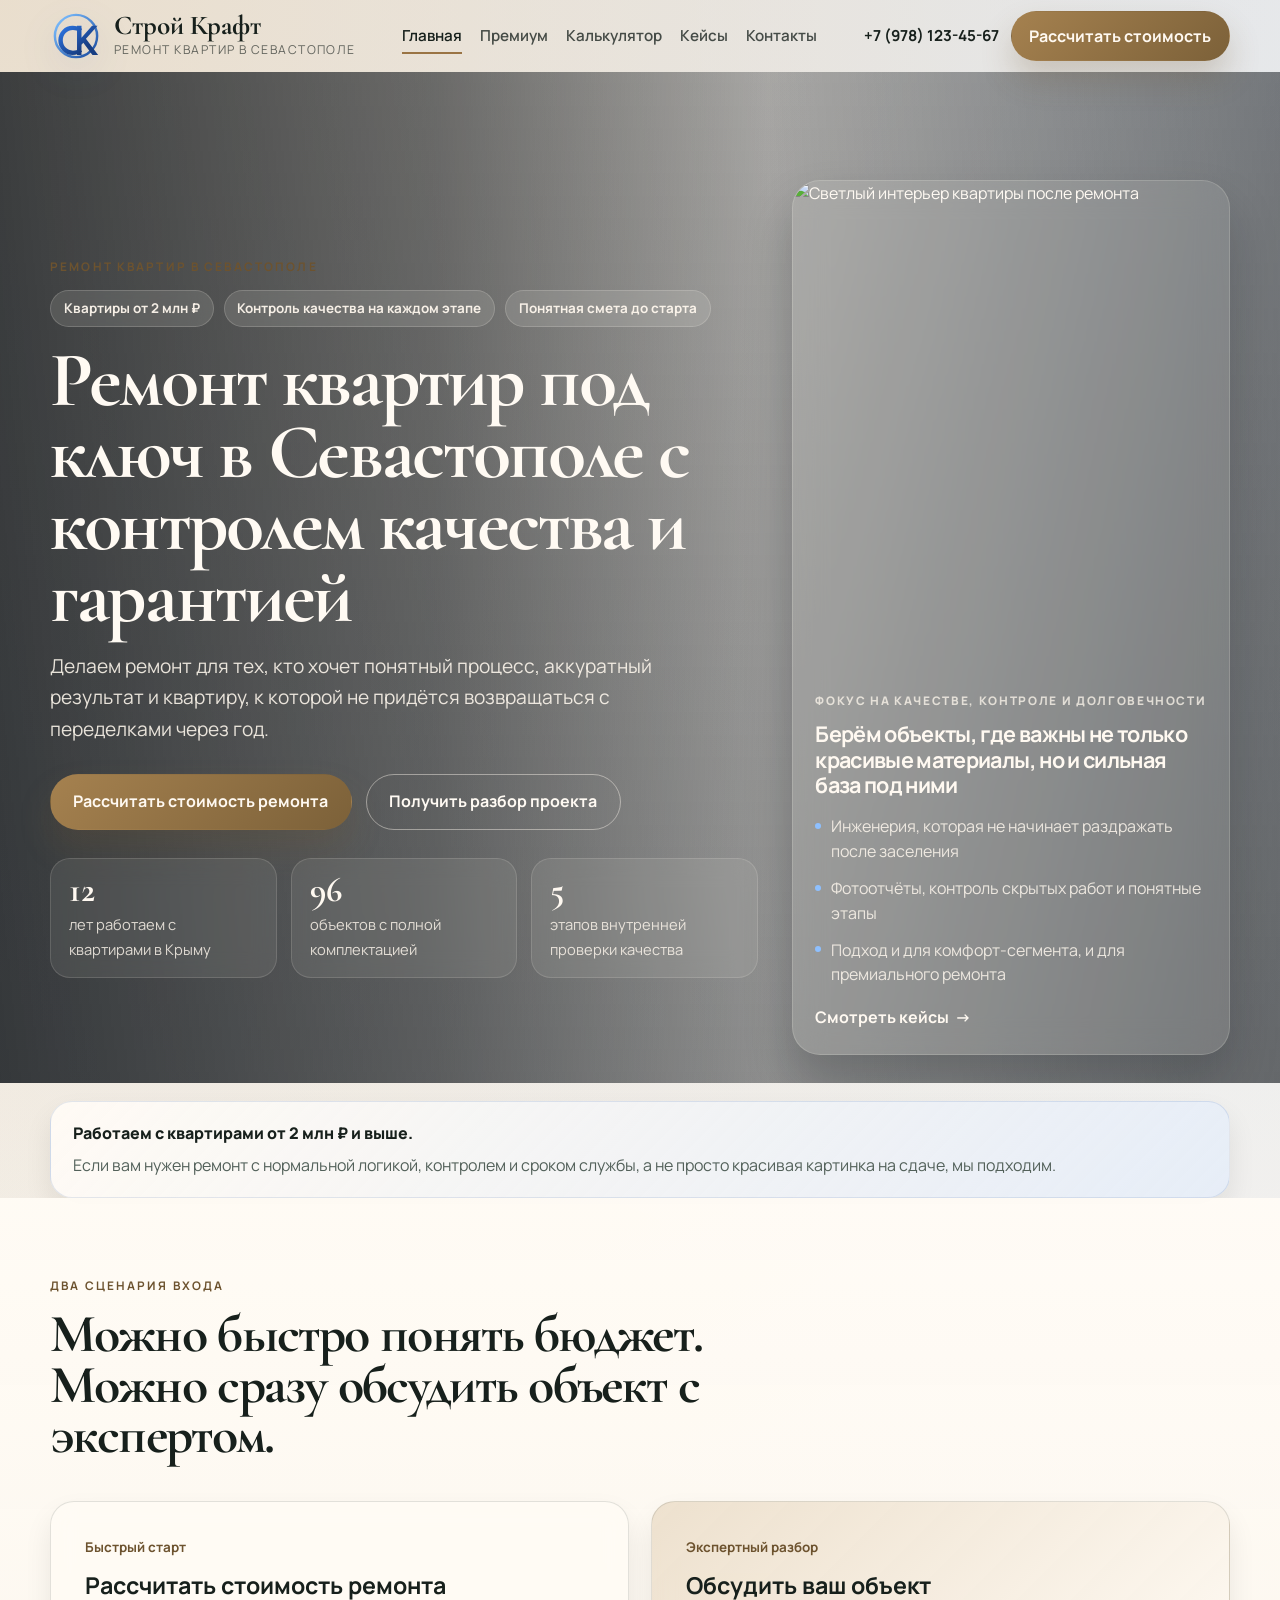
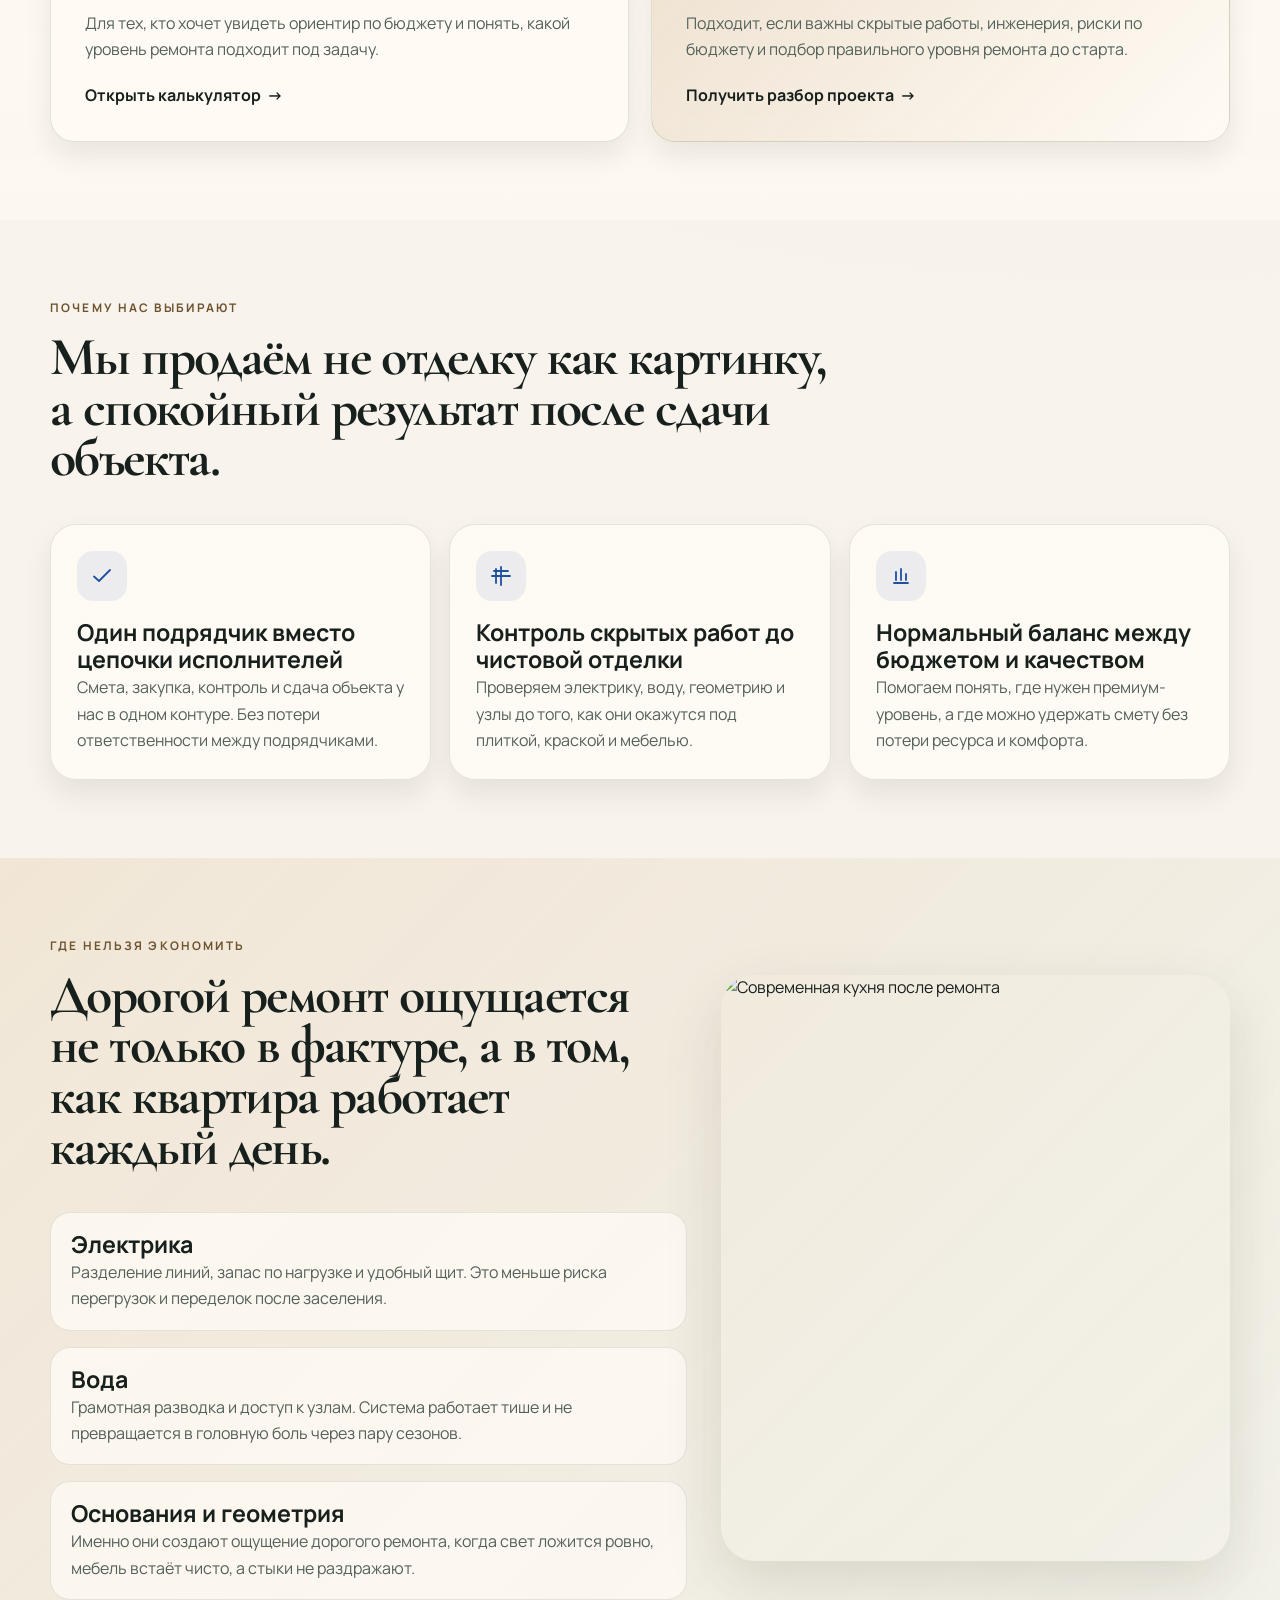
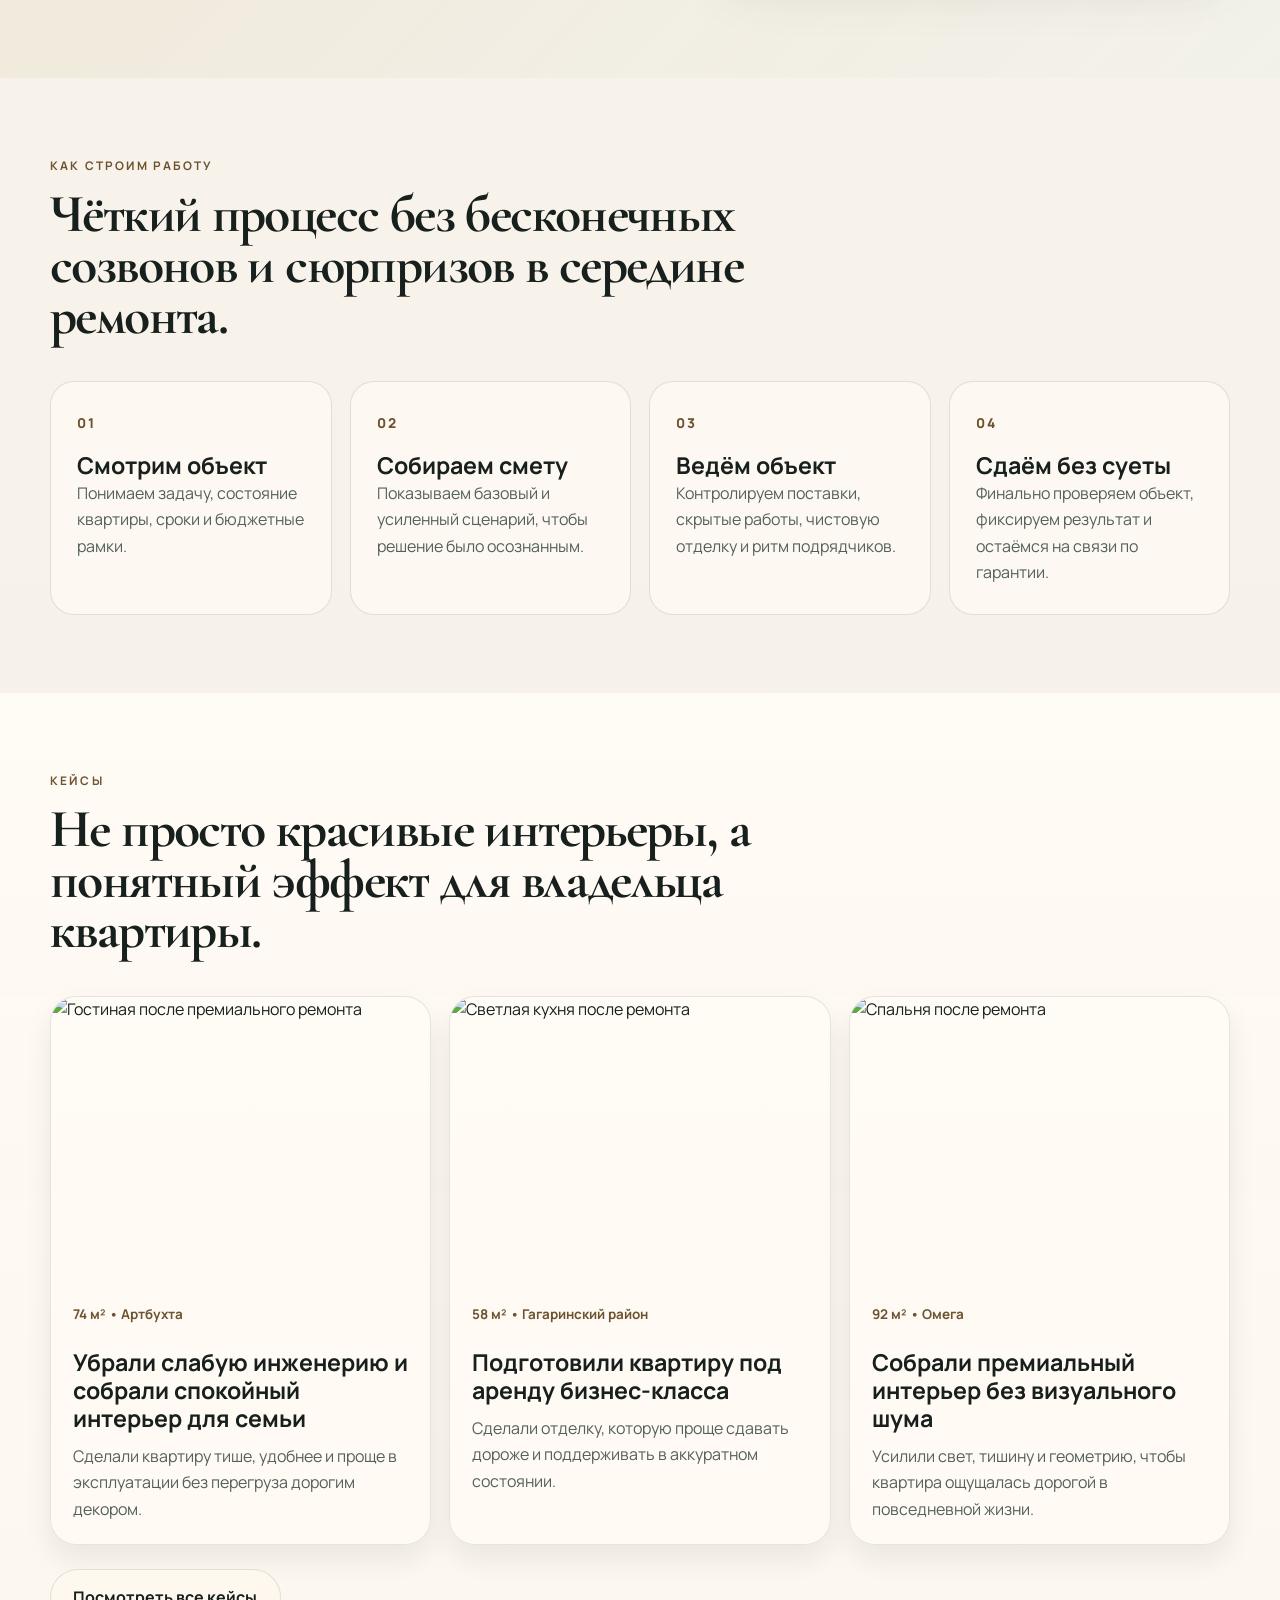
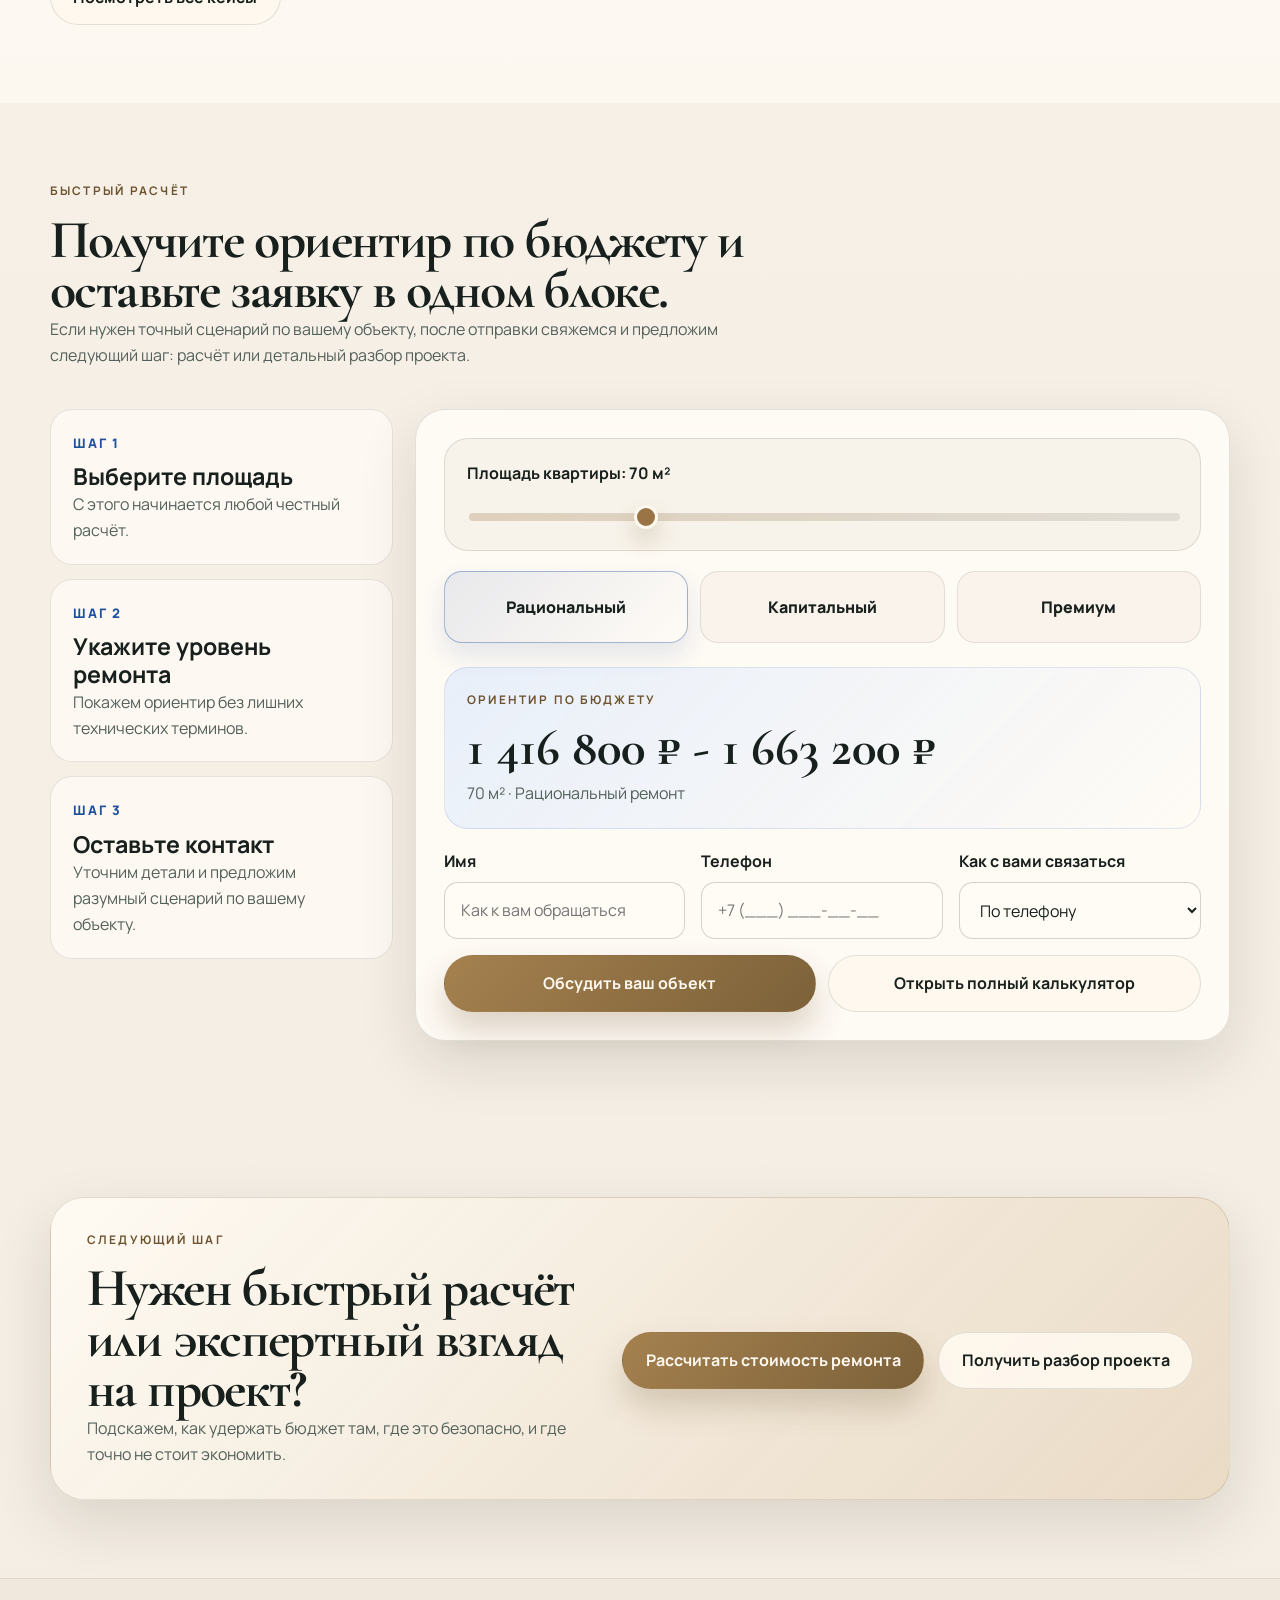
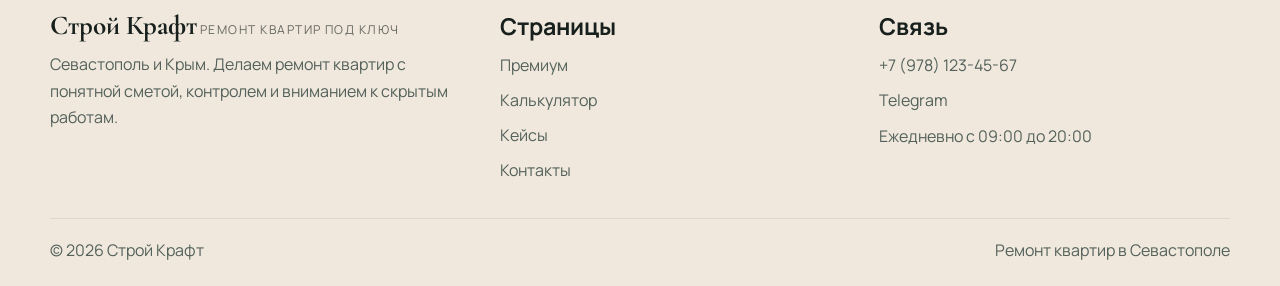
==== index.html @ e25d6b9b "fix merge conflicts and clean code" ====
<!DOCTYPE html>
<html lang="ru">
<head>
  <meta charset="UTF-8">
  <meta http-equiv="X-UA-Compatible" content="IE=edge">
  <meta name="viewport" content="width=device-width, initial-scale=1.0">
  <title>Ремонт квартир под ключ в Севастополе | Строй Крафт</title>
  <meta name="description" content="Ремонт квартир под ключ в Севастополе: понятная смета, контроль на каждом этапе и решения для комфортного и премиального уровня отделки.">
  <link rel="preconnect" href="https://fonts.googleapis.com">
  <link rel="preconnect" href="https://fonts.gstatic.com" crossorigin>
  <link href="https://fonts.googleapis.com/css2?family=Cormorant+Garamond:wght@500;600;700&family=Manrope:wght@400;500;600;700;800&display=swap" rel="stylesheet">
  <link rel="stylesheet" href="style.css">
  <script defer src="script.js"></script>
</head>
<body class="page-home">
  <header class="site-header" data-header>
    <div class="container site-header__inner">
      <a class="brand" href="index.html" aria-label="Строй Крафт">
        <img class="brand__logo" src="logo-ck.svg" alt="" width="52" height="52">
        <span class="brand__lockup">
          <span class="brand__mark">Строй Крафт</span>
          <span class="brand__sub">ремонт квартир в Севастополе</span>
        </span>
      </a>
      <button class="menu-toggle" type="button" aria-expanded="false" aria-controls="siteNav" data-menu-toggle>
        <span></span>
        <span></span>
      </button>
      <nav class="site-nav" id="siteNav" data-nav>
        <a href="index.html" aria-current="page">Главная</a>
        <a href="premium.html">Премиум</a>
        <a href="calculator.html">Калькулятор</a>
        <a href="cases.html">Кейсы</a>
        <a href="contact.html">Контакты</a>
      </nav>
      <div class="site-header__actions">
        <a class="header-phone" href="tel:+79781234567">+7 (978) 123-45-67</a>
        <a class="button button--small header-cta" href="calculator.html">Рассчитать стоимость</a>
      </div>
    </div>
  </header>

  <main>
    <section class="hero hero--home" style="--hero-image: url('https://images.unsplash.com/photo-1502005229762-cf1b2da7c5d6?auto=format&fit=crop&w=1800&q=80');">
      <div class="hero__media" data-parallax></div>
      <div class="hero__shade"></div>
      <div class="container hero__content hero__content--grid">
        <div class="hero-copy">
          <p class="hero__eyebrow" data-reveal>Ремонт квартир в Севастополе</p>
          <div class="hero-pills" data-reveal>
            <span>Квартиры от 2 млн ₽</span>
            <span>Контроль качества на каждом этапе</span>
            <span>Понятная смета до старта</span>
          </div>
          <h1 data-reveal>Ремонт квартир под ключ в Севастополе с контролем качества и гарантией</h1>
          <p class="hero__lead" data-reveal>
            Делаем ремонт для тех, кто хочет понятный процесс, аккуратный результат и квартиру,
            к которой не придётся возвращаться с переделками через год.
          </p>
          <div class="hero__actions" data-reveal>
            <a class="button" href="calculator.html">Рассчитать стоимость ремонта</a>
            <a class="button button--ghost-light" href="contact.html?lead=review">Получить разбор проекта</a>
          </div>
          <div class="hero-proof" data-reveal>
            <div>
              <strong data-count="12">12</strong>
              <span>лет работаем с квартирами в Крыму</span>
            </div>
            <div>
              <strong data-count="96">96</strong>
              <span>объектов с полной комплектацией</span>
            </div>
            <div>
              <strong data-count="5">5</strong>
              <span>этапов внутренней проверки качества</span>
            </div>
          </div>
        </div>

        <aside class="hero-panel" data-reveal>
          <img
            src="https://images.unsplash.com/photo-1505693416388-ac5ce068fe85?auto=format&fit=crop&w=1100&q=80"
            alt="Светлый интерьер квартиры после ремонта"
            loading="eager">
          <div class="hero-panel__content">
            <p class="hero-panel__eyebrow">Фокус на качестве, контроле и долговечности</p>
            <h2>Берём объекты, где важны не только красивые материалы, но и сильная база под ними</h2>
            <ul class="hero-panel__list">
              <li>Инженерия, которая не начинает раздражать после заселения</li>
              <li>Фотоотчёты, контроль скрытых работ и понятные этапы</li>
              <li>Подход и для комфорт-сегмента, и для премиального ремонта</li>
            </ul>
            <a class="text-link text-link--light" href="cases.html">Смотреть кейсы</a>
          </div>
        </aside>
      </div>
    </section>

    <section class="section section--tight">
      <div class="container compact-banner" data-reveal>
        <p class="compact-banner__title">Работаем с квартирами от 2 млн ₽ и выше.</p>
        <p>Если вам нужен ремонт с нормальной логикой, контролем и сроком службы, а не просто красивая картинка на сдаче, мы подходим.</p>
      </div>
    </section>

    <section class="section section--light">
      <div class="container">
        <div class="section-heading" data-reveal>
          <p class="kicker">Два сценария входа</p>
          <h2>Можно быстро понять бюджет. Можно сразу обсудить объект с экспертом.</h2>
        </div>
        <div class="entry-grid">
          <article class="entry-card" data-reveal>
            <p class="entry-card__tag">Быстрый старт</p>
            <h3>Рассчитать стоимость ремонта</h3>
            <p>Для тех, кто хочет увидеть ориентир по бюджету и понять, какой уровень ремонта подходит под задачу.</p>
            <a class="text-link" href="calculator.html">Открыть калькулятор</a>
          </article>
          <article class="entry-card entry-card--accent" data-reveal>
            <p class="entry-card__tag">Экспертный разбор</p>
            <h3>Обсудить ваш объект</h3>
            <p>Подходит, если важны скрытые работы, инженерия, риски по бюджету и подбор правильного уровня ремонта до старта.</p>
            <a class="text-link" href="contact.html?lead=review">Получить разбор проекта</a>
          </article>
        </div>
      </div>
    </section>

    <section class="section">
      <div class="container">
        <div class="section-heading" data-reveal>
          <p class="kicker">Почему нас выбирают</p>
          <h2>Мы продаём не отделку как картинку, а спокойный результат после сдачи объекта.</h2>
        </div>
        <div class="feature-grid">
          <article class="feature-card" data-reveal>
            <span class="feature-icon" aria-hidden="true">
              <svg viewBox="0 0 24 24" fill="none"><path d="M4 12.5 9 17l11-11" stroke="currentColor" stroke-width="1.8" stroke-linecap="round" stroke-linejoin="round"/></svg>
            </span>
            <h3>Один подрядчик вместо цепочки исполнителей</h3>
            <p>Смета, закупка, контроль и сдача объекта у нас в одном контуре. Без потери ответственности между подрядчиками.</p>
          </article>
          <article class="feature-card" data-reveal>
            <span class="feature-icon" aria-hidden="true">
              <svg viewBox="0 0 24 24" fill="none"><path d="M12 3v18M3 12h18M5 7h14M7 5v14" stroke="currentColor" stroke-width="1.8" stroke-linecap="round"/></svg>
            </span>
            <h3>Контроль скрытых работ до чистовой отделки</h3>
            <p>Проверяем электрику, воду, геометрию и узлы до того, как они окажутся под плиткой, краской и мебелью.</p>
          </article>
          <article class="feature-card" data-reveal>
            <span class="feature-icon" aria-hidden="true">
              <svg viewBox="0 0 24 24" fill="none"><path d="M5 19h14M7 16V8m5 8V5m5 11v-6" stroke="currentColor" stroke-width="1.8" stroke-linecap="round"/></svg>
            </span>
            <h3>Нормальный баланс между бюджетом и качеством</h3>
            <p>Помогаем понять, где нужен премиум-уровень, а где можно удержать смету без потери ресурса и комфорта.</p>
          </article>
        </div>
      </div>
    </section>

    <section class="section section--accent">
      <div class="container split split--narrow">
        <div class="split__content">
          <div class="section-heading" data-reveal>
            <p class="kicker">Где нельзя экономить</p>
            <h2>Дорогой ремонт ощущается не только в фактуре, а в том, как квартира работает каждый день.</h2>
          </div>
          <div class="benefit-stack">
            <article data-reveal>
              <h3>Электрика</h3>
              <p>Разделение линий, запас по нагрузке и удобный щит. Это меньше риска перегрузок и переделок после заселения.</p>
            </article>
            <article data-reveal>
              <h3>Вода</h3>
              <p>Грамотная разводка и доступ к узлам. Система работает тише и не превращается в головную боль через пару сезонов.</p>
            </article>
            <article data-reveal>
              <h3>Основания и геометрия</h3>
              <p>Именно они создают ощущение дорогого ремонта, когда свет ложится ровно, мебель встаёт чисто, а стыки не раздражают.</p>
            </article>
          </div>
        </div>
        <div class="split__media split__media--double" data-reveal>
          <img
            src="https://images.unsplash.com/photo-1484154218962-a197022b5858?auto=format&fit=crop&w=1200&q=80"
            alt="Современная кухня после ремонта"
            loading="lazy">
        </div>
      </div>
    </section>

    <section class="section">
      <div class="container">
        <div class="section-heading" data-reveal>
          <p class="kicker">Как строим работу</p>
          <h2>Чёткий процесс без бесконечных созвонов и сюрпризов в середине ремонта.</h2>
        </div>
        <div class="timeline timeline--four">
          <article class="timeline__item" data-reveal>
            <span>01</span>
            <h3>Смотрим объект</h3>
            <p>Понимаем задачу, состояние квартиры, сроки и бюджетные рамки.</p>
          </article>
          <article class="timeline__item" data-reveal>
            <span>02</span>
            <h3>Собираем смету</h3>
            <p>Показываем базовый и усиленный сценарий, чтобы решение было осознанным.</p>
          </article>
          <article class="timeline__item" data-reveal>
            <span>03</span>
            <h3>Ведём объект</h3>
            <p>Контролируем поставки, скрытые работы, чистовую отделку и ритм подрядчиков.</p>
          </article>
          <article class="timeline__item" data-reveal>
            <span>04</span>
            <h3>Сдаём без суеты</h3>
            <p>Финально проверяем объект, фиксируем результат и остаёмся на связи по гарантии.</p>
          </article>
        </div>
      </div>
    </section>

    <section class="section section--light">
      <div class="container">
        <div class="section-heading" data-reveal>
          <p class="kicker">Кейсы</p>
          <h2>Не просто красивые интерьеры, а понятный эффект для владельца квартиры.</h2>
        </div>
        <div class="case-preview-grid">
          <article class="case-preview-card" data-reveal>
            <img src="https://images.unsplash.com/photo-1494526585095-c41746248156?auto=format&fit=crop&w=1000&q=80" alt="Гостиная после премиального ремонта" loading="lazy">
            <div class="case-preview-card__body">
              <p class="entry-card__tag">74 м² • Артбухта</p>
              <h3>Убрали слабую инженерию и собрали спокойный интерьер для семьи</h3>
              <p>Сделали квартиру тише, удобнее и проще в эксплуатации без перегруза дорогим декором.</p>
            </div>
          </article>
          <article class="case-preview-card" data-reveal>
            <img src="https://images.unsplash.com/photo-1484154218962-a197022b5858?auto=format&fit=crop&w=1000&q=80" alt="Светлая кухня после ремонта" loading="lazy">
            <div class="case-preview-card__body">
              <p class="entry-card__tag">58 м² • Гагаринский район</p>
              <h3>Подготовили квартиру под аренду бизнес-класса</h3>
              <p>Сделали отделку, которую проще сдавать дороже и поддерживать в аккуратном состоянии.</p>
            </div>
          </article>
          <article class="case-preview-card" data-reveal>
            <img src="https://images.unsplash.com/photo-1494526585095-c41746248156?auto=format&fit=crop&w=1000&q=80" alt="Спальня после ремонта" loading="lazy">
            <div class="case-preview-card__body">
              <p class="entry-card__tag">92 м² • Омега</p>
              <h3>Собрали премиальный интерьер без визуального шума</h3>
              <p>Усилили свет, тишину и геометрию, чтобы квартира ощущалась дорогой в повседневной жизни.</p>
            </div>
          </article>
        </div>
        <div class="section-actions" data-reveal>
          <a class="button button--secondary" href="cases.html">Посмотреть все кейсы</a>
        </div>
      </div>
    </section>

    <section class="section">
      <div class="container home-estimator-wrap">
        <div class="section-heading" data-reveal>
          <p class="kicker">Быстрый расчёт</p>
          <h2>Получите ориентир по бюджету и оставьте заявку в одном блоке.</h2>
          <p>Если нужен точный сценарий по вашему объекту, после отправки свяжемся и предложим следующий шаг: расчёт или детальный разбор проекта.</p>
        </div>
        <div class="home-estimator">
          <div class="home-estimator__steps">
            <article class="home-step" data-reveal>
              <span>Шаг 1</span>
              <h3>Выберите площадь</h3>
              <p>С этого начинается любой честный расчёт.</p>
            </article>
            <article class="home-step" data-reveal>
              <span>Шаг 2</span>
              <h3>Укажите уровень ремонта</h3>
              <p>Покажем ориентир без лишних технических терминов.</p>
            </article>
            <article class="home-step" data-reveal>
              <span>Шаг 3</span>
              <h3>Оставьте контакт</h3>
              <p>Уточним детали и предложим разумный сценарий по вашему объекту.</p>
            </article>
          </div>

          <div class="home-estimator__card" data-reveal>
            <div class="home-estimator__controls">
              <div class="range-card range-card--compact">
                <label for="quickArea">Площадь квартиры: <strong><span data-quick-area-value>70</span> м²</strong></label>
                <input id="quickArea" type="range" min="35" max="180" step="5" value="70" data-quick-area>
              </div>
              <div class="segment-grid">
                <label class="segment-card">
                  <input type="radio" name="quickType" value="Рациональный ремонт" data-price="22000" checked>
                  <span>Рациональный</span>
                </label>
                <label class="segment-card">
                  <input type="radio" name="quickType" value="Капитальный ремонт" data-price="32000">
                  <span>Капитальный</span>
                </label>
                <label class="segment-card">
                  <input type="radio" name="quickType" value="Премиум ремонт" data-price="46000">
                  <span>Премиум</span>
                </label>
              </div>
            </div>

            <div class="home-estimator__result">
              <p class="kicker">Ориентир по бюджету</p>
              <strong data-quick-total>1 540 000 - 1 848 000 ₽</strong>
              <p data-quick-summary>70 м² · Рациональный ремонт</p>
            </div>

            <form class="lead-form lead-form--inline" id="quickLeadForm">
              <label>
                <span>Имя</span>
                <input type="text" name="name" placeholder="Как к вам обращаться" required>
              </label>
              <label>
                <span>Телефон</span>
                <input type="tel" name="phone" placeholder="+7 (___) ___-__-__" required data-phone-input>
              </label>
              <label>
                <span>Как с вами связаться</span>
                <select name="contactMethod">
                  <option value="Телефон">По телефону</option>
                  <option value="Telegram">Telegram</option>
                  <option value="WhatsApp">WhatsApp</option>
                </select>
              </label>
              <div class="lead-form__actions">
                <button class="button" type="submit">Обсудить ваш объект</button>
                <a class="button button--secondary" href="calculator.html">Открыть полный калькулятор</a>
              </div>
            </form>
          </div>
        </div>
      </div>
    </section>

    <section class="section final-cta">
      <div class="container final-cta__box" data-reveal>
        <div>
          <p class="kicker">Следующий шаг</p>
          <h2>Нужен быстрый расчёт или экспертный взгляд на проект?</h2>
          <p>Подскажем, как удержать бюджет там, где это безопасно, и где точно не стоит экономить.</p>
        </div>
        <div class="final-cta__actions">
          <a class="button" href="calculator.html">Рассчитать стоимость ремонта</a>
          <a class="button button--secondary" href="contact.html?lead=review">Получить разбор проекта</a>
        </div>
      </div>
    </section>
  </main>

  <footer class="site-footer">
    <div class="container site-footer__grid">
      <div>
        <a class="brand brand--footer" href="index.html">
          <span class="brand__mark">Строй Крафт</span>
          <span class="brand__sub">ремонт квартир под ключ</span>
        </a>
        <p>Севастополь и Крым. Делаем ремонт квартир с понятной сметой, контролем и вниманием к скрытым работам.</p>
      </div>
      <div>
        <h3>Страницы</h3>
        <a href="premium.html">Премиум</a>
        <a href="calculator.html">Калькулятор</a>
        <a href="cases.html">Кейсы</a>
        <a href="contact.html">Контакты</a>
      </div>
      <div>
        <h3>Связь</h3>
        <a href="tel:+79781234567">+7 (978) 123-45-67</a>
        <a href="https://t.me/stroykraft_sev" target="_blank" rel="noopener">Telegram</a>
        <p>Ежедневно с 09:00 до 20:00</p>
      </div>
    </div>
    <div class="container site-footer__bottom">
      <p>© <span data-year></span> Строй Крафт</p>
      <p>Ремонт квартир в Севастополе</p>
    </div>
  </footer>

  <script type="application/ld+json">
    {
      "@context": "https://schema.org",
      "@type": "HomeAndConstructionBusiness",
      "name": "Строй Крафт",
      "image": "https://images.unsplash.com/photo-1502005229762-cf1b2da7c5d6?auto=format&fit=crop&w=1200&q=80",
      "telephone": "+7 (978) 123-45-67",
      "areaServed": "Севастополь, Крым",
      "description": "Ремонт квартир под ключ в Севастополе с понятной сметой, контролем качества и гарантией."
    }
  </script>
</body>
</html>
---- style.css ----
:root {
  --bg: #f5efe7;
  --bg-alt: #fbf8f3;
  --surface: rgba(255, 252, 246, 0.72);
  --surface-strong: #fffaf2;
  --surface-dark: #1f2723;
  --text: #17201c;
  --muted: #53615a;
  --line: rgba(23, 32, 28, 0.12);
  --line-strong: rgba(23, 32, 28, 0.2);
  --accent: #9a7444;
  --accent-deep: #6d532f;
  --accent-soft: #e7d7c0;
  --sage: #dce4da;
  --success: #2f6a52;
  --shadow: 0 22px 60px rgba(32, 25, 12, 0.12);
  --shadow-soft: 0 14px 28px rgba(25, 20, 11, 0.08);
  --radius-xl: 34px;
  --radius-lg: 24px;
  --radius-md: 18px;
  --radius-sm: 12px;
  --container: 1200px;
  --header-height: 88px;
  --ease: 320ms cubic-bezier(0.2, 0.7, 0, 1);
}

*,
*::before,
*::after {
  box-sizing: border-box;
}

html {
  scroll-behavior: smooth;
}

body {
  margin: 0;
  font-family: "Manrope", sans-serif;
  background:
    radial-gradient(circle at top left, rgba(231, 215, 192, 0.85), transparent 28%),
    radial-gradient(circle at top right, rgba(220, 228, 218, 0.7), transparent 34%),
    var(--bg);
  color: var(--text);
  line-height: 1.55;
  min-width: 320px;
}

img {
  display: block;
  max-width: 100%;
}

a {
  color: inherit;
  text-decoration: none;
}

button,
input,
select,
textarea {
  font: inherit;
}

button {
  cursor: pointer;
}

input,
select,
textarea {
  width: 100%;
  border: 1px solid rgba(23, 32, 28, 0.18);
  border-radius: 14px;
  background: rgba(255, 251, 245, 0.92);
  color: var(--text);
  padding: 0.95rem 1rem;
  transition: border-color var(--ease), box-shadow var(--ease), background var(--ease);
}

input:focus,
select:focus,
textarea:focus {
  outline: none;
  border-color: rgba(154, 116, 68, 0.6);
  box-shadow: 0 0 0 4px rgba(154, 116, 68, 0.12);
  background: #fffdf9;
}

summary {
  cursor: pointer;
  list-style: none;
}

summary::-webkit-details-marker {
  display: none;
}

.container {
  width: min(calc(100% - 40px), var(--container));
  margin: 0 auto;
}

.section {
  padding: 96px 0;
  position: relative;
}

.section--light {
  background: linear-gradient(180deg, rgba(255, 251, 245, 0.96), rgba(252, 247, 240, 0.94));
}

.section--accent {
  background:
    linear-gradient(135deg, rgba(231, 215, 192, 0.54), rgba(220, 228, 218, 0.3)),
    rgba(255, 251, 245, 0.55);
}

.section-heading {
  max-width: 780px;
  margin-bottom: 40px;
}

.kicker,
.hero__eyebrow {
  margin: 0 0 14px;
  color: var(--accent-deep);
  text-transform: uppercase;
  letter-spacing: 0.18em;
  font-size: 0.74rem;
  font-weight: 700;
}

h1,
h2,
h3 {
  margin: 0;
}

h1,
h2 {
  font-family: "Cormorant Garamond", serif;
  font-weight: 700;
  letter-spacing: -0.03em;
  line-height: 0.96;
}

h1 {
  font-size: clamp(3rem, 7.5vw, 5.9rem);
}

h2 {
  font-size: clamp(2.3rem, 5vw, 4rem);
}

h3 {
  font-size: clamp(1.2rem, 2vw, 1.45rem);
  line-height: 1.2;
}

p {
  margin: 0;
  color: var(--muted);
}

.button,
.text-link,
.header-phone,
.site-nav a,
.site-footer a,
.contact-card__link {
  transition:
    color var(--ease),
    background-color var(--ease),
    border-color var(--ease),
    opacity var(--ease),
    transform var(--ease);
}

.button {
  display: inline-flex;
  align-items: center;
  justify-content: center;
  gap: 0.55rem;
  padding: 0.92rem 1.4rem;
  min-height: 54px;
  border-radius: 999px;
  background: linear-gradient(135deg, #a5814f, #7c6139);
  color: #fff9f1;
  border: 1px solid transparent;
  box-shadow: 0 18px 32px rgba(109, 83, 47, 0.24);
  font-weight: 700;
}

.button:hover,
.button:focus-visible {
  transform: translateY(-2px);
  background: linear-gradient(135deg, #b08c57, #83653c);
}

.button--secondary {
  background: rgba(255, 249, 239, 0.9);
  color: var(--text);
  border-color: rgba(23, 32, 28, 0.12);
  box-shadow: none;
}

.button--secondary:hover,
.button--secondary:focus-visible {
  background: #fffdf9;
  border-color: rgba(23, 32, 28, 0.22);
}

.button--ghost,
.button--ghost-light {
  background: transparent;
  border-color: rgba(255, 249, 239, 0.44);
  color: inherit;
  box-shadow: none;
}

.button--ghost:hover,
.button--ghost-light:hover,
.button--ghost:focus-visible,
.button--ghost-light:focus-visible {
  background: rgba(255, 251, 245, 0.16);
}

.button--ghost {
  border-color: rgba(23, 32, 28, 0.16);
}

.button--small {
  min-height: 44px;
  padding: 0.72rem 1.1rem;
}

.button--wide {
  width: 100%;
}

.text-link {
  display: inline-flex;
  align-items: center;
  gap: 0.35rem;
  color: var(--text);
  font-weight: 700;
}

.text-link::after {
  content: "→";
}

.text-link:hover,
.text-link:focus-visible {
  color: var(--accent-deep);
}

.site-header {
  position: sticky;
  top: 0;
  z-index: 30;
  padding: 18px 0;
  transition: padding var(--ease), background-color var(--ease), backdrop-filter var(--ease), border-color var(--ease), box-shadow var(--ease);
}

.site-header::before {
  content: "";
  position: absolute;
  inset: 0;
  background: rgba(247, 241, 232, 0.64);
  backdrop-filter: blur(18px);
  border-bottom: 1px solid transparent;
  opacity: 0;
  transition: opacity var(--ease), border-color var(--ease);
}

.site-header--scrolled::before {
  opacity: 1;
  border-color: rgba(23, 32, 28, 0.08);
}

.site-header__inner {
  position: relative;
  z-index: 1;
  display: flex;
  align-items: center;
  justify-content: space-between;
  gap: 24px;
}

.brand {
  display: inline-grid;
  gap: 2px;
}

.brand__mark {
  font-family: "Cormorant Garamond", serif;
  font-size: 2rem;
  font-weight: 700;
  line-height: 0.95;
  color: var(--text);
}

.brand__sub {
  font-size: 0.76rem;
  text-transform: uppercase;
  letter-spacing: 0.14em;
  color: rgba(23, 32, 28, 0.64);
}

.site-nav {
  display: flex;
  align-items: center;
  gap: 24px;
}

.site-nav a {
  position: relative;
  padding: 0.2rem 0;
  color: rgba(23, 32, 28, 0.78);
  font-weight: 600;
}

.site-nav a::after {
  content: "";
  position: absolute;
  left: 0;
  bottom: -0.2rem;
  width: 100%;
  height: 2px;
  background: var(--accent);
  transform: scaleX(0);
  transform-origin: left;
  transition: transform var(--ease);
}

.site-nav a:hover,
.site-nav a:focus-visible,
.site-nav a[aria-current="page"] {
  color: var(--text);
}

.site-nav a:hover::after,
.site-nav a:focus-visible::after,
.site-nav a[aria-current="page"]::after {
  transform: scaleX(1);
}

.site-header__actions {
  display: flex;
  align-items: center;
  gap: 16px;
}

.header-phone {
  font-weight: 700;
  color: var(--text);
}

.header-phone:hover,
.header-phone:focus-visible {
  color: var(--accent-deep);
}

.menu-toggle {
  display: none;
  width: 48px;
  height: 48px;
  border-radius: 14px;
  border: 1px solid rgba(23, 32, 28, 0.1);
  background: rgba(255, 251, 245, 0.82);
  padding: 0;
}

.menu-toggle span {
  position: absolute;
  left: 12px;
  right: 12px;
  height: 2px;
  background: var(--text);
  transition: transform var(--ease), opacity var(--ease);
}

.menu-toggle span:first-child {
  transform: translateY(-5px);
}

.menu-toggle span:last-child {
  transform: translateY(5px);
}

.menu-toggle.is-open span:first-child {
  transform: rotate(45deg);
}

.menu-toggle.is-open span:last-child {
  transform: rotate(-45deg);
}

.hero,
.page-hero {
  position: relative;
  overflow: clip;
  min-height: calc(100svh - 18px);
  display: flex;
  align-items: end;
  padding: calc(var(--header-height) + 70px) 0 42px;
}

.page-hero--compact {
  min-height: 72svh;
}

.hero__media,
.page-hero__media {
  position: absolute;
  inset: 0;
  background-image: var(--hero-image);
  background-size: cover;
  background-position: center;
  transform: scale(1.08);
  will-change: transform;
}

.hero__shade,
.page-hero__shade {
  position: absolute;
  inset: 0;
  background:
    linear-gradient(95deg, rgba(19, 23, 22, 0.74) 0%, rgba(19, 23, 22, 0.54) 36%, rgba(19, 23, 22, 0.22) 62%, rgba(19, 23, 22, 0.38) 100%),
    linear-gradient(180deg, rgba(19, 23, 22, 0.06) 0%, rgba(19, 23, 22, 0.32) 100%);
}

.hero__content,
.page-hero__content {
  position: relative;
  z-index: 1;
  max-width: 760px;
  color: #fffaf3;
}

.hero__content h1,
.page-hero__content h1,
.hero__content h2,
.page-hero__content h2,
.hero__content h3,
.page-hero__content h3 {
  color: #fffaf3;
}

.hero__lead {
  margin-top: 22px;
  max-width: 620px;
  font-size: clamp(1.02rem, 1.5vw, 1.22rem);
  color: rgba(255, 248, 238, 0.88);
}

.hero__actions {
  display: flex;
  flex-wrap: wrap;
  gap: 14px;
  margin-top: 34px;
}

.hero__highlights {
  display: flex;
  flex-wrap: wrap;
  gap: 12px 22px;
  margin: 28px 0 0;
  padding: 0;
  list-style: none;
  color: rgba(255, 248, 238, 0.82);
}

.hero__highlights li {
  position: relative;
  padding-left: 18px;
}

.hero__highlights li::before {
  content: "";
  position: absolute;
  left: 0;
  top: 0.55em;
  width: 7px;
  height: 7px;
  border-radius: 50%;
  background: var(--accent-soft);
}

.hero-strip {
  position: absolute;
  left: 0;
  right: 0;
  bottom: 0;
  z-index: 1;
  background: linear-gradient(180deg, rgba(16, 20, 18, 0.18), rgba(16, 20, 18, 0.44));
  backdrop-filter: blur(12px);
  border-top: 1px solid rgba(255, 248, 238, 0.16);
}

.hero-strip__grid {
  display: grid;
  grid-template-columns: repeat(3, minmax(0, 1fr));
  gap: 24px;
  padding: 22px 0;
  color: rgba(255, 248, 238, 0.85);
}

.hero-strip strong {
  display: block;
  font-size: clamp(2rem, 3vw, 2.8rem);
  font-family: "Cormorant Garamond", serif;
  line-height: 0.85;
  color: #fffaf3;
  margin-bottom: 8px;
}

.entry-grid,
.pillar-grid,
.emotion-grid,
.value-columns {
  display: grid;
  gap: 22px;
}

.entry-grid {
  grid-template-columns: repeat(2, minmax(0, 1fr));
}

.entry-card,
.contact-card,
.result-card,
.option-card,
.calculator-summary,
.contact-panel,
.contact-card,
.entry-card {
  border: 1px solid var(--line);
  border-radius: var(--radius-lg);
  background: rgba(255, 251, 245, 0.78);
  box-shadow: var(--shadow-soft);
  backdrop-filter: blur(12px);
}

.entry-card {
  padding: 34px;
}

.entry-card--accent {
  background:
    linear-gradient(135deg, rgba(231, 215, 192, 0.72), rgba(255, 251, 245, 0.78));
}

.entry-card__tag {
  margin-bottom: 14px;
  font-size: 0.84rem;
  font-weight: 700;
  color: var(--accent-deep);
}

.entry-card h3 {
  margin-bottom: 10px;
}

.entry-card p:not(.entry-card__tag) {
  margin-bottom: 20px;
}

.split {
  display: grid;
  grid-template-columns: minmax(0, 1.05fr) minmax(360px, 0.95fr);
  gap: 54px;
  align-items: center;
}

.split--reverse {
  grid-template-columns: minmax(360px, 0.92fr) minmax(0, 1.08fr);
}

.split--reverse .split__media {
  order: -1;
}

.split__media {
  position: relative;
}

.split__media img {
  width: 100%;
  aspect-ratio: 4 / 5;
  object-fit: cover;
  border-radius: var(--radius-xl);
  box-shadow: var(--shadow);
}

.trust-list,
.bullet-stack,
.faq-list,
.problem-solution {
  display: grid;
  gap: 22px;
}

.trust-list article,
.value-columns article,
.pillar-grid article,
.emotion-grid article {
  padding-bottom: 22px;
  border-bottom: 1px solid var(--line);
}

.trust-list article:last-child,
.value-columns article:last-child,
.pillar-grid article:last-child,
.emotion-grid article:last-child {
  border-bottom: none;
}

.value-columns {
  grid-template-columns: repeat(3, minmax(0, 1fr));
}

.timeline {
  display: grid;
  grid-template-columns: repeat(5, minmax(0, 1fr));
  gap: 18px;
}

.timeline--three {
  grid-template-columns: repeat(3, minmax(0, 1fr));
}

.timeline__item {
  padding: 28px 26px;
  border-radius: 24px;
  background: rgba(255, 251, 245, 0.75);
  border: 1px solid var(--line);
}

.timeline__item span {
  display: inline-block;
  margin-bottom: 18px;
  font-size: 0.85rem;
  letter-spacing: 0.18em;
  text-transform: uppercase;
  color: var(--accent-deep);
  font-weight: 800;
}

.cta-inline,
.final-cta__actions {
  display: flex;
  flex-wrap: wrap;
  gap: 14px;
  margin-top: 24px;
}

.faq-layout {
  display: grid;
  gap: 20px;
}

.faq-list details {
  padding: 24px 28px;
  border-radius: 20px;
  background: rgba(255, 251, 245, 0.76);
  border: 1px solid var(--line);
}

.faq-list summary {
  position: relative;
  padding-right: 28px;
  font-weight: 700;
  color: var(--text);
}

.faq-list summary::after {
  content: "+";
  position: absolute;
  right: 0;
  top: 0;
  font-size: 1.2rem;
  color: var(--accent-deep);
}

.faq-list details[open] summary::after {
  content: "–";
}

.faq-list p {
  margin-top: 14px;
}

.final-cta__box {
  display: grid;
  grid-template-columns: minmax(0, 1.15fr) auto;
  align-items: center;
  gap: 32px;
  padding: 38px 42px;
  border-radius: var(--radius-xl);
  background:
    linear-gradient(135deg, rgba(255, 251, 244, 0.92), rgba(231, 215, 192, 0.86));
  border: 1px solid rgba(109, 83, 47, 0.16);
  box-shadow: var(--shadow);
}

.final-cta__box h2 {
  max-width: 680px;
}

.site-footer {
  padding: 34px 0 22px;
  background: #f0e8dd;
  border-top: 1px solid rgba(23, 32, 28, 0.08);
}

.site-footer__grid {
  display: grid;
  grid-template-columns: minmax(0, 1.2fr) repeat(2, minmax(180px, 1fr));
  gap: 28px;
}

.site-footer__grid h3 {
  margin-bottom: 12px;
}

.site-footer__grid a,
.site-footer__grid p {
  display: block;
  margin-bottom: 10px;
  color: var(--muted);
}

.site-footer__grid a:hover,
.site-footer__grid a:focus-visible {
  color: var(--accent-deep);
}

.brand--footer {
  display: inline-grid;
  align-items: start;
  gap: 2px;
  margin-bottom: 14px;
}

.site-footer__bottom {
  display: flex;
  justify-content: space-between;
  gap: 16px;
  margin-top: 26px;
  padding-top: 18px;
  border-top: 1px solid rgba(23, 32, 28, 0.08);
}

.page-hero__content {
  padding-bottom: 40px;
}

.pillar-grid,
.emotion-grid {
  grid-template-columns: repeat(2, minmax(0, 1fr));
}

.compare-table {
  border-radius: var(--radius-lg);
  overflow: hidden;
  border: 1px solid var(--line);
  background: rgba(255, 251, 245, 0.82);
  box-shadow: var(--shadow-soft);
}

.compare-table__head,
.compare-table__row {
  display: grid;
  grid-template-columns: minmax(120px, 0.55fr) 1fr 1fr;
  gap: 18px;
  padding: 22px 24px;
}

.compare-table__head {
  background: rgba(154, 116, 68, 0.1);
  color: var(--text);
  font-weight: 800;
}

.compare-table__row {
  border-top: 1px solid var(--line);
}

.compare-table__row span {
  color: var(--accent-deep);
  font-weight: 800;
}

.calculator-layout {
  display: grid;
  grid-template-columns: minmax(0, 1.05fr) minmax(320px, 0.42fr);
  gap: 28px;
  align-items: start;
}

.calculator,
.contact-panel {
  padding: 34px;
  background: rgba(255, 251, 245, 0.88);
  border-radius: var(--radius-xl);
  border: 1px solid var(--line);
  box-shadow: var(--shadow);
}

.calculator__top {
  display: flex;
  align-items: end;
  justify-content: space-between;
  gap: 24px;
  margin-bottom: 30px;
}

.wizard-progress {
  width: min(280px, 100%);
}

.wizard-progress span {
  display: block;
  margin-bottom: 10px;
  font-size: 0.86rem;
  color: var(--muted);
  text-align: right;
}

.wizard-progress__bar {
  height: 6px;
  border-radius: 999px;
  background: rgba(23, 32, 28, 0.1);
  overflow: hidden;
}

.wizard-progress__bar span {
  display: block;
  height: 100%;
  margin: 0;
  background: linear-gradient(135deg, #a5814f, #6d532f);
  border-radius: inherit;
  width: 16.66%;
  transition: width var(--ease);
}

.wizard-step {
  display: none;
}

.wizard-step.is-active {
  display: block;
}

.wizard-step__header {
  max-width: 720px;
}

.wizard-step__header p:not(.kicker) {
  margin-top: 12px;
}

.range-card {
  margin-top: 28px;
  padding: 28px;
  border-radius: 24px;
  background: rgba(247, 241, 232, 0.84);
  border: 1px solid var(--line);
}

.range-card label {
  display: block;
  margin-bottom: 18px;
  color: var(--text);
  font-weight: 700;
}

input[type="range"] {
  appearance: none;
  width: 100%;
  height: 8px;
  padding: 0;
  background: linear-gradient(90deg, rgba(154, 116, 68, 0.28), rgba(23, 32, 28, 0.1));
  border-radius: 999px;
  border: none;
  box-shadow: none;
}

input[type="range"]::-webkit-slider-thumb {
  appearance: none;
  width: 24px;
  height: 24px;
  border-radius: 50%;
  border: 3px solid #fdf8f0;
  background: var(--accent);
  box-shadow: 0 12px 22px rgba(109, 83, 47, 0.24);
}

input[type="range"]::-moz-range-thumb {
  width: 24px;
  height: 24px;
  border: 3px solid #fdf8f0;
  border-radius: 50%;
  background: var(--accent);
  box-shadow: 0 12px 22px rgba(109, 83, 47, 0.24);
}

.range-card__labels {
  display: flex;
  justify-content: space-between;
  margin-top: 14px;
  font-size: 0.9rem;
}

.option-grid {
  display: grid;
  grid-template-columns: repeat(3, minmax(0, 1fr));
  gap: 18px;
  margin-top: 26px;
}

.option-grid--compact {
  grid-template-columns: repeat(2, minmax(0, 1fr));
}

.option-card {
  position: relative;
  display: grid;
  gap: 8px;
  padding: 24px;
}

.option-card input {
  position: absolute;
  inset: 0;
  opacity: 0;
  pointer-events: none;
}

.option-card--selectable {
  cursor: pointer;
}

.option-card__title {
  color: var(--text);
  font-weight: 800;
}

.option-card__price {
  color: var(--accent-deep);
  font-weight: 700;
}

.option-card__desc {
  color: var(--muted);
}

.option-card--selectable::before {
  content: "";
  position: absolute;
  inset: 0;
  border-radius: inherit;
  border: 1px solid transparent;
  transition: border-color var(--ease), background var(--ease), transform var(--ease), box-shadow var(--ease);
}

.option-card--selectable:hover::before,
.option-card--selectable:focus-within::before {
  border-color: rgba(154, 116, 68, 0.34);
  transform: translateY(-1px);
}

.option-card--selectable:has(input:checked)::before {
  border-color: rgba(154, 116, 68, 0.56);
  background: linear-gradient(180deg, rgba(255, 251, 245, 0.84), rgba(231, 215, 192, 0.48));
  box-shadow: 0 16px 26px rgba(109, 83, 47, 0.12);
}

.wizard-step--result .result-card {
  display: grid;
  grid-template-columns: minmax(0, 0.75fr) minmax(0, 1fr);
  gap: 22px;
  margin-top: 28px;
  padding: 30px;
}

.result-card__amount span {
  display: block;
  margin-bottom: 10px;
  color: var(--accent-deep);
  font-size: 0.84rem;
  font-weight: 800;
  text-transform: uppercase;
  letter-spacing: 0.14em;
}

.result-card__amount strong,
.calculator-summary__price {
  display: block;
  font-family: "Cormorant Garamond", serif;
  font-size: clamp(2.3rem, 4vw, 3.4rem);
  line-height: 0.95;
  color: var(--text);
  letter-spacing: -0.03em;
}

.result-card__summary,
.calculator-summary__meta {
  display: grid;
  gap: 12px;
}

.summary-chip {
  padding: 12px 14px;
  border-radius: 16px;
  background: rgba(247, 241, 232, 0.92);
  border: 1px solid var(--line);
  color: var(--text);
}

.summary-chip span {
  display: block;
  font-size: 0.8rem;
  text-transform: uppercase;
  letter-spacing: 0.13em;
  color: var(--accent-deep);
  margin-bottom: 4px;
  font-weight: 800;
}

.contact-inline {
  display: grid;
  grid-template-columns: repeat(2, minmax(0, 1fr));
  gap: 18px;
  margin-top: 24px;
}

.contact-inline label,
.lead-form label {
  display: grid;
  gap: 8px;
}

.contact-inline span,
.lead-form span {
  color: var(--text);
  font-weight: 700;
}

.wizard-controls {
  display: flex;
  gap: 14px;
  margin-top: 28px;
}

.calculator-summary {
  position: sticky;
  top: calc(var(--header-height) + 22px);
  padding: 28px;
}

.calculator-summary__meta {
  margin-top: 18px;
}

.calculator-summary__note {
  margin: 20px 0 22px;
  padding-top: 20px;
  border-top: 1px solid var(--line);
}

.case-section {
  padding-top: 72px;
  padding-bottom: 72px;
}

.case-story {
  display: grid;
  grid-template-columns: minmax(0, 1fr) minmax(0, 0.95fr);
  gap: 42px;
  align-items: center;
}

.case-story--reverse {
  grid-template-columns: minmax(0, 0.95fr) minmax(0, 1fr);
}

.case-story--reverse .case-story__media {
  order: 2;
}

.case-compare {
  position: relative;
  aspect-ratio: 4 / 3.4;
  overflow: hidden;
  border-radius: var(--radius-xl);
  box-shadow: var(--shadow);
}

.case-compare > img,
.case-compare__before img {
  width: 100%;
  height: 100%;
  object-fit: cover;
}

.case-compare__before {
  position: absolute;
  top: 0;
  left: 0;
  bottom: 0;
  overflow: hidden;
  border-right: 2px solid rgba(255, 248, 238, 0.65);
}

.case-compare__before img {
  filter: grayscale(0.25) saturate(0.84);
}

.case-compare__handle {
  position: absolute;
  top: 0;
  bottom: 0;
  left: 48%;
  width: 2px;
  background: rgba(255, 248, 238, 0.85);
  box-shadow: 0 0 0 8px rgba(255, 248, 238, 0.18);
  transform: translateX(-1px);
  pointer-events: none;
}

.case-compare__label {
  position: absolute;
  top: 16px;
  z-index: 2;
  padding: 0.4rem 0.7rem;
  border-radius: 999px;
  background: rgba(19, 23, 22, 0.56);
  color: #fffaf3;
  font-size: 0.76rem;
  font-weight: 800;
  letter-spacing: 0.12em;
  text-transform: uppercase;
}

.case-compare__label--before {
  left: 16px;
}

.case-compare__label--after {
  right: 16px;
}

.case-compare__range {
  position: absolute;
  inset: 0;
  opacity: 0;
  cursor: ew-resize;
}

.case-story__content {
  display: grid;
  gap: 18px;
}

.problem-solution article {
  padding: 18px 0;
  border-top: 1px solid var(--line);
}

.problem-solution article:first-child {
  border-top: none;
  padding-top: 0;
}

.contact-layout {
  display: grid;
  grid-template-columns: minmax(0, 1fr) minmax(280px, 0.52fr);
  gap: 28px;
  align-items: start;
}

.contact-panel h2 {
  margin-bottom: 22px;
}

.lead-form {
  display: grid;
  gap: 18px;
}

.contact-sidebar {
  display: grid;
  gap: 18px;
}

.contact-card {
  padding: 24px;
}

.contact-card__link {
  display: inline-block;
  margin: 10px 0;
  font-size: 1.2rem;
  font-weight: 800;
  color: var(--text);
}

.contact-card__link:hover,
.contact-card__link:focus-visible {
  color: var(--accent-deep);
}

.success-toast {
  position: fixed;
  left: 50%;
  bottom: 28px;
  z-index: 60;
  transform: translate(-50%, 30px);
  min-width: min(92vw, 420px);
  padding: 18px 20px;
  border-radius: 18px;
  background: rgba(31, 39, 35, 0.94);
  color: #fffaf3;
  box-shadow: 0 18px 40px rgba(17, 21, 19, 0.32);
  opacity: 0;
  pointer-events: none;
  transition: transform var(--ease), opacity var(--ease);
}

.success-toast.is-visible {
  opacity: 1;
  transform: translate(-50%, 0);
}

[data-reveal] {
  opacity: 0;
  transform: translateY(26px);
  transition: opacity 700ms cubic-bezier(0.2, 0.7, 0, 1), transform 700ms cubic-bezier(0.2, 0.7, 0, 1);
}

[data-reveal].is-visible {
  opacity: 1;
  transform: translateY(0);
}

@media (prefers-reduced-motion: reduce) {
  html {
    scroll-behavior: auto;
  }

  *,
  *::before,
  *::after {
    animation: none !important;
    transition: none !important;
  }

  [data-reveal] {
    opacity: 1;
    transform: none;
  }
}

@media (max-width: 1120px) {
  .site-nav {
    gap: 18px;
  }

  .split,
  .split--reverse,
  .case-story,
  .case-story--reverse,
  .contact-layout,
  .calculator-layout,
  .site-footer__grid,
  .final-cta__box {
    grid-template-columns: 1fr;
  }

  .split--reverse .split__media,
  .case-story--reverse .case-story__media {
    order: initial;
  }

  .calculator-summary {
    position: static;
  }

  .hero-strip__grid,
  .timeline {
    grid-template-columns: repeat(3, minmax(0, 1fr));
  }
}

@media (max-width: 900px) {
  :root {
    --header-height: 78px;
  }

  .site-header {
    padding: 12px 0;
  }

  .menu-toggle {
    position: relative;
    display: inline-flex;
    align-items: center;
    justify-content: center;
  }

  .site-nav,
  .site-header__actions .button--small {
    display: none;
  }

  .site-header__actions {
    margin-left: auto;
  }

  .site-nav.is-open {
    position: absolute;
    top: calc(100% + 12px);
    left: 20px;
    right: 20px;
    display: grid;
    gap: 14px;
    padding: 22px;
    background: rgba(255, 251, 245, 0.96);
    border: 1px solid rgba(23, 32, 28, 0.1);
    border-radius: 24px;
    box-shadow: var(--shadow);
    backdrop-filter: blur(16px);
  }

  .site-nav.is-open a {
    padding: 0.2rem 0;
  }

  .entry-grid,
  .value-columns,
  .pillar-grid,
  .emotion-grid,
  .option-grid,
  .option-grid--compact,
  .contact-inline,
  .hero-strip__grid,
  .timeline,
  .timeline--three,
  .wizard-step--result .result-card {
    grid-template-columns: 1fr;
  }

  .calculator__top {
    flex-direction: column;
    align-items: flex-start;
  }

  .wizard-progress {
    width: 100%;
  }
}

@media (max-width: 720px) {
  .container {
    width: min(calc(100% - 28px), var(--container));
  }

  .hero,
  .page-hero {
    min-height: auto;
    padding-top: calc(var(--header-height) + 56px);
    padding-bottom: 34px;
  }

  .hero-strip {
    position: relative;
    margin-top: 34px;
  }

  .hero__actions,
  .final-cta__actions,
  .wizard-controls {
    flex-direction: column;
  }

  .button,
  .button--secondary,
  .button--ghost,
  .button--ghost-light {
    width: 100%;
  }

  .site-footer__bottom {
    flex-direction: column;
  }

  .calculator,
  .contact-panel,
  .calculator-summary,
  .entry-card,
  .contact-card {
    padding: 24px;
  }

  .section {
    padding: 74px 0;
  }

  .final-cta__box {
    padding: 28px;
  }

  .header-phone {
    display: none;
  }
}

/* Premium refresh */
:root {
  --container: 1180px;
  --header-height: 74px;
  --accent-blue: #1f4f9f;
  --accent-blue-soft: #deebff;
}

body {
  background:
    radial-gradient(circle at top left, rgba(231, 215, 192, 0.7), transparent 24%),
    radial-gradient(circle at 88% 0%, rgba(201, 223, 255, 0.4), transparent 28%),
    linear-gradient(180deg, #f7f2ea 0%, #f8f3ec 42%, #f4ede3 100%);
}

.container {
  width: min(calc(100% - 32px), var(--container));
}

.section {
  padding: 78px 0;
}

.section--tight {
  padding: 18px 0 0;
}

h1 {
  font-size: clamp(3rem, 6.1vw, 5.2rem);
  line-height: 0.92;
}

h2 {
  font-size: clamp(2.25rem, 4.2vw, 3.7rem);
  line-height: 0.94;
}

p {
  line-height: 1.65;
}

.site-header {
  padding: 10px 0;
}

.site-header::before {
  background: rgba(250, 246, 239, 0.74);
}

.site-header__inner {
  gap: 18px;
}

.brand {
  display: inline-flex;
  align-items: center;
  gap: 12px;
  min-width: 0;
}

.brand__logo {
  flex: 0 0 52px;
  width: 52px;
  height: 52px;
  object-fit: contain;
  filter: drop-shadow(0 10px 18px rgba(31, 79, 159, 0.14));
}

.brand__lockup {
  display: grid;
  gap: 2px;
  min-width: 0;
}

.brand__mark {
  font-size: 1.7rem;
}

.brand__sub {
  letter-spacing: 0.12em;
}

.site-nav {
  gap: 18px;
}

.site-nav a {
  font-size: 0.95rem;
}

.site-header__actions {
  gap: 12px;
}

.header-phone {
  font-size: 0.95rem;
}

.header-cta {
  min-width: 206px;
}

.hero,
.page-hero {
  min-height: clamp(620px, 86svh, 780px);
  align-items: center;
  padding: calc(var(--header-height) + 34px) 0 28px;
}

.page-hero--compact {
  min-height: clamp(430px, 62svh, 560px);
}

.hero__shade,
.page-hero__shade {
  background:
    linear-gradient(90deg, rgba(17, 22, 27, 0.78) 0%, rgba(17, 22, 27, 0.54) 34%, rgba(17, 22, 27, 0.22) 60%, rgba(17, 22, 27, 0.48) 100%),
    linear-gradient(180deg, rgba(17, 22, 27, 0.1) 0%, rgba(17, 22, 27, 0.28) 100%);
}

.hero__content {
  max-width: none;
}

.hero__content--grid {
  display: grid;
  grid-template-columns: minmax(0, 1.1fr) minmax(360px, 0.68fr);
  align-items: center;
  gap: 34px;
}

.hero-copy {
  max-width: 720px;
}

.page-hero__content {
  max-width: 740px;
  padding-bottom: 0;
}

.hero-pills {
  display: flex;
  flex-wrap: wrap;
  gap: 10px;
  margin-bottom: 18px;
}

.hero-pills span {
  display: inline-flex;
  align-items: center;
  min-height: 34px;
  padding: 0.45rem 0.8rem;
  border-radius: 999px;
  border: 1px solid rgba(255, 249, 239, 0.18);
  background: rgba(255, 250, 243, 0.12);
  backdrop-filter: blur(12px);
  color: rgba(255, 248, 238, 0.94);
  font-size: 0.84rem;
  font-weight: 700;
}

.hero__lead {
  margin-top: 18px;
  max-width: 620px;
}

.hero__actions {
  margin-top: 28px;
}

.hero-proof {
  display: grid;
  grid-template-columns: repeat(3, minmax(0, 1fr));
  gap: 14px;
  margin-top: 28px;
}

.hero-proof div {
  padding: 16px 18px;
  border-radius: 20px;
  border: 1px solid rgba(255, 249, 239, 0.14);
  background: rgba(255, 250, 243, 0.08);
  backdrop-filter: blur(12px);
}

.hero-proof strong {
  display: block;
  margin-bottom: 6px;
  font-family: "Cormorant Garamond", serif;
  font-size: 2.2rem;
  line-height: 0.88;
  color: #fff9f1;
}

.hero-proof span {
  color: rgba(255, 248, 238, 0.82);
  font-size: 0.92rem;
}

.hero-panel {
  overflow: hidden;
  border-radius: 28px;
  border: 1px solid rgba(255, 250, 243, 0.16);
  background: rgba(255, 250, 243, 0.1);
  backdrop-filter: blur(16px);
  box-shadow: 0 28px 48px rgba(13, 17, 24, 0.22);
}

.hero-panel img {
  width: 100%;
  aspect-ratio: 1 / 1.12;
  object-fit: cover;
}

.hero-panel__content {
  padding: 22px 22px 24px;
}

.hero-panel__eyebrow {
  margin-bottom: 10px;
  color: rgba(255, 248, 238, 0.75);
  text-transform: uppercase;
  letter-spacing: 0.14em;
  font-size: 0.74rem;
  font-weight: 800;
}

.hero-panel__content h2 {
  font-family: "Manrope", sans-serif;
  font-size: 1.35rem;
  line-height: 1.2;
  color: #fff9f1;
}

.hero-panel__list {
  display: grid;
  gap: 12px;
  margin: 16px 0 18px;
  padding: 0;
  list-style: none;
}

.hero-panel__list li {
  position: relative;
  padding-left: 16px;
  color: rgba(255, 248, 238, 0.84);
}

.hero-panel__list li::before {
  content: "";
  position: absolute;
  left: 0;
  top: 0.55rem;
  width: 6px;
  height: 6px;
  border-radius: 50%;
  background: #8ec0ff;
}

.text-link--light {
  color: #fff9f1;
}

.text-link--light:hover,
.text-link--light:focus-visible {
  color: #cfe0ff;
}

.compact-banner {
  display: grid;
  gap: 6px;
  padding: 18px 22px;
  border-radius: 22px;
  border: 1px solid rgba(31, 79, 159, 0.12);
  background: linear-gradient(135deg, rgba(255, 251, 245, 0.96), rgba(226, 236, 251, 0.7));
  box-shadow: var(--shadow-soft);
}

.compact-banner--soft {
  background: linear-gradient(135deg, rgba(255, 251, 245, 0.92), rgba(231, 215, 192, 0.55));
}

.compact-banner__title {
  color: var(--text);
  font-weight: 800;
}

.feature-grid {
  display: grid;
  grid-template-columns: repeat(3, minmax(0, 1fr));
  gap: 18px;
}

.feature-card {
  padding: 26px;
  border-radius: 26px;
  border: 1px solid rgba(23, 32, 28, 0.1);
  background: rgba(255, 251, 245, 0.86);
  box-shadow: var(--shadow-soft);
}

.feature-icon {
  display: inline-flex;
  align-items: center;
  justify-content: center;
  width: 50px;
  height: 50px;
  margin-bottom: 18px;
  border-radius: 16px;
  background: rgba(31, 79, 159, 0.08);
  color: var(--accent-blue);
}

.feature-icon svg {
  width: 24px;
  height: 24px;
}

.split--narrow {
  grid-template-columns: minmax(0, 1fr) minmax(340px, 0.8fr);
  gap: 34px;
}

.split__media--double img {
  aspect-ratio: 4 / 4.6;
}

.benefit-stack {
  display: grid;
  gap: 16px;
}

.benefit-stack article {
  padding: 18px 20px;
  border-radius: 20px;
  background: rgba(255, 251, 245, 0.72);
  border: 1px solid rgba(23, 32, 28, 0.1);
}

.timeline--four {
  grid-template-columns: repeat(4, minmax(0, 1fr));
}

.case-preview-grid {
  display: grid;
  grid-template-columns: repeat(3, minmax(0, 1fr));
  gap: 18px;
}

.case-preview-card {
  overflow: hidden;
  border-radius: 26px;
  border: 1px solid rgba(23, 32, 28, 0.1);
  background: rgba(255, 251, 245, 0.84);
  box-shadow: var(--shadow-soft);
}

.case-preview-card img {
  width: 100%;
  aspect-ratio: 4 / 3;
  object-fit: cover;
}

.case-preview-card__body {
  display: grid;
  gap: 10px;
  padding: 22px;
}

.section-actions {
  margin-top: 24px;
}

.home-estimator-wrap .section-heading {
  max-width: 720px;
}

.home-estimator {
  display: grid;
  grid-template-columns: minmax(240px, 0.42fr) minmax(0, 1fr);
  gap: 22px;
  align-items: start;
}

.home-estimator__steps {
  display: grid;
  gap: 14px;
}

.home-step {
  padding: 20px 22px;
  border-radius: 22px;
  border: 1px solid rgba(23, 32, 28, 0.1);
  background: rgba(255, 251, 245, 0.8);
}

.home-step span {
  display: inline-block;
  margin-bottom: 10px;
  color: var(--accent-blue);
  font-size: 0.82rem;
  font-weight: 800;
  text-transform: uppercase;
  letter-spacing: 0.14em;
}

.home-estimator__card {
  padding: 28px;
  border-radius: 30px;
  border: 1px solid rgba(23, 32, 28, 0.12);
  background: rgba(255, 251, 245, 0.9);
  box-shadow: var(--shadow);
}

.home-estimator__controls {
  display: grid;
  gap: 20px;
}

.range-card--compact {
  margin-top: 0;
  padding: 22px;
}

.segment-grid {
  display: grid;
  grid-template-columns: repeat(3, minmax(0, 1fr));
  gap: 12px;
}

.segment-card {
  position: relative;
  display: grid;
  place-items: center;
  min-height: 72px;
  padding: 12px;
  border-radius: 18px;
  border: 1px solid rgba(23, 32, 28, 0.1);
  background: rgba(247, 241, 232, 0.76);
  cursor: pointer;
  transition: transform var(--ease), border-color var(--ease), background var(--ease), box-shadow var(--ease);
}

.segment-card input {
  position: absolute;
  inset: 0;
  opacity: 0;
  pointer-events: none;
}

.segment-card span {
  color: var(--text);
  font-weight: 800;
  text-align: center;
}

.segment-card:hover,
.segment-card:focus-within {
  transform: translateY(-1px);
  border-color: rgba(31, 79, 159, 0.26);
}

.segment-card:has(input:checked) {
  background: linear-gradient(135deg, rgba(31, 79, 159, 0.1), rgba(255, 251, 245, 0.92));
  border-color: rgba(31, 79, 159, 0.38);
  box-shadow: 0 12px 24px rgba(31, 79, 159, 0.12);
}

.home-estimator__result {
  margin: 24px 0 20px;
  padding: 22px;
  border-radius: 24px;
  background: linear-gradient(135deg, rgba(226, 236, 251, 0.78), rgba(255, 251, 245, 0.94));
  border: 1px solid rgba(31, 79, 159, 0.12);
}

.home-estimator__result strong {
  display: block;
  margin-bottom: 8px;
  font-family: "Cormorant Garamond", serif;
  font-size: clamp(2.2rem, 4vw, 3.2rem);
  line-height: 0.94;
  color: var(--text);
}

.lead-form--inline {
  display: grid;
  grid-template-columns: repeat(3, minmax(0, 1fr));
  gap: 16px;
}

.lead-form__actions {
  grid-column: 1 / -1;
  display: flex;
  flex-wrap: wrap;
  gap: 12px;
}

.lead-form__actions .button {
  flex: 1 1 220px;
}

.final-cta__box {
  gap: 22px;
  padding: 32px 36px;
}

.contact-inline {
  grid-template-columns: repeat(3, minmax(0, 1fr));
}

.calculator,
.contact-panel,
.calculator-summary,
.home-estimator__card {
  backdrop-filter: blur(14px);
}

.menu-toggle {
  background: rgba(255, 251, 245, 0.9);
}

@media (max-width: 1120px) {
  .hero__content--grid,
  .home-estimator,
  .feature-grid,
  .case-preview-grid,
  .split--narrow,
  .timeline--four {
    grid-template-columns: 1fr;
  }

  .hero-panel {
    max-width: 560px;
  }

  .lead-form--inline {
    grid-template-columns: repeat(2, minmax(0, 1fr));
  }
}

@media (max-width: 900px) {
  :root {
    --header-height: 68px;
  }

  .site-header {
    padding: 8px 0;
  }

  .brand__logo {
    width: 44px;
    height: 44px;
    flex-basis: 44px;
  }

  .brand__mark {
    font-size: 1.45rem;
  }

  .hero,
  .page-hero {
    min-height: auto;
    padding: calc(var(--header-height) + 24px) 0 26px;
    align-items: end;
  }

  .hero-proof,
  .segment-grid,
  .lead-form--inline,
  .contact-inline {
    grid-template-columns: 1fr;
  }

  .hero-panel img {
    aspect-ratio: 4 / 3;
  }

  .header-cta {
    min-width: auto;
  }

  .site-nav.is-open {
    left: 12px;
    right: 12px;
    top: calc(100% + 8px);
    padding: 18px;
  }
}

@media (max-width: 720px) {
  .section {
    padding: 58px 0;
  }

  .section--tight {
    padding: 12px 0 0;
  }

  .hero__actions,
  .lead-form__actions,
  .final-cta__actions {
    width: 100%;
  }

  .hero-pills {
    margin-bottom: 14px;
  }

  .hero-proof div,
  .compact-banner,
  .feature-card,
  .home-estimator__card,
  .case-preview-card__body {
    padding-left: 18px;
    padding-right: 18px;
  }

  .home-estimator__card,
  .final-cta__box {
    padding: 22px;
  }

  .brand__sub {
    display: none;
  }

  .page-hero__content,
  .hero-copy {
    max-width: 100%;
  }
}

@media (max-height: 780px) and (min-width: 901px) {
  .hero,
  .page-hero {
    padding: calc(var(--header-height) + 20px) 0 20px;
  }

  .hero__lead {
    margin-top: 14px;
    font-size: 1rem;
  }

  .hero__actions {
    margin-top: 20px;
  }

  .hero-proof {
    margin-top: 20px;
  }

  .hero-proof div {
    padding: 14px 16px;
  }
}
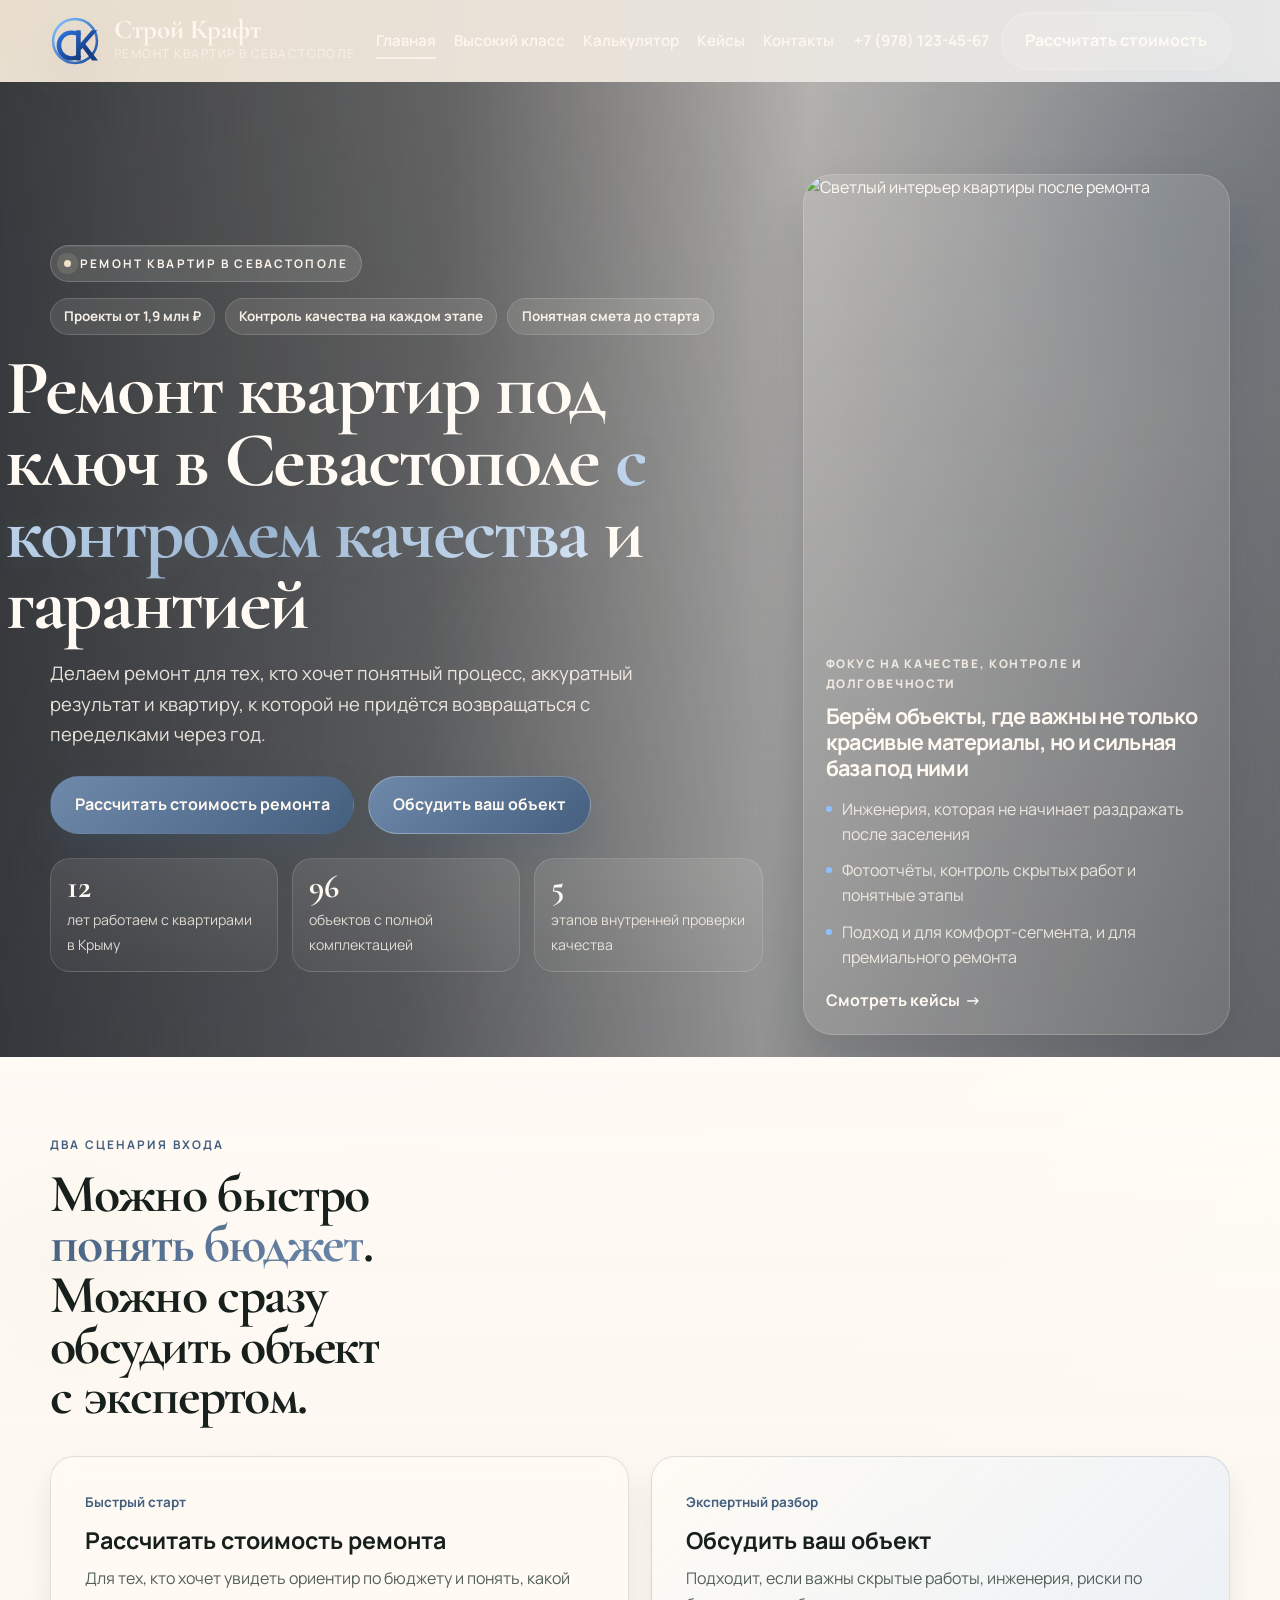
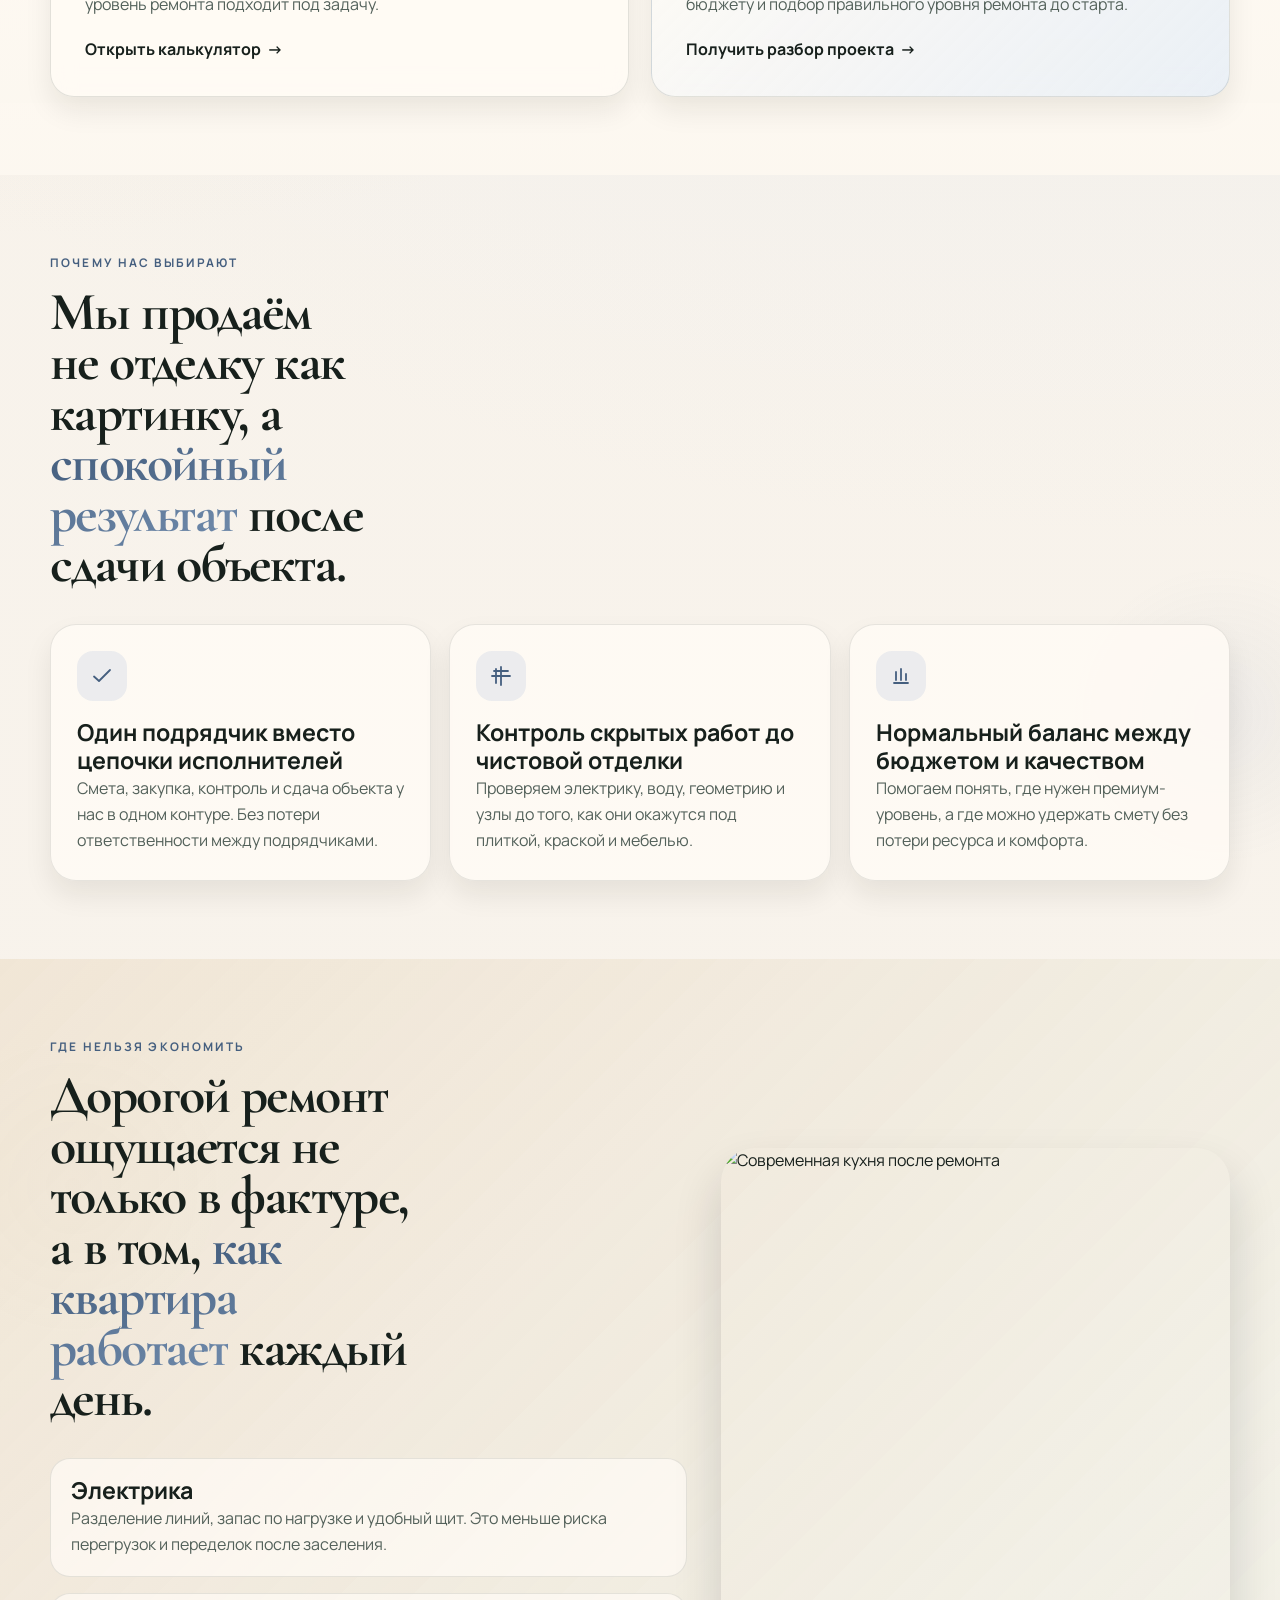
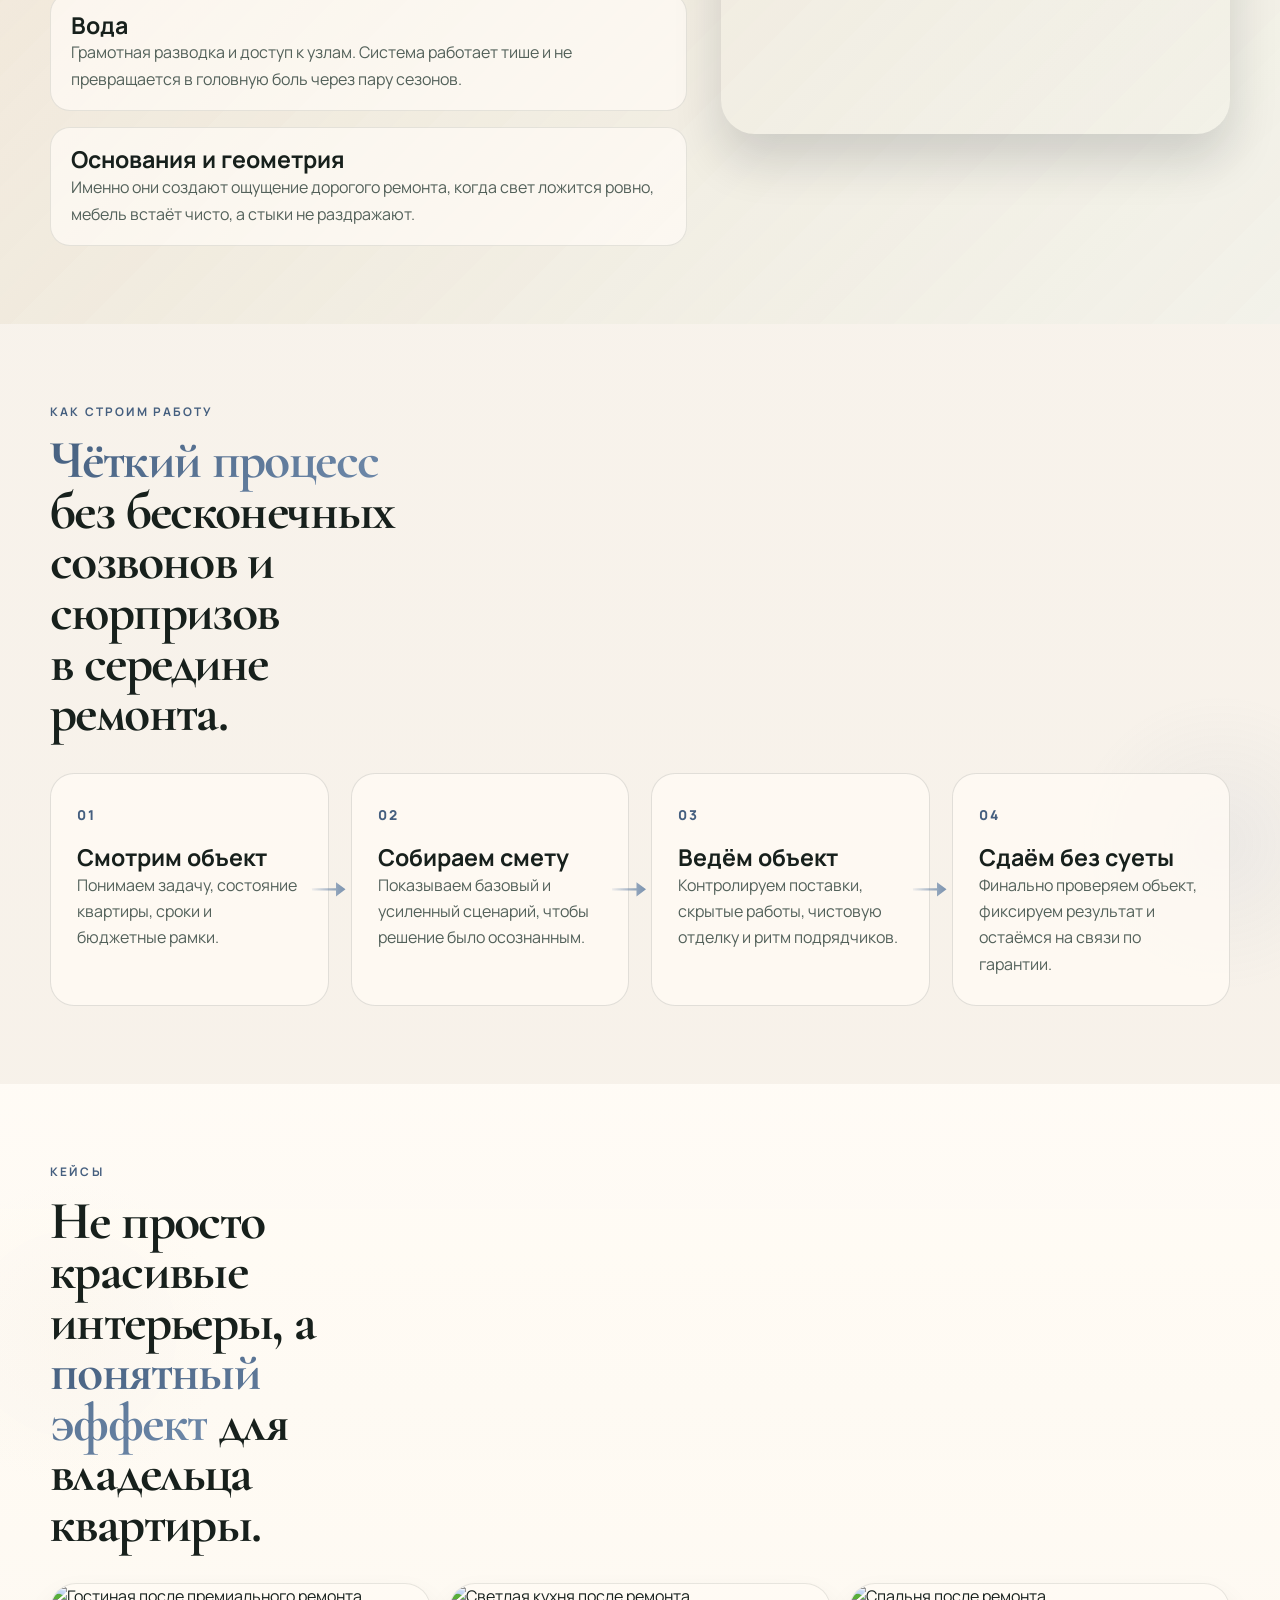
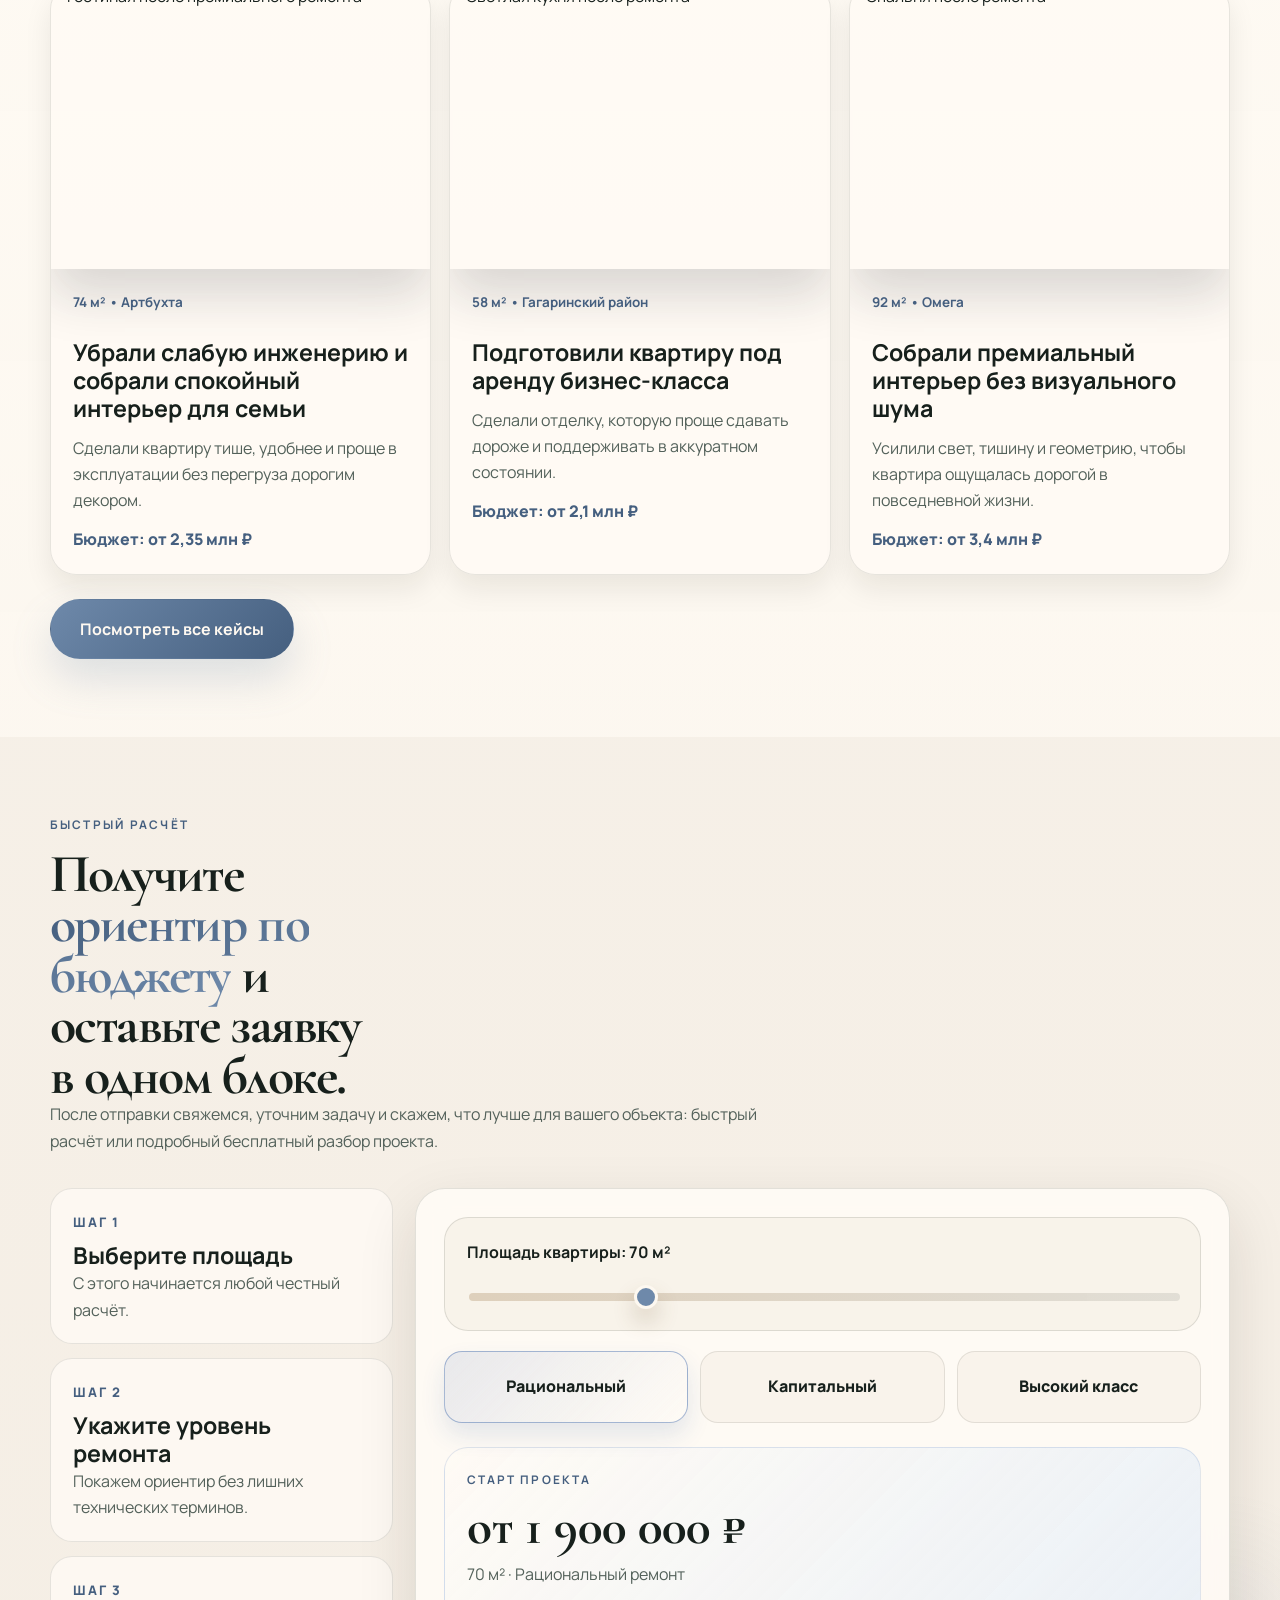
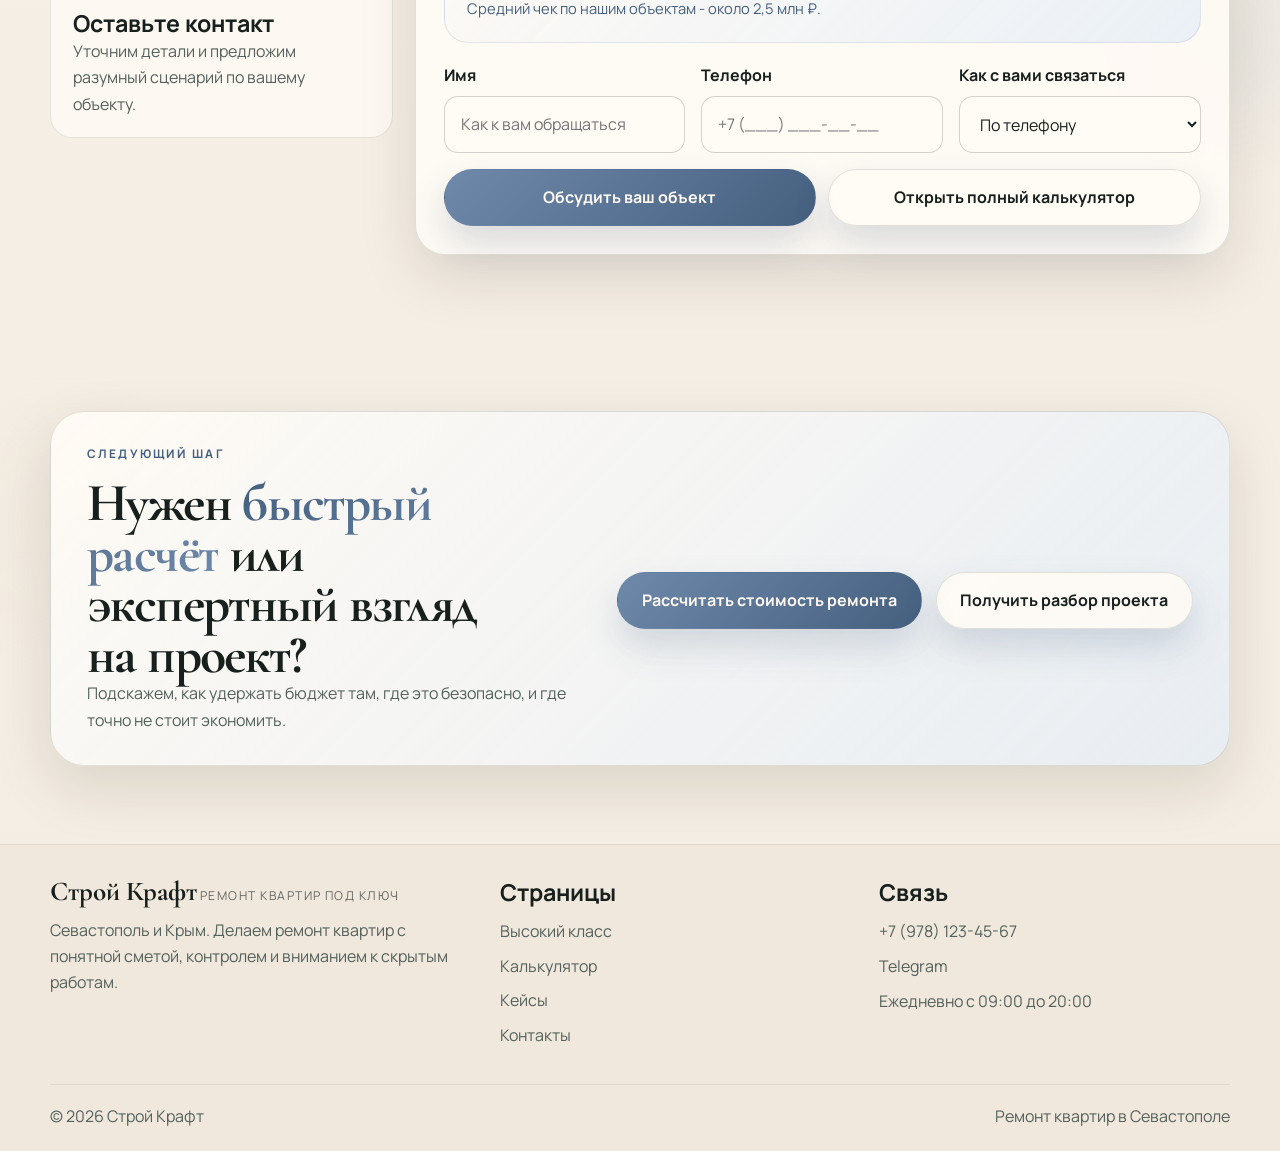
==== commit 20dc1c4e: "ddd" ====
--- a/index.html
+++ b/index.html
@@ -28,7 +28,7 @@
       </button>
       <nav class="site-nav" id="siteNav" data-nav>
         <a href="index.html" aria-current="page">Главная</a>
-        <a href="premium.html">Премиум</a>
+        <a href="premium.html">Высокий класс</a>
         <a href="calculator.html">Калькулятор</a>
         <a href="cases.html">Кейсы</a>
         <a href="contact.html">Контакты</a>
@@ -48,18 +48,18 @@
         <div class="hero-copy">
           <p class="hero__eyebrow" data-reveal>Ремонт квартир в Севастополе</p>
           <div class="hero-pills" data-reveal>
-            <span>Квартиры от 2 млн ₽</span>
+            <span>Проекты от 1,9 млн ₽</span>
             <span>Контроль качества на каждом этапе</span>
             <span>Понятная смета до старта</span>
           </div>
-          <h1 data-reveal>Ремонт квартир под ключ в Севастополе с контролем качества и гарантией</h1>
+          <h1 data-reveal>Ремонт квартир под ключ в Севастополе <span class="text-highlight">с контролем качества</span> и гарантией</h1>
           <p class="hero__lead" data-reveal>
             Делаем ремонт для тех, кто хочет понятный процесс, аккуратный результат и квартиру,
             к которой не придётся возвращаться с переделками через год.
           </p>
           <div class="hero__actions" data-reveal>
             <a class="button" href="calculator.html">Рассчитать стоимость ремонта</a>
-            <a class="button button--ghost-light" href="contact.html?lead=review">Получить разбор проекта</a>
+            <a class="button button--ghost-light" href="contact.html?lead=review">Обсудить ваш объект</a>
           </div>
           <div class="hero-proof" data-reveal>
             <div>
@@ -96,18 +96,11 @@
       </div>
     </section>
 
-    <section class="section section--tight">
-      <div class="container compact-banner" data-reveal>
-        <p class="compact-banner__title">Работаем с квартирами от 2 млн ₽ и выше.</p>
-        <p>Если вам нужен ремонт с нормальной логикой, контролем и сроком службы, а не просто красивая картинка на сдаче, мы подходим.</p>
-      </div>
-    </section>
-
     <section class="section section--light">
       <div class="container">
         <div class="section-heading" data-reveal>
           <p class="kicker">Два сценария входа</p>
-          <h2>Можно быстро понять бюджет. Можно сразу обсудить объект с экспертом.</h2>
+          <h2>Можно быстро <span class="text-highlight">понять бюджет</span>. Можно сразу обсудить объект с экспертом.</h2>
         </div>
         <div class="entry-grid">
           <article class="entry-card" data-reveal>
@@ -130,7 +123,7 @@
       <div class="container">
         <div class="section-heading" data-reveal>
           <p class="kicker">Почему нас выбирают</p>
-          <h2>Мы продаём не отделку как картинку, а спокойный результат после сдачи объекта.</h2>
+          <h2>Мы продаём не отделку как картинку, а <span class="text-highlight">спокойный результат</span> после сдачи объекта.</h2>
         </div>
         <div class="feature-grid">
           <article class="feature-card" data-reveal>
@@ -161,10 +154,10 @@
     <section class="section section--accent">
       <div class="container split split--narrow">
         <div class="split__content">
-          <div class="section-heading" data-reveal>
-            <p class="kicker">Где нельзя экономить</p>
-            <h2>Дорогой ремонт ощущается не только в фактуре, а в том, как квартира работает каждый день.</h2>
-          </div>
+        <div class="section-heading" data-reveal>
+          <p class="kicker">Где нельзя экономить</p>
+          <h2>Дорогой ремонт ощущается не только в фактуре, а в том, <span class="text-highlight">как квартира работает</span> каждый день.</h2>
+        </div>
           <div class="benefit-stack">
             <article data-reveal>
               <h3>Электрика</h3>
@@ -191,9 +184,9 @@
 
     <section class="section">
       <div class="container">
-        <div class="section-heading" data-reveal>
-          <p class="kicker">Как строим работу</p>
-          <h2>Чёткий процесс без бесконечных созвонов и сюрпризов в середине ремонта.</h2>
+          <div class="section-heading" data-reveal>
+            <p class="kicker">Как строим работу</p>
+          <h2><span class="text-highlight">Чёткий процесс</span> без бесконечных созвонов и сюрпризов в середине ремонта.</h2>
         </div>
         <div class="timeline timeline--four">
           <article class="timeline__item" data-reveal>
@@ -224,7 +217,7 @@
       <div class="container">
         <div class="section-heading" data-reveal>
           <p class="kicker">Кейсы</p>
-          <h2>Не просто красивые интерьеры, а понятный эффект для владельца квартиры.</h2>
+          <h2>Не просто красивые интерьеры, а <span class="text-highlight">понятный эффект</span> для владельца квартиры.</h2>
         </div>
         <div class="case-preview-grid">
           <article class="case-preview-card" data-reveal>
@@ -233,6 +226,7 @@
               <p class="entry-card__tag">74 м² • Артбухта</p>
               <h3>Убрали слабую инженерию и собрали спокойный интерьер для семьи</h3>
               <p>Сделали квартиру тише, удобнее и проще в эксплуатации без перегруза дорогим декором.</p>
+              <p class="case-preview-card__price">Бюджет: от 2,35 млн ₽</p>
             </div>
           </article>
           <article class="case-preview-card" data-reveal>
@@ -241,6 +235,7 @@
               <p class="entry-card__tag">58 м² • Гагаринский район</p>
               <h3>Подготовили квартиру под аренду бизнес-класса</h3>
               <p>Сделали отделку, которую проще сдавать дороже и поддерживать в аккуратном состоянии.</p>
+              <p class="case-preview-card__price">Бюджет: от 2,1 млн ₽</p>
             </div>
           </article>
           <article class="case-preview-card" data-reveal>
@@ -249,11 +244,12 @@
               <p class="entry-card__tag">92 м² • Омега</p>
               <h3>Собрали премиальный интерьер без визуального шума</h3>
               <p>Усилили свет, тишину и геометрию, чтобы квартира ощущалась дорогой в повседневной жизни.</p>
+              <p class="case-preview-card__price">Бюджет: от 3,4 млн ₽</p>
             </div>
           </article>
         </div>
         <div class="section-actions" data-reveal>
-          <a class="button button--secondary" href="cases.html">Посмотреть все кейсы</a>
+          <a class="button button--showcase" href="cases.html">Посмотреть все кейсы</a>
         </div>
       </div>
     </section>
@@ -262,8 +258,8 @@
       <div class="container home-estimator-wrap">
         <div class="section-heading" data-reveal>
           <p class="kicker">Быстрый расчёт</p>
-          <h2>Получите ориентир по бюджету и оставьте заявку в одном блоке.</h2>
-          <p>Если нужен точный сценарий по вашему объекту, после отправки свяжемся и предложим следующий шаг: расчёт или детальный разбор проекта.</p>
+          <h2>Получите <span class="text-highlight">ориентир по бюджету</span> и оставьте заявку в одном блоке.</h2>
+          <p>После отправки свяжемся, уточним задачу и скажем, что лучше для вашего объекта: быстрый расчёт или подробный бесплатный разбор проекта.</p>
         </div>
         <div class="home-estimator">
           <div class="home-estimator__steps">
@@ -300,16 +296,17 @@
                   <span>Капитальный</span>
                 </label>
                 <label class="segment-card">
-                  <input type="radio" name="quickType" value="Премиум ремонт" data-price="46000">
-                  <span>Премиум</span>
+                  <input type="radio" name="quickType" value="Ремонт высокого класса" data-price="46000">
+                  <span>Высокий класс</span>
                 </label>
               </div>
             </div>
 
             <div class="home-estimator__result">
-              <p class="kicker">Ориентир по бюджету</p>
-              <strong data-quick-total>1 540 000 - 1 848 000 ₽</strong>
+              <p class="kicker">Старт проекта</p>
+              <strong data-quick-total>от 1 900 000 ₽</strong>
               <p data-quick-summary>70 м² · Рациональный ремонт</p>
+              <p class="home-estimator__average">Средний чек по нашим объектам - около 2,5 млн ₽.</p>
             </div>
 
             <form class="lead-form lead-form--inline" id="quickLeadForm">
@@ -327,6 +324,7 @@
                   <option value="Телефон">По телефону</option>
                   <option value="Telegram">Telegram</option>
                   <option value="WhatsApp">WhatsApp</option>
+                  <option value="Max">Max</option>
                 </select>
               </label>
               <div class="lead-form__actions">
@@ -343,7 +341,7 @@
       <div class="container final-cta__box" data-reveal>
         <div>
           <p class="kicker">Следующий шаг</p>
-          <h2>Нужен быстрый расчёт или экспертный взгляд на проект?</h2>
+          <h2>Нужен <span class="text-highlight">быстрый расчёт</span> или экспертный взгляд на проект?</h2>
           <p>Подскажем, как удержать бюджет там, где это безопасно, и где точно не стоит экономить.</p>
         </div>
         <div class="final-cta__actions">
@@ -365,7 +363,7 @@
       </div>
       <div>
         <h3>Страницы</h3>
-        <a href="premium.html">Премиум</a>
+        <a href="premium.html">Высокий класс</a>
         <a href="calculator.html">Калькулятор</a>
         <a href="cases.html">Кейсы</a>
         <a href="contact.html">Контакты</a>
--- a/style.css
+++ b/style.css
@@ -2076,3 +2076,873 @@
     padding: 14px 16px;
   }
 }
+
+/* Final premium polish */
+:root {
+  --container: 1180px;
+  --header-height: 74px;
+  --accent: #6e89aa;
+  --accent-deep: #455f7f;
+  --accent-soft: #e4edf7;
+  --accent-bright: #9db7d3;
+  --accent-glow: rgba(110, 137, 170, 0.22);
+  --surface-premium: rgba(255, 251, 245, 0.84);
+}
+
+html,
+body {
+  overflow-x: clip;
+}
+
+body::before,
+body::after {
+  content: "";
+  position: fixed;
+  z-index: -1;
+  inset: auto;
+  width: clamp(220px, 30vw, 420px);
+  height: clamp(220px, 30vw, 420px);
+  border-radius: 50%;
+  pointer-events: none;
+  filter: blur(18px);
+}
+
+body::before {
+  top: 4%;
+  right: -6%;
+  background: radial-gradient(circle, rgba(157, 183, 211, 0.22), transparent 68%);
+}
+
+body::after {
+  left: -8%;
+  bottom: 8%;
+  background: radial-gradient(circle, rgba(232, 220, 200, 0.24), transparent 70%);
+}
+
+.section::before {
+  content: "";
+  position: absolute;
+  inset: auto -7% 12% auto;
+  width: clamp(160px, 24vw, 300px);
+  height: clamp(160px, 24vw, 300px);
+  background: radial-gradient(circle, rgba(110, 137, 170, 0.08), transparent 70%);
+  pointer-events: none;
+}
+
+.section:nth-of-type(even)::before {
+  inset: 8% auto auto -6%;
+  background: radial-gradient(circle, rgba(232, 220, 200, 0.14), transparent 72%);
+}
+
+.section > .container,
+.hero > .container,
+.page-hero > .container {
+  position: relative;
+  z-index: 1;
+}
+
+.container {
+  width: min(calc(100% - 40px), var(--container));
+}
+
+.site-header {
+  padding: 12px 0;
+}
+
+.site-header .container {
+  width: min(calc(100% - 96px), 1380px);
+}
+
+.site-header::before {
+  background: rgba(250, 247, 241, 0.78);
+  backdrop-filter: blur(18px) saturate(150%);
+  border-bottom: 1px solid rgba(69, 95, 127, 0.08);
+  box-shadow: 0 10px 34px rgba(20, 27, 37, 0.08);
+}
+
+.site-header__inner {
+  min-height: 52px;
+}
+
+.site-header:not(.site-header--scrolled):not(.site-header--menu-open) .brand__mark,
+.site-header:not(.site-header--scrolled):not(.site-header--menu-open) .site-nav a,
+.site-header:not(.site-header--scrolled):not(.site-header--menu-open) .header-phone,
+.site-header:not(.site-header--scrolled):not(.site-header--menu-open) .menu-toggle {
+  color: rgba(255, 248, 240, 0.96);
+}
+
+.site-header:not(.site-header--scrolled):not(.site-header--menu-open) .menu-toggle {
+  background: rgba(255, 251, 245, 0.08);
+  border-color: rgba(255, 248, 240, 0.22);
+}
+
+.site-header:not(.site-header--scrolled):not(.site-header--menu-open) .brand__sub {
+  color: rgba(255, 248, 240, 0.72);
+}
+
+.site-header:not(.site-header--scrolled):not(.site-header--menu-open) .site-nav a::after {
+  background: rgba(255, 248, 240, 0.78);
+}
+
+.site-header:not(.site-header--scrolled):not(.site-header--menu-open) .header-cta {
+  background: rgba(255, 250, 244, 0.12);
+  border-color: rgba(255, 248, 240, 0.26);
+  color: #fffaf4;
+  box-shadow: none;
+}
+
+.site-header:not(.site-header--scrolled):not(.site-header--menu-open) .header-cta:hover,
+.site-header:not(.site-header--scrolled):not(.site-header--menu-open) .header-cta:focus-visible {
+  background: rgba(255, 250, 244, 0.18);
+}
+
+.site-header.site-header--scrolled .brand__mark,
+.site-header.site-header--menu-open .brand__mark {
+  color: var(--text);
+}
+
+.site-header.site-header--scrolled .brand__sub,
+.site-header.site-header--menu-open .brand__sub,
+.site-header.site-header--scrolled .site-nav a,
+.site-header.site-header--menu-open .site-nav a,
+.site-header.site-header--scrolled .header-phone,
+.site-header.site-header--menu-open .header-phone {
+  color: rgba(23, 32, 28, 0.78);
+}
+
+.site-header.site-header--scrolled .site-nav a:hover,
+.site-header.site-header--scrolled .site-nav a:focus-visible,
+.site-header.site-header--scrolled .site-nav a[aria-current="page"],
+.site-header.site-header--menu-open .site-nav a:hover,
+.site-header.site-header--menu-open .site-nav a:focus-visible,
+.site-header.site-header--menu-open .site-nav a[aria-current="page"] {
+  color: var(--text);
+}
+
+.brand__logo {
+  width: 54px;
+  height: 54px;
+  flex-basis: 54px;
+  object-fit: contain;
+  filter: drop-shadow(0 14px 28px rgba(38, 62, 91, 0.16));
+}
+
+.menu-toggle {
+  color: var(--text);
+  background: rgba(255, 251, 245, 0.9);
+  border-color: rgba(69, 95, 127, 0.14);
+}
+
+.menu-toggle span {
+  background: currentColor;
+}
+
+.button {
+  min-height: 56px;
+  padding: 0.96rem 1.48rem;
+  background: linear-gradient(135deg, var(--accent), var(--accent-deep));
+  box-shadow: 0 18px 36px rgba(69, 95, 127, 0.2);
+}
+
+.button:hover,
+.button:focus-visible {
+  background: linear-gradient(135deg, #7996b8, #4f6a8d);
+  box-shadow: 0 20px 38px rgba(69, 95, 127, 0.24);
+}
+
+.button--secondary {
+  background: rgba(255, 251, 245, 0.88);
+}
+
+.button--ghost-light {
+  border-color: rgba(255, 248, 240, 0.28);
+}
+
+.button--showcase {
+  min-height: 60px;
+  padding: 1rem 1.8rem;
+  font-size: 1rem;
+  box-shadow: 0 20px 40px var(--accent-glow);
+}
+
+.header-cta {
+  min-width: 214px;
+}
+
+.hero,
+.page-hero {
+  min-height: clamp(560px, calc(100svh - 10px), 760px);
+  padding: calc(var(--header-height) + 18px) 0 22px;
+  align-items: center;
+}
+
+.page-home .hero {
+  min-height: clamp(620px, calc(100svh - 6px), 820px);
+}
+
+.page-hero--compact {
+  min-height: clamp(450px, calc(100svh - 96px), 610px);
+}
+
+.hero__shade,
+.page-hero__shade {
+  background:
+    linear-gradient(93deg, rgba(16, 21, 28, 0.8) 0%, rgba(16, 21, 28, 0.58) 34%, rgba(16, 21, 28, 0.18) 61%, rgba(16, 21, 28, 0.5) 100%),
+    linear-gradient(180deg, rgba(16, 21, 28, 0.08) 0%, rgba(16, 21, 28, 0.28) 100%);
+}
+
+.hero__content--grid {
+  grid-template-columns: minmax(0, 1.1fr) minmax(350px, 0.66fr);
+  gap: clamp(22px, 3.2vw, 40px);
+  align-items: center;
+}
+
+.hero-copy,
+.page-hero__content {
+  padding-top: 8px;
+}
+
+.page-hero__content {
+  max-width: 760px;
+}
+
+.hero__eyebrow {
+  display: inline-flex;
+  align-items: center;
+  gap: 0.55rem;
+  margin-bottom: 16px;
+  padding: 0.48rem 0.84rem;
+  border-radius: 999px;
+  border: 1px solid rgba(255, 248, 240, 0.18);
+  background: rgba(255, 251, 245, 0.12);
+  color: rgba(255, 248, 240, 0.98);
+  box-shadow: inset 0 1px 0 rgba(255, 255, 255, 0.08);
+}
+
+.hero__eyebrow::before {
+  content: "";
+  width: 7px;
+  height: 7px;
+  border-radius: 50%;
+  background: #f0e2c7;
+  box-shadow: 0 0 0 7px rgba(240, 226, 199, 0.12);
+}
+
+.hero-pills {
+  gap: 10px;
+  margin-bottom: 18px;
+}
+
+.hero-pills span {
+  min-height: 34px;
+  padding: 0.45rem 0.82rem;
+  border-color: rgba(255, 248, 240, 0.16);
+  background: rgba(255, 251, 245, 0.1);
+}
+
+.hero__lead {
+  margin-top: 18px;
+  max-width: 610px;
+  font-size: clamp(1rem, 1.45vw, 1.16rem);
+  color: rgba(255, 248, 240, 0.88);
+}
+
+.hero__actions {
+  margin-top: 26px;
+}
+
+.hero__actions .button {
+  min-width: 220px;
+}
+
+.hero-proof {
+  margin-top: 24px;
+}
+
+.hero-proof div {
+  padding: 14px 16px;
+  background: linear-gradient(180deg, rgba(255, 251, 245, 0.1), rgba(255, 251, 245, 0.04));
+}
+
+.hero-proof strong {
+  font-size: 2.05rem;
+}
+
+.hero-proof span {
+  font-size: 0.88rem;
+}
+
+.hero-panel {
+  transform: translateY(-20px);
+  border-radius: 30px;
+  background: linear-gradient(180deg, rgba(255, 251, 245, 0.12), rgba(255, 251, 245, 0.08));
+}
+
+.hero-panel img {
+  aspect-ratio: 1 / 1.08;
+  object-position: center 38%;
+}
+
+.hero-panel__content {
+  padding: 20px 22px 22px;
+}
+
+.hero-panel__eyebrow {
+  color: rgba(255, 248, 240, 0.84);
+}
+
+.text-highlight {
+  background: linear-gradient(135deg, #c8dcf2 0%, var(--accent-bright) 48%, #d8e7f7 100%);
+  -webkit-background-clip: text;
+  background-clip: text;
+  color: transparent;
+  text-shadow: 0 0 28px rgba(157, 183, 211, 0.16);
+}
+
+.section-heading .text-highlight,
+.final-cta .text-highlight,
+.page-contact .page-hero__content .text-highlight,
+.page-cases .page-hero__content .text-highlight,
+.page-premium .page-hero__content .text-highlight {
+  background: linear-gradient(135deg, var(--accent-deep), var(--accent));
+  -webkit-background-clip: text;
+  background-clip: text;
+  text-shadow: none;
+}
+
+.section-heading {
+  margin-bottom: 34px;
+}
+
+.section-heading h2 {
+  max-width: 14ch;
+  text-wrap: balance;
+}
+
+.feature-card,
+.entry-card,
+.timeline__item,
+.case-preview-card,
+.benefit-stack article,
+.home-step,
+.contact-card,
+.contact-panel,
+.calculator,
+.calculator-summary,
+.result-card,
+.summary-chip,
+.compact-banner,
+.option-card,
+.case-lead-panel {
+  transition:
+    transform var(--ease),
+    box-shadow var(--ease),
+    border-color var(--ease),
+    background var(--ease);
+}
+
+.feature-card:hover,
+.entry-card:hover,
+.case-preview-card:hover,
+.home-step:hover,
+.benefit-stack article:hover,
+.contact-card:hover,
+.summary-chip:hover,
+.option-card--selectable:hover,
+.case-lead-panel:hover {
+  transform: translateY(-3px);
+  border-color: rgba(69, 95, 127, 0.18);
+  box-shadow: 0 18px 36px rgba(28, 39, 53, 0.1);
+}
+
+.feature-icon,
+.entry-card__tag,
+.home-step span,
+.summary-chip span,
+.option-card__price,
+.case-story__fact span,
+.problem-solution__label,
+.pillar-item__index,
+.calculator-summary .kicker,
+.home-estimator__average,
+.case-preview-card__price {
+  color: var(--accent-deep);
+}
+
+.entry-card--accent,
+.home-estimator__result,
+.final-cta__box,
+.compact-banner,
+.compact-banner--soft {
+  background:
+    linear-gradient(135deg, rgba(255, 251, 245, 0.94), rgba(228, 237, 247, 0.76));
+}
+
+.split__media img,
+.case-preview-card img,
+.case-compare,
+.hero-panel,
+.case-story__media {
+  box-shadow: 0 26px 48px rgba(20, 27, 37, 0.16);
+}
+
+.split__media img,
+.case-preview-card img,
+.case-compare > img,
+.case-compare__before img {
+  transition: transform 700ms cubic-bezier(0.2, 0.7, 0, 1), filter 700ms cubic-bezier(0.2, 0.7, 0, 1);
+}
+
+.case-preview-card:hover img,
+.split__media:hover img,
+.hero-panel:hover img,
+.case-story__media:hover .case-compare > img,
+.case-story__media:hover .case-compare__before img {
+  transform: scale(1.03);
+}
+
+.timeline--four {
+  gap: 22px;
+}
+
+.timeline--four .timeline__item {
+  position: relative;
+  overflow: visible;
+}
+
+.timeline--four .timeline__item:not(:last-child)::after {
+  content: "";
+  position: absolute;
+  top: 50%;
+  right: -18px;
+  width: 34px;
+  height: 18px;
+  transform: translateY(-50%);
+  background: linear-gradient(90deg, rgba(110, 137, 170, 0.08), rgba(110, 137, 170, 0.58), rgba(110, 137, 170, 0.92));
+  clip-path: polygon(0 44%, 72% 44%, 72% 10%, 100% 50%, 72% 90%, 72% 56%, 0 56%);
+  filter: drop-shadow(0 10px 16px rgba(110, 137, 170, 0.18));
+}
+
+.timeline__item {
+  background: rgba(255, 251, 245, 0.82);
+}
+
+.case-preview-card__body {
+  gap: 12px;
+}
+
+.case-preview-card__price {
+  font-weight: 800;
+}
+
+.home-estimator__result strong {
+  margin-bottom: 10px;
+}
+
+.home-estimator__average {
+  margin-top: 8px;
+  font-size: 0.92rem;
+}
+
+.calculator-summary {
+  background: rgba(255, 251, 245, 0.92);
+}
+
+.calculator-summary h2 {
+  max-width: 9ch;
+  font-size: clamp(1.9rem, 3vw, 2.7rem);
+  line-height: 1.02;
+  text-wrap: balance;
+}
+
+.calculator-summary__price {
+  margin-top: 14px;
+}
+
+.calculator-summary__note {
+  margin: 18px 0 20px;
+}
+
+.wizard-controls .button,
+.page-calculator [data-submit-step] {
+  box-shadow: 0 18px 34px rgba(69, 95, 127, 0.18);
+}
+
+.page-premium .page-hero__content {
+  max-width: 790px;
+}
+
+.pillar-grid {
+  gap: 18px;
+}
+
+.pillar-grid article {
+  padding: 24px 24px 22px;
+  border-radius: 24px;
+  border: 1px solid rgba(69, 95, 127, 0.12);
+  background: rgba(255, 251, 245, 0.82);
+  box-shadow: var(--shadow-soft);
+}
+
+.pillar-item__index {
+  display: inline-flex;
+  align-items: center;
+  justify-content: center;
+  min-width: 48px;
+  min-height: 30px;
+  margin-bottom: 12px;
+  padding: 0.2rem 0.6rem;
+  border-radius: 999px;
+  background: rgba(110, 137, 170, 0.12);
+  font-size: 0.8rem;
+  font-weight: 800;
+  letter-spacing: 0.16em;
+  text-transform: uppercase;
+}
+
+.premium-outline {
+  display: grid;
+  gap: 10px;
+  margin: 16px 0 0;
+  padding: 0;
+  list-style: none;
+}
+
+.premium-outline li {
+  position: relative;
+  padding-left: 18px;
+  color: var(--muted);
+}
+
+.premium-outline li::before {
+  content: "";
+  position: absolute;
+  left: 0;
+  top: 0.55rem;
+  width: 7px;
+  height: 7px;
+  border-radius: 50%;
+  background: var(--accent);
+  box-shadow: 0 0 0 6px rgba(110, 137, 170, 0.1);
+}
+
+.page-cases .page-hero__content {
+  max-width: 760px;
+}
+
+.case-story {
+  gap: 34px;
+  align-items: start;
+}
+
+.case-story__media {
+  position: relative;
+}
+
+.case-story__media--lift {
+  transform: translateY(-16px);
+}
+
+.case-story__media::after {
+  content: "";
+  position: absolute;
+  inset: 14px -14px auto auto;
+  width: 120px;
+  height: 120px;
+  border-radius: 28px;
+  background: linear-gradient(135deg, rgba(110, 137, 170, 0.16), rgba(255, 251, 245, 0));
+  pointer-events: none;
+}
+
+.case-story__facts {
+  display: grid;
+  grid-template-columns: repeat(3, minmax(0, 1fr));
+  gap: 12px;
+}
+
+.case-story__fact {
+  padding: 14px 16px;
+  border-radius: 18px;
+  border: 1px solid rgba(69, 95, 127, 0.12);
+  background: rgba(255, 251, 245, 0.82);
+}
+
+.case-story__fact span {
+  display: block;
+  margin-bottom: 6px;
+  font-size: 0.76rem;
+  letter-spacing: 0.14em;
+  text-transform: uppercase;
+  font-weight: 800;
+}
+
+.case-story__intro {
+  max-width: 60ch;
+  font-size: 1rem;
+}
+
+.problem-solution {
+  grid-template-columns: repeat(3, minmax(0, 1fr));
+  gap: 14px;
+}
+
+.problem-solution article {
+  height: 100%;
+  padding: 20px 18px;
+  border: 1px solid rgba(69, 95, 127, 0.12);
+  border-radius: 22px;
+  background: rgba(255, 251, 245, 0.82);
+}
+
+.problem-solution article:first-child {
+  padding-top: 20px;
+}
+
+.problem-solution__label {
+  display: inline-flex;
+  align-items: center;
+  margin-bottom: 10px;
+  padding: 0.34rem 0.6rem;
+  border-radius: 999px;
+  background: rgba(110, 137, 170, 0.12);
+  font-size: 0.76rem;
+  font-weight: 800;
+  letter-spacing: 0.12em;
+  text-transform: uppercase;
+}
+
+.case-lead-grid {
+  display: grid;
+  grid-template-columns: minmax(0, 1fr) minmax(280px, 0.52fr);
+  gap: 28px;
+  align-items: start;
+}
+
+.case-lead-panel {
+  padding: 28px;
+  border-radius: 28px;
+  border: 1px solid rgba(69, 95, 127, 0.12);
+  background: rgba(255, 251, 245, 0.9);
+  box-shadow: var(--shadow);
+}
+
+.case-lead-panel h2 {
+  margin-bottom: 20px;
+}
+
+.case-lead-sidebar {
+  display: grid;
+  gap: 18px;
+}
+
+.final-cta__box h2 {
+  max-width: 16ch;
+}
+
+[data-reveal] {
+  opacity: 0;
+  transform: translate3d(0, 24px, 0);
+  transition: opacity 760ms cubic-bezier(0.2, 0.7, 0, 1), transform 760ms cubic-bezier(0.2, 0.7, 0, 1);
+}
+
+.section-heading[data-reveal],
+.hero-copy h1[data-reveal],
+.page-hero__content h1[data-reveal],
+.case-story__content > h2[data-reveal] {
+  transform: translate3d(-44px, 0, 0);
+}
+
+[data-reveal].is-visible {
+  opacity: 1;
+  transform: translate3d(0, 0, 0);
+}
+
+@media (max-width: 1120px) {
+  .site-header .container {
+    width: min(calc(100% - 56px), 1320px);
+  }
+
+  .case-story__facts,
+  .problem-solution,
+  .case-lead-grid {
+    grid-template-columns: 1fr;
+  }
+
+  .timeline--four .timeline__item::after {
+    display: none;
+  }
+}
+
+@media (max-width: 900px) {
+  :root {
+    --header-height: 68px;
+  }
+
+  .site-header .container {
+    width: min(calc(100% - 32px), 100%);
+  }
+
+  .site-header {
+    padding: 8px 0;
+  }
+
+  .site-header__actions .button--small {
+    display: inline-flex;
+    min-width: auto;
+    padding-inline: 0.95rem;
+  }
+
+  .site-nav.is-open {
+    background: rgba(250, 247, 241, 0.98);
+    border-color: rgba(69, 95, 127, 0.1);
+    box-shadow: 0 20px 34px rgba(20, 27, 37, 0.12);
+  }
+
+  .hero,
+  .page-hero {
+    min-height: auto;
+    padding: calc(var(--header-height) + 20px) 0 20px;
+    align-items: end;
+  }
+
+  .hero__content--grid {
+    grid-template-columns: 1fr;
+  }
+
+  .hero-panel {
+    max-width: 560px;
+    margin-inline: auto;
+    transform: translateY(0);
+  }
+
+  .hero-proof {
+    grid-template-columns: 1fr;
+  }
+
+  .hero__actions .button,
+  .final-cta__actions .button,
+  .lead-form__actions .button,
+  .wizard-controls .button {
+    width: 100%;
+  }
+
+  .lead-form--inline,
+  .contact-inline {
+    grid-template-columns: 1fr;
+  }
+
+  .calculator-summary h2 {
+    max-width: none;
+  }
+}
+
+@media (max-width: 720px) {
+  .container {
+    width: min(calc(100% - 28px), var(--container));
+  }
+
+  .site-header .container {
+    width: min(calc(100% - 24px), 100%);
+  }
+
+  .brand__logo {
+    width: 44px;
+    height: 44px;
+    flex-basis: 44px;
+  }
+
+  .site-header__actions .button--small {
+    min-height: 42px;
+    font-size: 0.92rem;
+  }
+
+  .hero,
+  .page-hero {
+    padding: calc(var(--header-height) + 18px) 0 18px;
+  }
+
+  h1 {
+    font-size: clamp(2.5rem, 12vw, 4rem);
+  }
+
+  h2 {
+    font-size: clamp(2rem, 9vw, 3rem);
+  }
+
+  .hero-pills {
+    gap: 8px;
+  }
+
+  .hero-pills span,
+  .hero__eyebrow {
+    width: max-content;
+    max-width: 100%;
+  }
+
+  .hero-proof div,
+  .feature-card,
+  .entry-card,
+  .case-preview-card__body,
+  .home-step,
+  .benefit-stack article,
+  .timeline__item,
+  .contact-card,
+  .case-lead-panel,
+  .pillar-grid article {
+    padding-left: 18px;
+    padding-right: 18px;
+  }
+
+  .home-estimator__card,
+  .final-cta__box,
+  .calculator,
+  .calculator-summary,
+  .contact-panel {
+    padding: 22px;
+  }
+
+  .section {
+    padding: 56px 0;
+  }
+
+  .case-story__content {
+    gap: 16px;
+  }
+
+  .case-story__media::after {
+    display: none;
+  }
+
+  .case-story__media--lift {
+    transform: none;
+  }
+
+  .page-cases .page-hero__content,
+  .page-contact .page-hero__content,
+  .page-premium .page-hero__content,
+  .hero-copy {
+    max-width: 100%;
+  }
+}
+
+@media (max-width: 560px) {
+  .site-header__actions .button--small {
+    display: none;
+  }
+
+  .hero__actions,
+  .final-cta__actions,
+  .wizard-controls,
+  .lead-form__actions {
+    flex-direction: column;
+  }
+
+  .hero-proof strong {
+    font-size: 1.9rem;
+  }
+
+  .case-lead-panel,
+  .case-lead-sidebar .contact-card {
+    padding: 20px;
+  }
+}
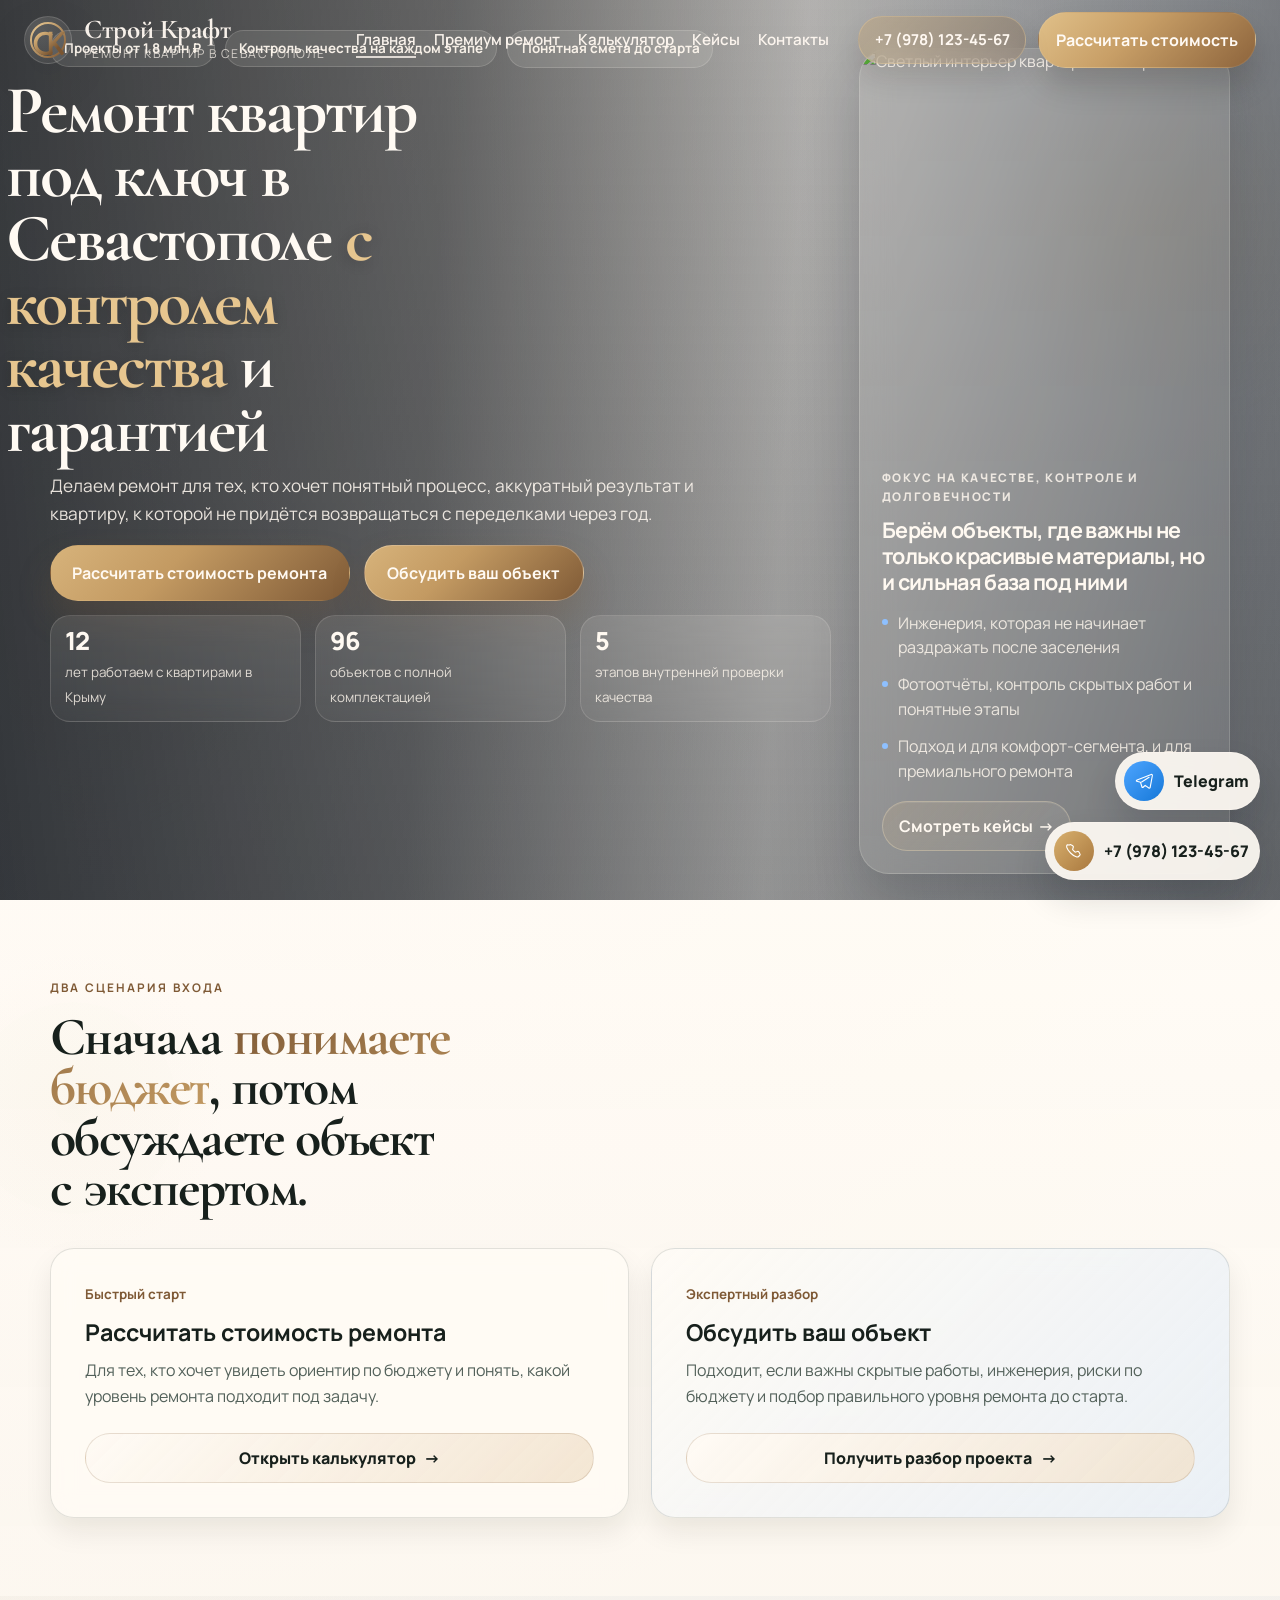
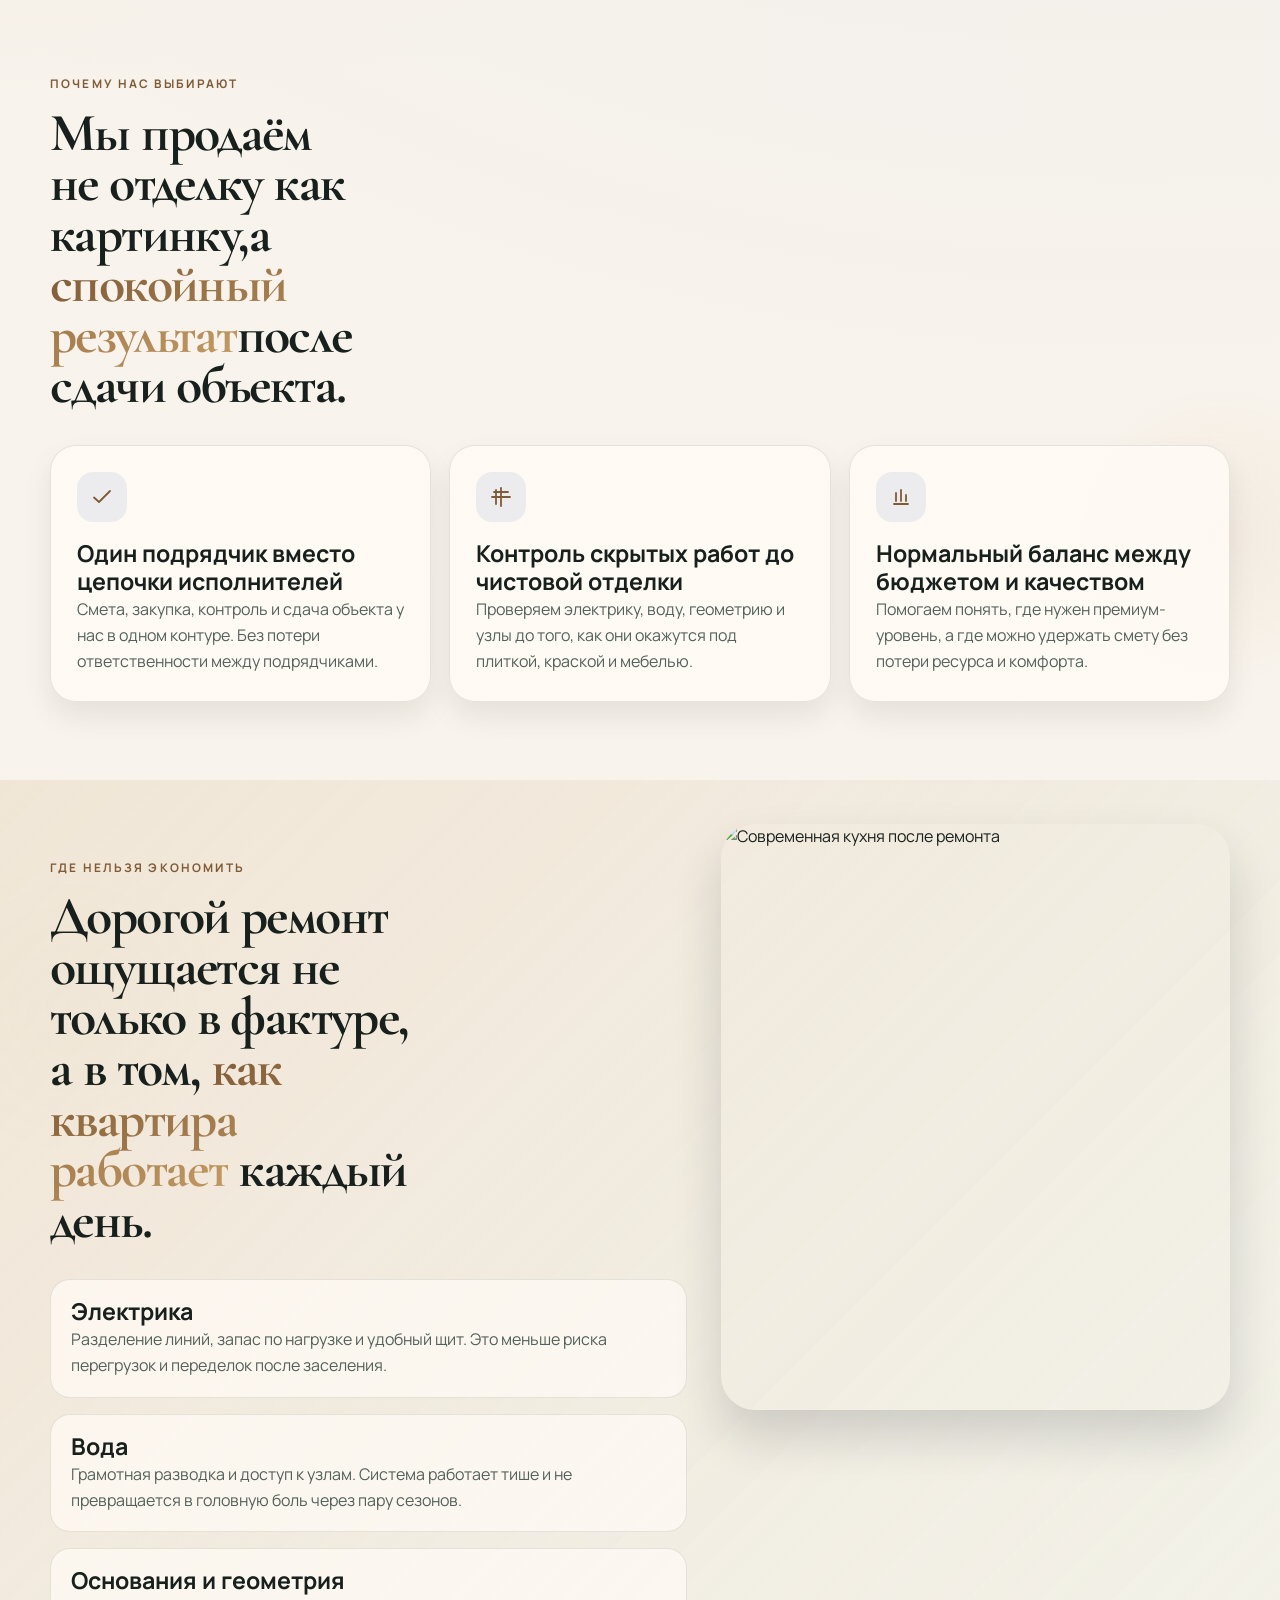
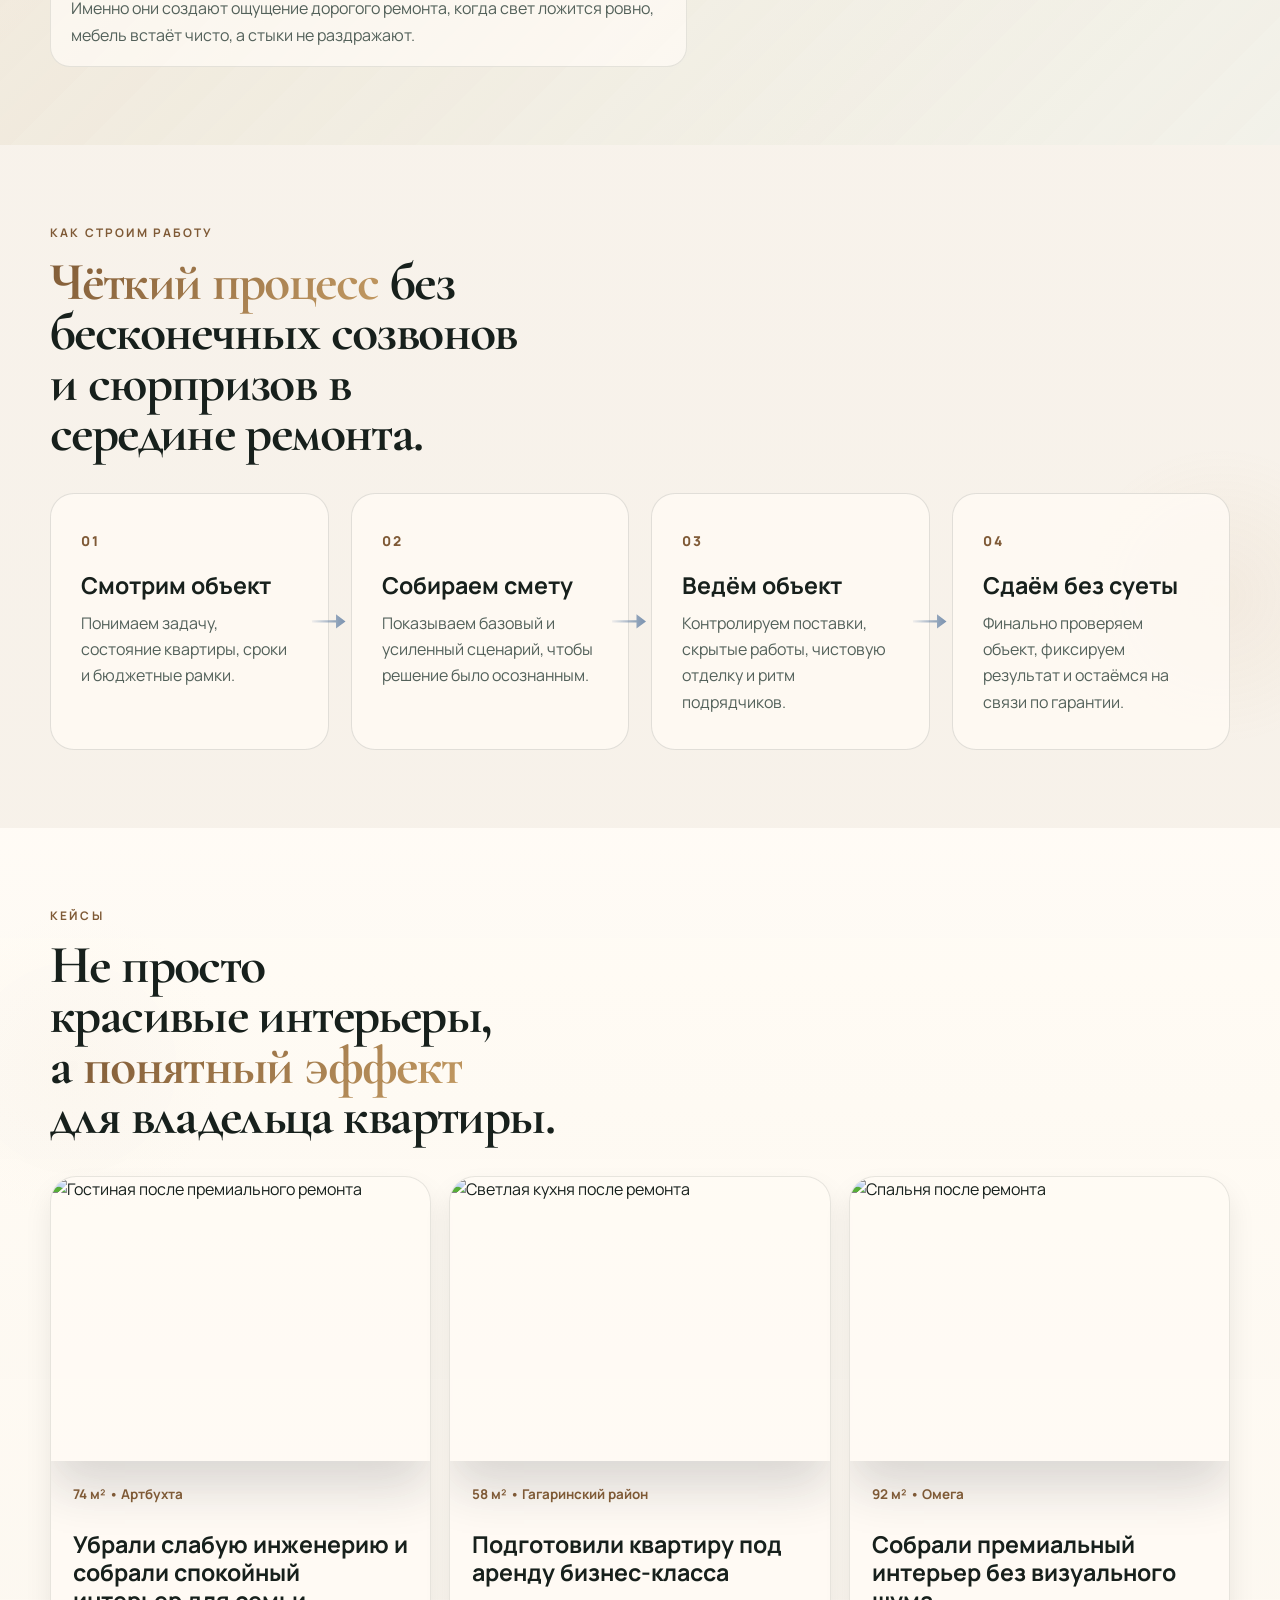
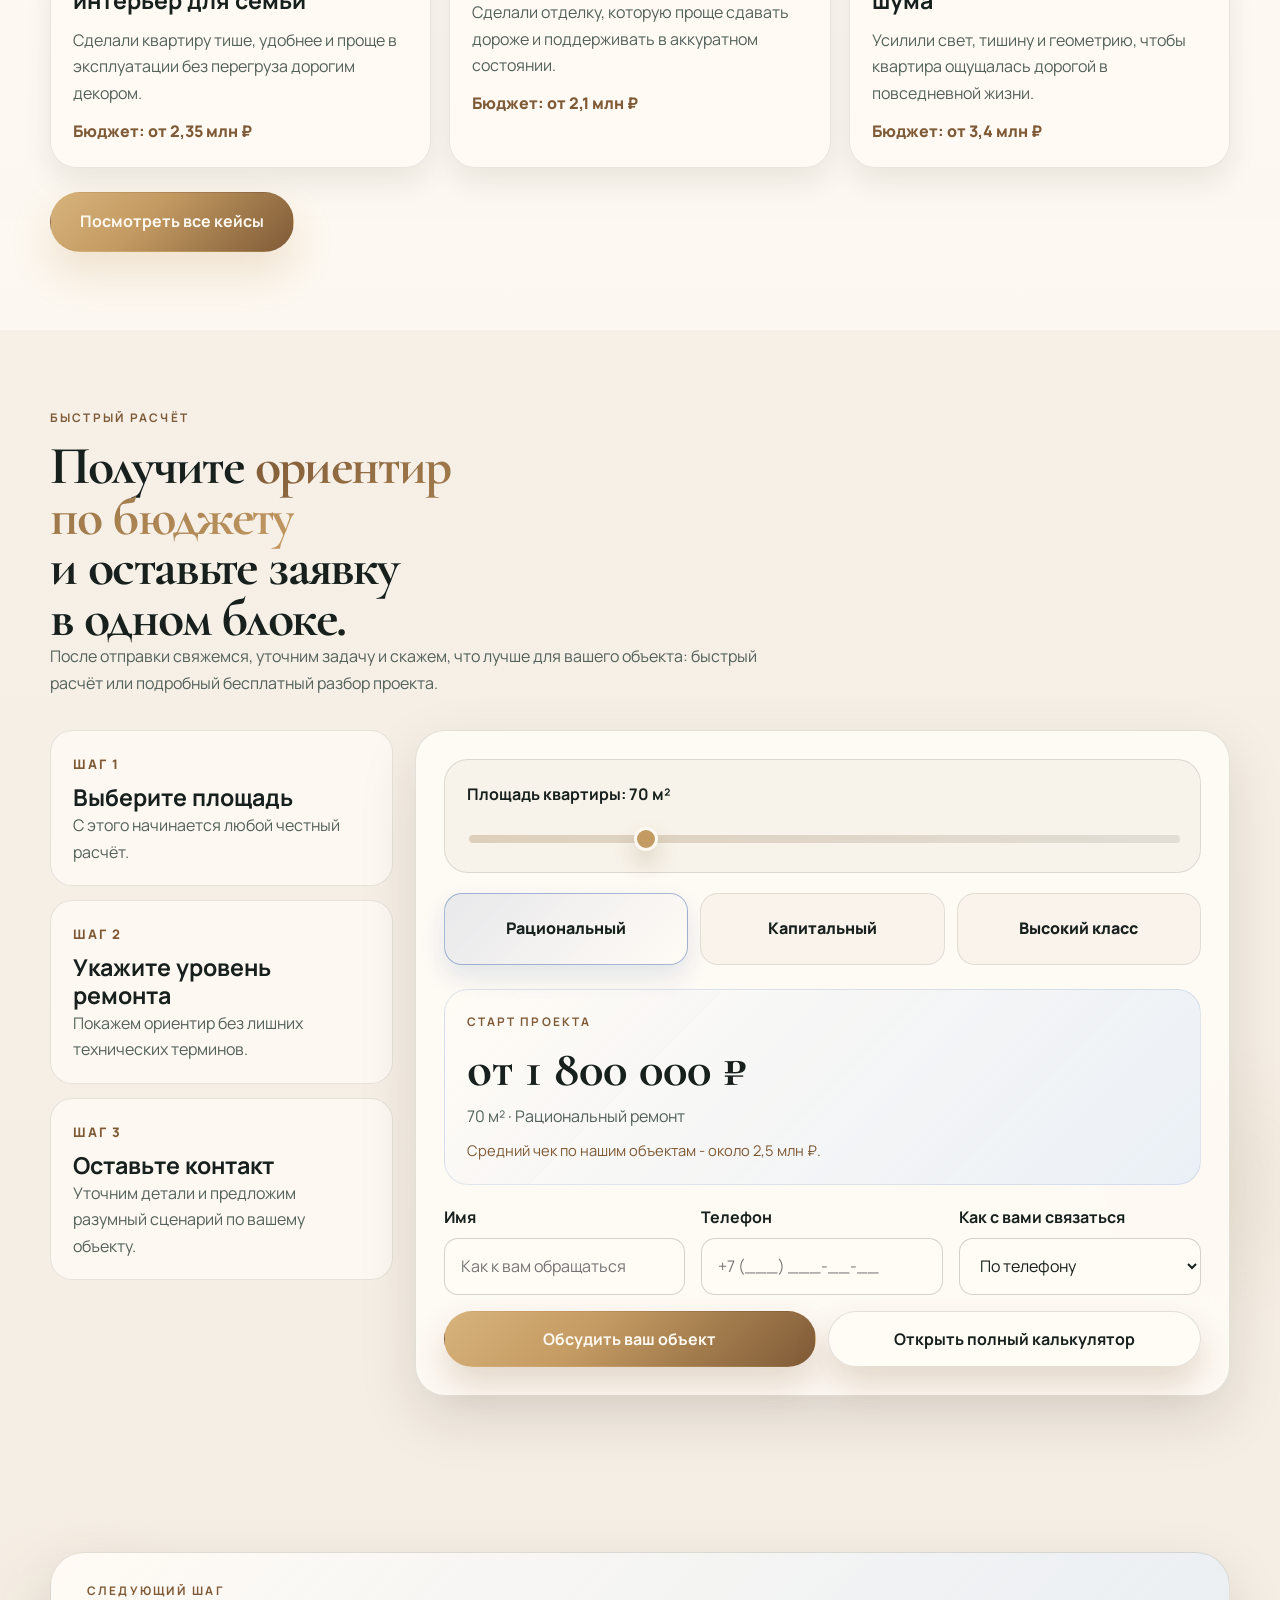
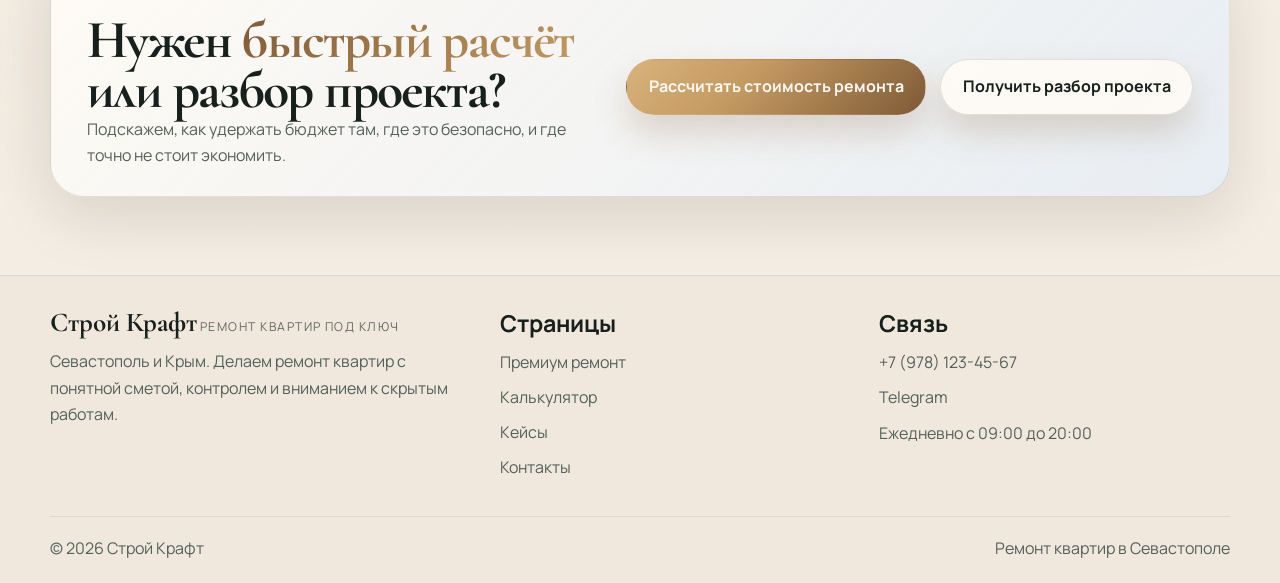
==== commit 63757355: "jjj" ====
--- a/index.html
+++ b/index.html
@@ -28,7 +28,7 @@
       </button>
       <nav class="site-nav" id="siteNav" data-nav>
         <a href="index.html" aria-current="page">Главная</a>
-        <a href="premium.html">Высокий класс</a>
+        <a href="premium.html">Премиум ремонт</a>
         <a href="calculator.html">Калькулятор</a>
         <a href="cases.html">Кейсы</a>
         <a href="contact.html">Контакты</a>
@@ -46,9 +46,8 @@
       <div class="hero__shade"></div>
       <div class="container hero__content hero__content--grid">
         <div class="hero-copy">
-          <p class="hero__eyebrow" data-reveal>Ремонт квартир в Севастополе</p>
           <div class="hero-pills" data-reveal>
-            <span>Проекты от 1,9 млн ₽</span>
+            <span>Проекты от 1,8 млн ₽</span>
             <span>Контроль качества на каждом этапе</span>
             <span>Понятная смета до старта</span>
           </div>
@@ -98,32 +97,32 @@
 
     <section class="section section--light">
       <div class="container">
-        <div class="section-heading" data-reveal>
+        <div class="section-heading section-heading--entry" data-reveal>
           <p class="kicker">Два сценария входа</p>
-          <h2>Можно быстро <span class="text-highlight">понять бюджет</span>. Можно сразу обсудить объект с экспертом.</h2>
+          <h2>Сначала <span class="text-highlight">понимаете бюджет</span>, потом обсуждаете объект с экспертом.</h2>
         </div>
         <div class="entry-grid">
-          <article class="entry-card" data-reveal>
+          <a class="entry-card entry-card--link" data-reveal href="calculator.html" aria-label="Открыть калькулятор ремонта">
             <p class="entry-card__tag">Быстрый старт</p>
             <h3>Рассчитать стоимость ремонта</h3>
             <p>Для тех, кто хочет увидеть ориентир по бюджету и понять, какой уровень ремонта подходит под задачу.</p>
-            <a class="text-link" href="calculator.html">Открыть калькулятор</a>
-          </article>
-          <article class="entry-card entry-card--accent" data-reveal>
+            <span class="entry-card__button">Открыть калькулятор</span>
+          </a>
+          <a class="entry-card entry-card--accent entry-card--link" data-reveal href="contact.html?lead=review" aria-label="Получить разбор проекта">
             <p class="entry-card__tag">Экспертный разбор</p>
             <h3>Обсудить ваш объект</h3>
             <p>Подходит, если важны скрытые работы, инженерия, риски по бюджету и подбор правильного уровня ремонта до старта.</p>
-            <a class="text-link" href="contact.html?lead=review">Получить разбор проекта</a>
-          </article>
+            <span class="entry-card__button">Получить разбор проекта</span>
+          </a>
         </div>
       </div>
     </section>
 
     <section class="section">
       <div class="container">
-        <div class="section-heading" data-reveal>
+        <div class="section-heading section-heading--proof" data-reveal>
           <p class="kicker">Почему нас выбирают</p>
-          <h2>Мы продаём не отделку как картинку, а <span class="text-highlight">спокойный результат</span> после сдачи объекта.</h2>
+          <h2>Мы продаём не отделку как картинку,<span class="heading-break heading-break--proof"></span>а <span class="text-highlight">спокойный результат</span><span class="heading-break heading-break--proof"></span>после сдачи объекта.</h2>
         </div>
         <div class="feature-grid">
           <article class="feature-card" data-reveal>
@@ -184,9 +183,9 @@
 
     <section class="section">
       <div class="container">
-          <div class="section-heading" data-reveal>
+          <div class="section-heading section-heading--process" data-reveal>
             <p class="kicker">Как строим работу</p>
-          <h2><span class="text-highlight">Чёткий процесс</span> без бесконечных созвонов и сюрпризов в середине ремонта.</h2>
+          <h2><span class="text-highlight">Чёткий процесс</span> без бесконечных созвонов<span class="heading-break heading-break--process"></span>и сюрпризов в середине ремонта.</h2>
         </div>
         <div class="timeline timeline--four">
           <article class="timeline__item" data-reveal>
@@ -215,12 +214,12 @@
 
     <section class="section section--light">
       <div class="container">
-        <div class="section-heading" data-reveal>
+        <div class="section-heading section-heading--cases-preview" data-reveal>
           <p class="kicker">Кейсы</p>
-          <h2>Не просто красивые интерьеры, а <span class="text-highlight">понятный эффект</span> для владельца квартиры.</h2>
+          <h2>Не просто красивые интерьеры,<span class="heading-break heading-break--cases"></span>а <span class="text-highlight">понятный эффект</span><span class="heading-break heading-break--cases"></span>для владельца квартиры.</h2>
         </div>
         <div class="case-preview-grid">
-          <article class="case-preview-card" data-reveal>
+          <a class="case-preview-card case-preview-card--link" data-reveal href="cases.html#case-01" aria-label="Открыть кейс Артбухта 74 м²">
             <img src="https://images.unsplash.com/photo-1494526585095-c41746248156?auto=format&fit=crop&w=1000&q=80" alt="Гостиная после премиального ремонта" loading="lazy">
             <div class="case-preview-card__body">
               <p class="entry-card__tag">74 м² • Артбухта</p>
@@ -228,8 +227,8 @@
               <p>Сделали квартиру тише, удобнее и проще в эксплуатации без перегруза дорогим декором.</p>
               <p class="case-preview-card__price">Бюджет: от 2,35 млн ₽</p>
             </div>
-          </article>
-          <article class="case-preview-card" data-reveal>
+          </a>
+          <a class="case-preview-card case-preview-card--link" data-reveal href="cases.html#case-02" aria-label="Открыть кейс Гагаринский район 58 м²">
             <img src="https://images.unsplash.com/photo-1484154218962-a197022b5858?auto=format&fit=crop&w=1000&q=80" alt="Светлая кухня после ремонта" loading="lazy">
             <div class="case-preview-card__body">
               <p class="entry-card__tag">58 м² • Гагаринский район</p>
@@ -237,8 +236,8 @@
               <p>Сделали отделку, которую проще сдавать дороже и поддерживать в аккуратном состоянии.</p>
               <p class="case-preview-card__price">Бюджет: от 2,1 млн ₽</p>
             </div>
-          </article>
-          <article class="case-preview-card" data-reveal>
+          </a>
+          <a class="case-preview-card case-preview-card--link" data-reveal href="cases.html#case-03" aria-label="Открыть кейс Омега 92 м²">
             <img src="https://images.unsplash.com/photo-1494526585095-c41746248156?auto=format&fit=crop&w=1000&q=80" alt="Спальня после ремонта" loading="lazy">
             <div class="case-preview-card__body">
               <p class="entry-card__tag">92 м² • Омега</p>
@@ -246,7 +245,7 @@
               <p>Усилили свет, тишину и геометрию, чтобы квартира ощущалась дорогой в повседневной жизни.</p>
               <p class="case-preview-card__price">Бюджет: от 3,4 млн ₽</p>
             </div>
-          </article>
+          </a>
         </div>
         <div class="section-actions" data-reveal>
           <a class="button button--showcase" href="cases.html">Посмотреть все кейсы</a>
@@ -256,9 +255,9 @@
 
     <section class="section">
       <div class="container home-estimator-wrap">
-        <div class="section-heading" data-reveal>
+        <div class="section-heading section-heading--estimate" data-reveal>
           <p class="kicker">Быстрый расчёт</p>
-          <h2>Получите <span class="text-highlight">ориентир по бюджету</span> и оставьте заявку в одном блоке.</h2>
+          <h2>Получите <span class="text-highlight">ориентир по бюджету</span><span class="heading-break heading-break--estimate"></span>и оставьте заявку в одном блоке.</h2>
           <p>После отправки свяжемся, уточним задачу и скажем, что лучше для вашего объекта: быстрый расчёт или подробный бесплатный разбор проекта.</p>
         </div>
         <div class="home-estimator">
@@ -304,7 +303,7 @@
 
             <div class="home-estimator__result">
               <p class="kicker">Старт проекта</p>
-              <strong data-quick-total>от 1 900 000 ₽</strong>
+              <strong data-quick-total>от 1 800 000 ₽</strong>
               <p data-quick-summary>70 м² · Рациональный ремонт</p>
               <p class="home-estimator__average">Средний чек по нашим объектам - около 2,5 млн ₽.</p>
             </div>
@@ -338,10 +337,10 @@
     </section>
 
     <section class="section final-cta">
-      <div class="container final-cta__box" data-reveal>
+      <div class="container final-cta__box final-cta__box--home" data-reveal>
         <div>
           <p class="kicker">Следующий шаг</p>
-          <h2>Нужен <span class="text-highlight">быстрый расчёт</span> или экспертный взгляд на проект?</h2>
+          <h2>Нужен <span class="text-highlight">быстрый расчёт</span> или разбор проекта?</h2>
           <p>Подскажем, как удержать бюджет там, где это безопасно, и где точно не стоит экономить.</p>
         </div>
         <div class="final-cta__actions">
@@ -363,7 +362,7 @@
       </div>
       <div>
         <h3>Страницы</h3>
-        <a href="premium.html">Высокий класс</a>
+        <a href="premium.html">Премиум ремонт</a>
         <a href="calculator.html">Калькулятор</a>
         <a href="cases.html">Кейсы</a>
         <a href="contact.html">Контакты</a>
--- a/style.css
+++ b/style.css
@@ -67,6 +67,10 @@
   cursor: pointer;
 }
 
+[hidden] {
+  display: none !important;
+}
+
 input,
 select,
 textarea {
@@ -549,6 +553,18 @@
   padding: 34px;
 }
 
+.entry-card--link {
+  display: grid;
+  gap: 0;
+  cursor: pointer;
+}
+
+.entry-card--link:focus-visible {
+  outline: none;
+  border-color: rgba(127, 90, 54, 0.24);
+  box-shadow: 0 22px 38px rgba(127, 90, 54, 0.14);
+}
+
 .entry-card--accent {
   background:
     linear-gradient(135deg, rgba(231, 215, 192, 0.72), rgba(255, 251, 245, 0.78));
@@ -567,6 +583,41 @@
 
 .entry-card p:not(.entry-card__tag) {
   margin-bottom: 20px;
+}
+
+.entry-card__button {
+  display: inline-flex;
+  align-items: center;
+  justify-content: center;
+  gap: 0.55rem;
+  align-self: start;
+  min-height: 46px;
+  margin-top: 4px;
+  padding: 0.72rem 1.04rem;
+  border-radius: 999px;
+  border: 1px solid rgba(127, 90, 54, 0.18);
+  background: linear-gradient(135deg, rgba(255, 251, 245, 0.96), rgba(241, 225, 203, 0.82));
+  color: var(--text);
+  font-weight: 800;
+  transition:
+    transform var(--ease),
+    border-color var(--ease),
+    background var(--ease),
+    box-shadow var(--ease),
+    color var(--ease);
+}
+
+.entry-card__button::after {
+  content: "→";
+}
+
+.entry-card--link:hover .entry-card__button,
+.entry-card--link:focus-visible .entry-card__button {
+  transform: translateY(-1px);
+  border-color: rgba(127, 90, 54, 0.28);
+  background: linear-gradient(135deg, rgba(232, 200, 146, 0.42), rgba(255, 251, 245, 0.96));
+  box-shadow: 0 14px 26px rgba(127, 90, 54, 0.12);
+  color: var(--accent-deep);
 }
 
 .split {
@@ -634,20 +685,25 @@
 }
 
 .timeline__item {
-  padding: 28px 26px;
+  padding: 34px 30px;
   border-radius: 24px;
   background: rgba(255, 251, 245, 0.75);
   border: 1px solid var(--line);
+  min-height: 252px;
 }
 
 .timeline__item span {
   display: inline-block;
-  margin-bottom: 18px;
+  margin-bottom: 20px;
   font-size: 0.85rem;
   letter-spacing: 0.18em;
   text-transform: uppercase;
   color: var(--accent-deep);
   font-weight: 800;
+}
+
+.timeline__item h3 {
+  margin-bottom: 10px;
 }
 
 .cta-inline,
@@ -1057,6 +1113,26 @@
   margin-top: 28px;
 }
 
+.wizard-controls [data-prev-step] {
+  background: rgba(255, 253, 249, 0.96);
+  color: var(--text);
+  border-color: rgba(23, 32, 28, 0.14);
+  box-shadow: 0 10px 24px rgba(32, 25, 12, 0.08);
+}
+
+.wizard-controls [data-prev-step]:hover,
+.wizard-controls [data-prev-step]:focus-visible {
+  background: #fffdf9;
+  border-color: rgba(23, 32, 28, 0.2);
+}
+
+.wizard-controls [data-prev-step]:disabled {
+  opacity: 0.58;
+  transform: none;
+  cursor: not-allowed;
+  box-shadow: none;
+}
+
 .calculator-summary {
   position: sticky;
   top: calc(var(--header-height) + 22px);
@@ -1076,6 +1152,14 @@
 .case-section {
   padding-top: 72px;
   padding-bottom: 72px;
+}
+
+.case-section[id] {
+  scroll-margin-top: calc(var(--header-height) + 28px);
+}
+
+#contact-form {
+  scroll-margin-top: calc(var(--header-height) + 24px);
 }
 
 .case-story {
@@ -1608,9 +1692,11 @@
 .hero-proof strong {
   display: block;
   margin-bottom: 6px;
-  font-family: "Cormorant Garamond", serif;
-  font-size: 2.2rem;
-  line-height: 0.88;
+  font-family: "Manrope", sans-serif;
+  font-size: 1.72rem;
+  line-height: 1;
+  letter-spacing: -0.03em;
+  font-weight: 800;
   color: #fff9f1;
 }
 
@@ -1680,12 +1766,23 @@
 }
 
 .text-link--light {
+  display: inline-flex;
+  align-items: center;
+  justify-content: center;
+  min-height: 46px;
+  padding: 0.72rem 1rem;
+  border-radius: 999px;
+  border: 1px solid rgba(244, 225, 190, 0.34);
+  background: linear-gradient(135deg, rgba(215, 179, 123, 0.16), rgba(255, 251, 245, 0.08));
   color: #fff9f1;
+  box-shadow: inset 0 1px 0 rgba(255, 255, 255, 0.08);
 }
 
 .text-link--light:hover,
 .text-link--light:focus-visible {
-  color: #cfe0ff;
+  color: #fffdf8;
+  border-color: rgba(244, 225, 190, 0.48);
+  background: linear-gradient(135deg, rgba(227, 195, 142, 0.28), rgba(255, 251, 245, 0.12));
 }
 
 .compact-banner {
@@ -1747,6 +1844,11 @@
   aspect-ratio: 4 / 4.6;
 }
 
+.page-home .split--narrow .split__media--double {
+  align-self: start;
+  transform: translateY(-34px);
+}
+
 .benefit-stack {
   display: grid;
   gap: 16px;
@@ -1775,6 +1877,18 @@
   border: 1px solid rgba(23, 32, 28, 0.1);
   background: rgba(255, 251, 245, 0.84);
   box-shadow: var(--shadow-soft);
+}
+
+.case-preview-card--link {
+  display: block;
+  color: inherit;
+  cursor: pointer;
+}
+
+.case-preview-card--link:focus-visible {
+  outline: none;
+  border-color: rgba(127, 90, 54, 0.24);
+  box-shadow: 0 20px 36px rgba(127, 90, 54, 0.14);
 }
 
 .case-preview-card img {
@@ -2081,11 +2195,11 @@
 :root {
   --container: 1180px;
   --header-height: 74px;
-  --accent: #6e89aa;
-  --accent-deep: #455f7f;
-  --accent-soft: #e4edf7;
-  --accent-bright: #9db7d3;
-  --accent-glow: rgba(110, 137, 170, 0.22);
+  --accent: #c39a62;
+  --accent-deep: #7f5a36;
+  --accent-soft: #f1e1cb;
+  --accent-bright: #e4c690;
+  --accent-glow: rgba(195, 154, 98, 0.24);
   --surface-premium: rgba(255, 251, 245, 0.84);
 }
 
@@ -2110,7 +2224,7 @@
 body::before {
   top: 4%;
   right: -6%;
-  background: radial-gradient(circle, rgba(157, 183, 211, 0.22), transparent 68%);
+  background: radial-gradient(circle, rgba(228, 198, 144, 0.2), transparent 68%);
 }
 
 body::after {
@@ -2125,7 +2239,7 @@
   inset: auto -7% 12% auto;
   width: clamp(160px, 24vw, 300px);
   height: clamp(160px, 24vw, 300px);
-  background: radial-gradient(circle, rgba(110, 137, 170, 0.08), transparent 70%);
+  background: radial-gradient(circle, rgba(195, 154, 98, 0.08), transparent 70%);
   pointer-events: none;
 }
 
@@ -2146,22 +2260,27 @@
 }
 
 .site-header {
+  position: fixed;
+  top: 0;
+  left: 0;
+  right: 0;
   padding: 12px 0;
 }
 
 .site-header .container {
-  width: min(calc(100% - 96px), 1380px);
+  width: min(calc(100% - 48px), 1380px);
 }
 
 .site-header::before {
-  background: rgba(250, 247, 241, 0.78);
+  background: rgba(248, 243, 236, 0.82);
   backdrop-filter: blur(18px) saturate(150%);
-  border-bottom: 1px solid rgba(69, 95, 127, 0.08);
+  border-bottom: 1px solid rgba(127, 90, 54, 0.08);
   box-shadow: 0 10px 34px rgba(20, 27, 37, 0.08);
 }
 
 .site-header__inner {
-  min-height: 52px;
+  min-height: 48px;
+  gap: 12px;
 }
 
 .site-header:not(.site-header--scrolled):not(.site-header--menu-open) .brand__mark,
@@ -2184,16 +2303,23 @@
   background: rgba(255, 248, 240, 0.78);
 }
 
+.site-header:not(.site-header--scrolled):not(.site-header--menu-open) .header-phone {
+  border-color: rgba(233, 205, 157, 0.34);
+  background: linear-gradient(135deg, rgba(206, 167, 106, 0.34), rgba(124, 86, 49, 0.28));
+  color: #fff8f1;
+  box-shadow: 0 14px 28px rgba(21, 17, 12, 0.12);
+}
+
 .site-header:not(.site-header--scrolled):not(.site-header--menu-open) .header-cta {
-  background: rgba(255, 250, 244, 0.12);
-  border-color: rgba(255, 248, 240, 0.26);
+  background: linear-gradient(135deg, #e0c089 0%, #c89f67 42%, #8d643c 100%);
+  border-color: rgba(255, 248, 240, 0.08);
   color: #fffaf4;
-  box-shadow: none;
+  box-shadow: 0 18px 30px rgba(21, 17, 12, 0.18);
 }
 
 .site-header:not(.site-header--scrolled):not(.site-header--menu-open) .header-cta:hover,
 .site-header:not(.site-header--scrolled):not(.site-header--menu-open) .header-cta:focus-visible {
-  background: rgba(255, 250, 244, 0.18);
+  background: linear-gradient(135deg, #e7cb98 0%, #d1aa75 42%, #956b42 100%);
 }
 
 .site-header.site-header--scrolled .brand__mark,
@@ -2219,35 +2345,65 @@
   color: var(--text);
 }
 
+.site-header.site-header--scrolled .header-phone,
+.site-header.site-header--menu-open .header-phone {
+  border-color: rgba(127, 90, 54, 0.12);
+  background: rgba(255, 249, 241, 0.76);
+}
+
 .brand__logo {
-  width: 54px;
-  height: 54px;
-  flex-basis: 54px;
+  width: 48px;
+  height: 48px;
+  flex-basis: 48px;
   object-fit: contain;
-  filter: drop-shadow(0 14px 28px rgba(38, 62, 91, 0.16));
+  padding: 2px;
+  border-radius: 50%;
+  border: 1px solid rgba(255, 248, 240, 0.16);
+  background: radial-gradient(circle at 30% 30%, rgba(255, 251, 245, 0.16), rgba(255, 251, 245, 0.03));
+  filter: drop-shadow(0 14px 24px rgba(18, 16, 12, 0.14));
 }
 
 .menu-toggle {
   color: var(--text);
   background: rgba(255, 251, 245, 0.9);
-  border-color: rgba(69, 95, 127, 0.14);
+  border-color: rgba(127, 90, 54, 0.14);
 }
 
 .menu-toggle span {
   background: currentColor;
 }
 
+.header-phone {
+  display: inline-flex;
+  align-items: center;
+  justify-content: center;
+  min-height: 46px;
+  padding: 0.72rem 0.96rem;
+  border-radius: 999px;
+  border: 1px solid rgba(127, 90, 54, 0.12);
+  background: rgba(255, 251, 245, 0.74);
+  backdrop-filter: blur(12px);
+  box-shadow: inset 0 1px 0 rgba(255, 255, 255, 0.22);
+  font-size: 0.94rem;
+}
+
+.site-header.site-header--scrolled .brand__logo,
+.site-header.site-header--menu-open .brand__logo {
+  border-color: rgba(127, 90, 54, 0.12);
+  background: radial-gradient(circle at 30% 30%, rgba(255, 249, 241, 0.82), rgba(255, 249, 241, 0.52));
+}
+
 .button {
-  min-height: 56px;
-  padding: 0.96rem 1.48rem;
-  background: linear-gradient(135deg, var(--accent), var(--accent-deep));
-  box-shadow: 0 18px 36px rgba(69, 95, 127, 0.2);
+  min-height: 54px;
+  padding: 0.92rem 1.34rem;
+  background: linear-gradient(135deg, #d7b37b 0%, var(--accent) 40%, var(--accent-deep) 100%);
+  box-shadow: 0 18px 34px rgba(127, 90, 54, 0.22);
 }
 
 .button:hover,
 .button:focus-visible {
-  background: linear-gradient(135deg, #7996b8, #4f6a8d);
-  box-shadow: 0 20px 38px rgba(69, 95, 127, 0.24);
+  background: linear-gradient(135deg, #e0c089 0%, #c69f67 42%, #8b623b 100%);
+  box-shadow: 0 20px 36px rgba(127, 90, 54, 0.26);
 }
 
 .button--secondary {
@@ -2266,22 +2422,31 @@
 }
 
 .header-cta {
-  min-width: 214px;
+  min-width: 182px;
+  padding-inline: 1.06rem;
 }
 
 .hero,
 .page-hero {
-  min-height: clamp(560px, calc(100svh - 10px), 760px);
-  padding: calc(var(--header-height) + 18px) 0 22px;
-  align-items: center;
+  min-height: 100svh;
+  padding: calc(var(--header-height) - 26px) 0 10px;
+  align-items: start;
+}
+
+.hero h1,
+.page-hero h1 {
+  font-size: clamp(2.7rem, 5.3vw, 4.7rem);
+  line-height: 0.94;
+  max-width: 15.5ch;
+  text-wrap: pretty;
 }
 
 .page-home .hero {
-  min-height: clamp(620px, calc(100svh - 6px), 820px);
+  min-height: 100svh;
 }
 
 .page-hero--compact {
-  min-height: clamp(450px, calc(100svh - 96px), 610px);
+  min-height: clamp(520px, 100svh, 700px);
 }
 
 .hero__shade,
@@ -2292,25 +2457,30 @@
 }
 
 .hero__content--grid {
-  grid-template-columns: minmax(0, 1.1fr) minmax(350px, 0.66fr);
-  gap: clamp(22px, 3.2vw, 40px);
-  align-items: center;
+  grid-template-columns: minmax(0, 1.22fr) minmax(300px, 0.58fr);
+  gap: clamp(14px, 2.2vw, 28px);
+  align-items: start;
 }
 
 .hero-copy,
 .page-hero__content {
-  padding-top: 8px;
+  padding-top: 0;
+}
+
+.hero-copy {
+  max-width: 820px;
+  margin-top: -18px;
 }
 
 .page-hero__content {
-  max-width: 760px;
+  max-width: 920px;
 }
 
 .hero__eyebrow {
   display: inline-flex;
   align-items: center;
   gap: 0.55rem;
-  margin-bottom: 16px;
+  margin-bottom: 10px;
   padding: 0.48rem 0.84rem;
   border-radius: 999px;
   border: 1px solid rgba(255, 248, 240, 0.18);
@@ -2330,7 +2500,7 @@
 
 .hero-pills {
   gap: 10px;
-  margin-bottom: 18px;
+  margin-bottom: 12px;
 }
 
 .hero-pills span {
@@ -2341,14 +2511,14 @@
 }
 
 .hero__lead {
-  margin-top: 18px;
-  max-width: 610px;
-  font-size: clamp(1rem, 1.45vw, 1.16rem);
+  margin-top: 10px;
+  max-width: 720px;
+  font-size: clamp(0.98rem, 1.35vw, 1.1rem);
   color: rgba(255, 248, 240, 0.88);
 }
 
 .hero__actions {
-  margin-top: 26px;
+  margin-top: 16px;
 }
 
 .hero__actions .button {
@@ -2356,31 +2526,31 @@
 }
 
 .hero-proof {
-  margin-top: 24px;
+  margin-top: 14px;
 }
 
 .hero-proof div {
-  padding: 14px 16px;
+  padding: 12px 14px;
   background: linear-gradient(180deg, rgba(255, 251, 245, 0.1), rgba(255, 251, 245, 0.04));
 }
 
 .hero-proof strong {
-  font-size: 2.05rem;
+  font-size: 1.56rem;
 }
 
 .hero-proof span {
-  font-size: 0.88rem;
+  font-size: 0.84rem;
 }
 
 .hero-panel {
-  transform: translateY(-20px);
+  transform: translateY(-58px);
   border-radius: 30px;
   background: linear-gradient(180deg, rgba(255, 251, 245, 0.12), rgba(255, 251, 245, 0.08));
 }
 
 .hero-panel img {
   aspect-ratio: 1 / 1.08;
-  object-position: center 38%;
+  object-position: center 32%;
 }
 
 .hero-panel__content {
@@ -2392,11 +2562,11 @@
 }
 
 .text-highlight {
-  background: linear-gradient(135deg, #c8dcf2 0%, var(--accent-bright) 48%, #d8e7f7 100%);
+  background: linear-gradient(135deg, #f0d7a3 0%, var(--accent-bright) 46%, #c79359 100%);
   -webkit-background-clip: text;
   background-clip: text;
   color: transparent;
-  text-shadow: 0 0 28px rgba(157, 183, 211, 0.16);
+  text-shadow: 0 0 28px rgba(195, 154, 98, 0.16);
 }
 
 .section-heading .text-highlight,
@@ -2417,6 +2587,50 @@
 .section-heading h2 {
   max-width: 14ch;
   text-wrap: balance;
+}
+
+.section-heading--entry {
+  max-width: 980px;
+}
+
+.section-heading--entry h2 {
+  max-width: 20ch;
+}
+
+.section-heading--process {
+  max-width: 1080px;
+}
+
+.section-heading--process h2 {
+  max-width: 22ch;
+}
+
+.heading-break--process {
+  display: block;
+}
+
+.section-heading--cases-preview {
+  max-width: 1080px;
+}
+
+.section-heading--cases-preview h2 {
+  max-width: 21ch;
+}
+
+.heading-break--cases {
+  display: block;
+}
+
+.section-heading--estimate {
+  max-width: 1080px;
+}
+
+.section-heading--estimate h2 {
+  max-width: 22ch;
+}
+
+.heading-break--estimate {
+  display: block;
 }
 
 .feature-card,
@@ -2451,7 +2665,7 @@
 .option-card--selectable:hover,
 .case-lead-panel:hover {
   transform: translateY(-3px);
-  border-color: rgba(69, 95, 127, 0.18);
+  border-color: rgba(127, 90, 54, 0.18);
   box-shadow: 0 18px 36px rgba(28, 39, 53, 0.1);
 }
 
@@ -2570,6 +2784,16 @@
 
 .page-premium .page-hero__content {
   max-width: 790px;
+}
+
+.page-hero__content .text-highlight,
+.hero__content .text-highlight {
+  background: none;
+  color: #e7c68f;
+  -webkit-text-fill-color: currentColor;
+  text-shadow:
+    0 2px 14px rgba(20, 14, 8, 0.22),
+    0 0 1px rgba(255, 245, 228, 0.18);
 }
 
 .pillar-grid {
@@ -2627,7 +2851,33 @@
 }
 
 .page-cases .page-hero__content {
-  max-width: 760px;
+  max-width: 840px;
+}
+
+.page-cases .page-hero__shade {
+  background:
+    linear-gradient(92deg, rgba(13, 18, 23, 0.84) 0%, rgba(13, 18, 23, 0.68) 38%, rgba(13, 18, 23, 0.24) 64%, rgba(13, 18, 23, 0.56) 100%),
+    linear-gradient(180deg, rgba(13, 18, 23, 0.12) 0%, rgba(13, 18, 23, 0.32) 100%);
+}
+
+.page-cases .hero__eyebrow,
+.page-cases .hero-pills span {
+  border-color: rgba(255, 249, 239, 0.28);
+  background: rgba(255, 251, 245, 0.16);
+  color: rgba(255, 249, 239, 0.98);
+}
+
+.page-cases .page-hero__content h1 {
+  max-width: 13.2ch;
+}
+
+.page-cases .hero__lead {
+  max-width: 640px;
+  color: rgba(255, 248, 240, 0.94);
+}
+
+.page-cases .hero__actions {
+  margin-top: 20px;
 }
 
 .case-story {
@@ -2739,6 +2989,20 @@
   max-width: 16ch;
 }
 
+.final-cta__box--home {
+  gap: 18px;
+  padding-top: 28px;
+  padding-bottom: 28px;
+}
+
+.final-cta__box--home h2 {
+  max-width: 22ch;
+}
+
+.final-cta__box--home p:not(.kicker) {
+  max-width: 60ch;
+}
+
 [data-reveal] {
   opacity: 0;
   transform: translate3d(0, 24px, 0);
@@ -2759,7 +3023,7 @@
 
 @media (max-width: 1120px) {
   .site-header .container {
-    width: min(calc(100% - 56px), 1320px);
+    width: min(calc(100% - 32px), 1320px);
   }
 
   .case-story__facts,
@@ -2768,6 +3032,10 @@
     grid-template-columns: 1fr;
   }
 
+  .page-home .split--narrow .split__media--double {
+    transform: none;
+  }
+
   .timeline--four .timeline__item::after {
     display: none;
   }
@@ -2779,7 +3047,7 @@
   }
 
   .site-header .container {
-    width: min(calc(100% - 32px), 100%);
+    width: min(calc(100% - 24px), 100%);
   }
 
   .site-header {
@@ -2789,20 +3057,20 @@
   .site-header__actions .button--small {
     display: inline-flex;
     min-width: auto;
-    padding-inline: 0.95rem;
+    padding-inline: 0.88rem;
   }
 
   .site-nav.is-open {
     background: rgba(250, 247, 241, 0.98);
-    border-color: rgba(69, 95, 127, 0.1);
+    border-color: rgba(127, 90, 54, 0.1);
     box-shadow: 0 20px 34px rgba(20, 27, 37, 0.12);
   }
 
   .hero,
   .page-hero {
     min-height: auto;
-    padding: calc(var(--header-height) + 20px) 0 20px;
-    align-items: end;
+    padding: calc(var(--header-height) - 10px) 0 12px;
+    align-items: start;
   }
 
   .hero__content--grid {
@@ -2812,7 +3080,7 @@
   .hero-panel {
     max-width: 560px;
     margin-inline: auto;
-    transform: translateY(0);
+    transform: translateY(-20px);
   }
 
   .hero-proof {
@@ -2842,7 +3110,7 @@
   }
 
   .site-header .container {
-    width: min(calc(100% - 24px), 100%);
+    width: min(calc(100% - 16px), 100%);
   }
 
   .brand__logo {
@@ -2858,11 +3126,11 @@
 
   .hero,
   .page-hero {
-    padding: calc(var(--header-height) + 18px) 0 18px;
+    padding: calc(var(--header-height) - 8px) 0 12px;
   }
 
   h1 {
-    font-size: clamp(2.5rem, 12vw, 4rem);
+    font-size: clamp(2.35rem, 10.2vw, 3.6rem);
   }
 
   h2 {
@@ -2923,11 +3191,59 @@
   .hero-copy {
     max-width: 100%;
   }
+
+  .hero h1,
+  .page-hero h1 {
+    max-width: none;
+  }
+
+  .section-heading--entry h2 {
+    max-width: none;
+  }
+
+  .section-heading--process h2 {
+    max-width: none;
+  }
+
+  .section-heading--cases-preview h2 {
+    max-width: none;
+  }
+
+  .section-heading--estimate h2 {
+    max-width: none;
+  }
+
+  .final-cta__box--home h2 {
+    max-width: none;
+  }
+
+  .heading-break--process {
+    display: none;
+  }
+
+  .heading-break--cases {
+    display: none;
+  }
+
+  .heading-break--estimate {
+    display: none;
+  }
+
+  .hero-copy {
+    margin-top: -10px;
+  }
 }
 
 @media (max-width: 560px) {
+  .header-phone {
+    display: none;
+  }
+
   .site-header__actions .button--small {
-    display: none;
+    display: inline-flex;
+    min-height: 40px;
+    padding-inline: 0.78rem;
+    font-size: 0.88rem;
   }
 
   .hero__actions,
@@ -2938,7 +3254,7 @@
   }
 
   .hero-proof strong {
-    font-size: 1.9rem;
+    font-size: 1.42rem;
   }
 
   .case-lead-panel,
@@ -2946,3 +3262,86 @@
     padding: 20px;
   }
 }
+
+.floating-contact-widget {
+  position: fixed;
+  right: 20px;
+  bottom: 20px;
+  z-index: 60;
+  display: grid;
+  gap: 12px;
+  justify-items: end;
+}
+
+.floating-contact-widget__link {
+  display: inline-flex;
+  align-items: center;
+  gap: 10px;
+  min-height: 56px;
+  padding: 8px 10px 8px 8px;
+  border-radius: 999px;
+  border: 1px solid rgba(255, 248, 240, 0.38);
+  background: rgba(255, 251, 245, 0.92);
+  backdrop-filter: blur(16px);
+  box-shadow: 0 18px 34px rgba(20, 27, 37, 0.14);
+  color: var(--text);
+  font-weight: 800;
+}
+
+.floating-contact-widget__link:hover,
+.floating-contact-widget__link:focus-visible {
+  transform: translateY(-2px);
+  border-color: rgba(127, 90, 54, 0.24);
+  box-shadow: 0 22px 38px rgba(20, 27, 37, 0.18);
+}
+
+.floating-contact-widget__icon {
+  display: inline-flex;
+  align-items: center;
+  justify-content: center;
+  width: 40px;
+  height: 40px;
+  border-radius: 50%;
+  flex: 0 0 40px;
+}
+
+.floating-contact-widget__icon svg {
+  width: 20px;
+  height: 20px;
+}
+
+.floating-contact-widget__link--telegram .floating-contact-widget__icon {
+  background: linear-gradient(135deg, #4ea5ff, #1678d8);
+  color: #fff;
+}
+
+.floating-contact-widget__link--phone .floating-contact-widget__icon {
+  background: linear-gradient(135deg, #d8b06e, #a9783e);
+  color: #fff;
+}
+
+@media (max-width: 720px) {
+  .floating-contact-widget {
+    right: 12px;
+    bottom: max(12px, env(safe-area-inset-bottom));
+    gap: 10px;
+  }
+
+  .floating-contact-widget__link {
+    width: 54px;
+    min-height: 54px;
+    padding: 0;
+    justify-content: center;
+    border-radius: 18px;
+  }
+
+  .floating-contact-widget__link span:not(.floating-contact-widget__icon) {
+    display: none;
+  }
+
+  .floating-contact-widget__icon {
+    width: 54px;
+    height: 54px;
+    border-radius: 18px;
+  }
+}
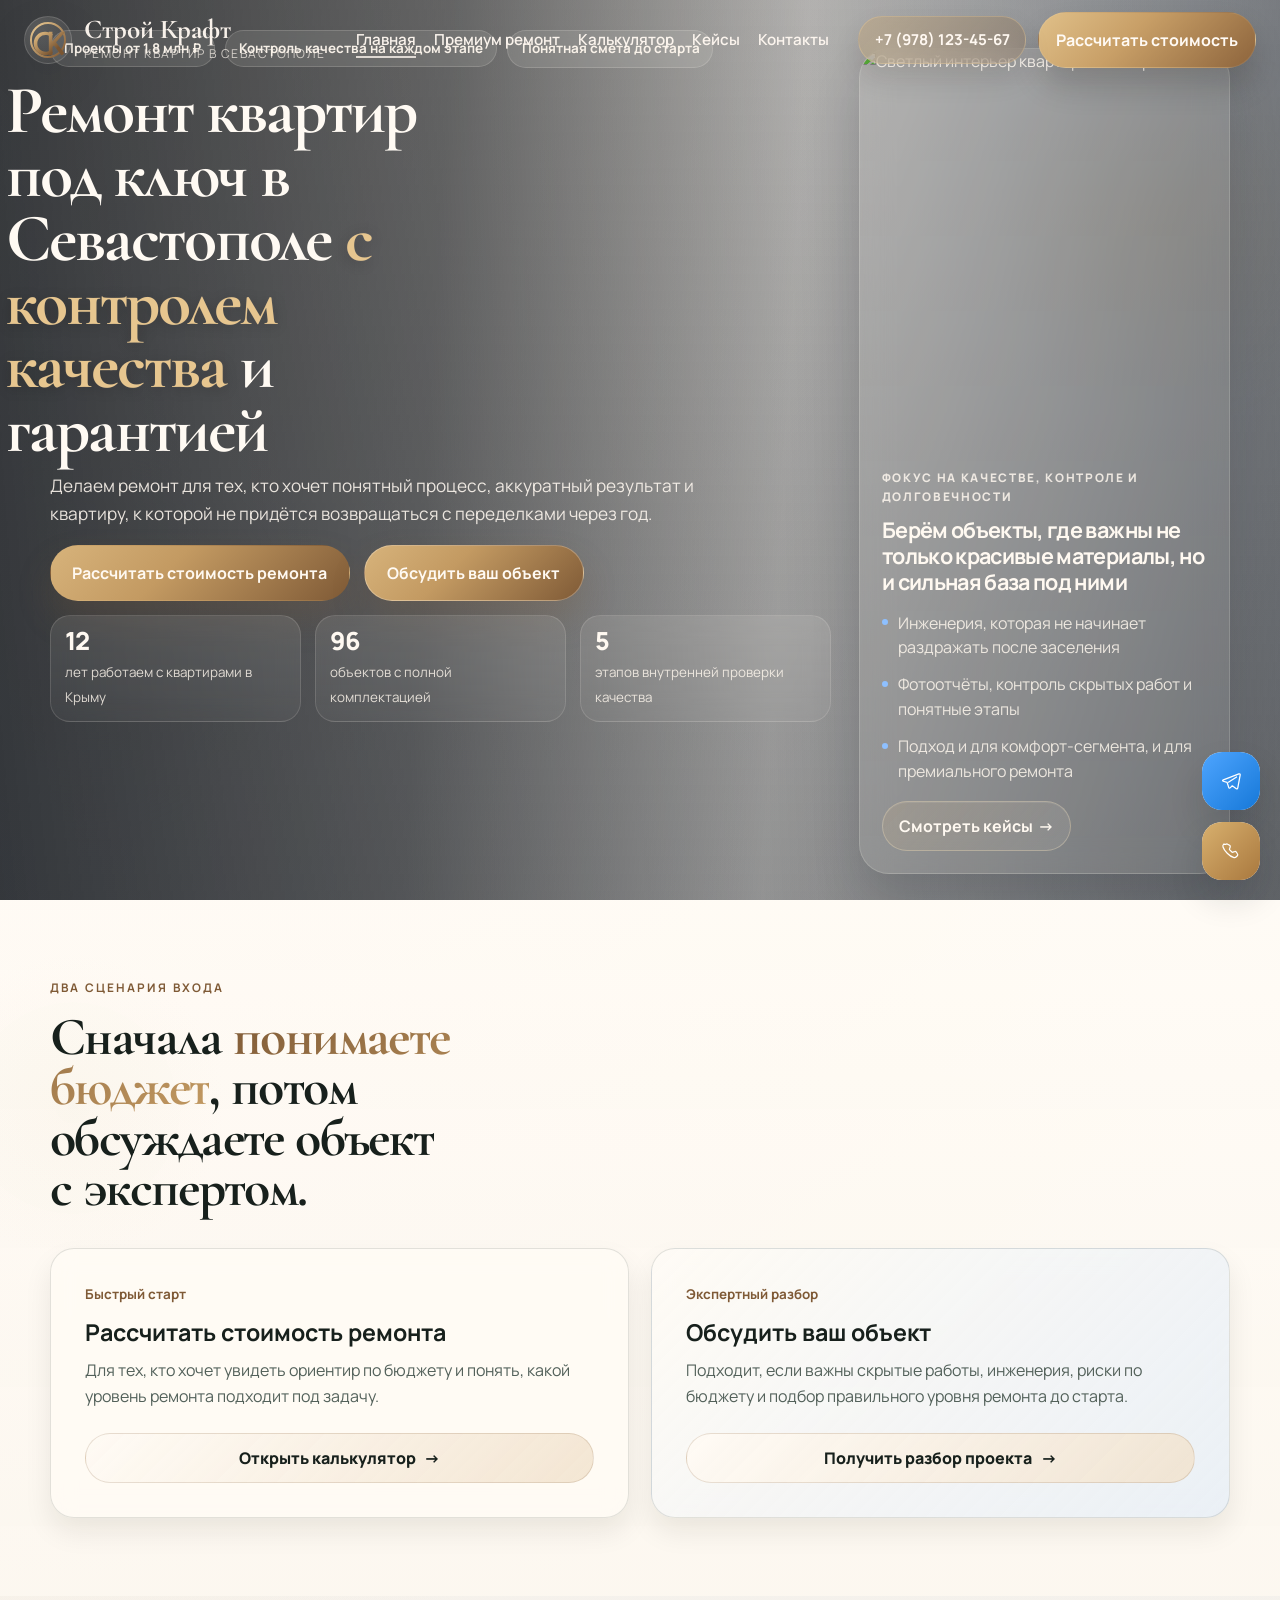
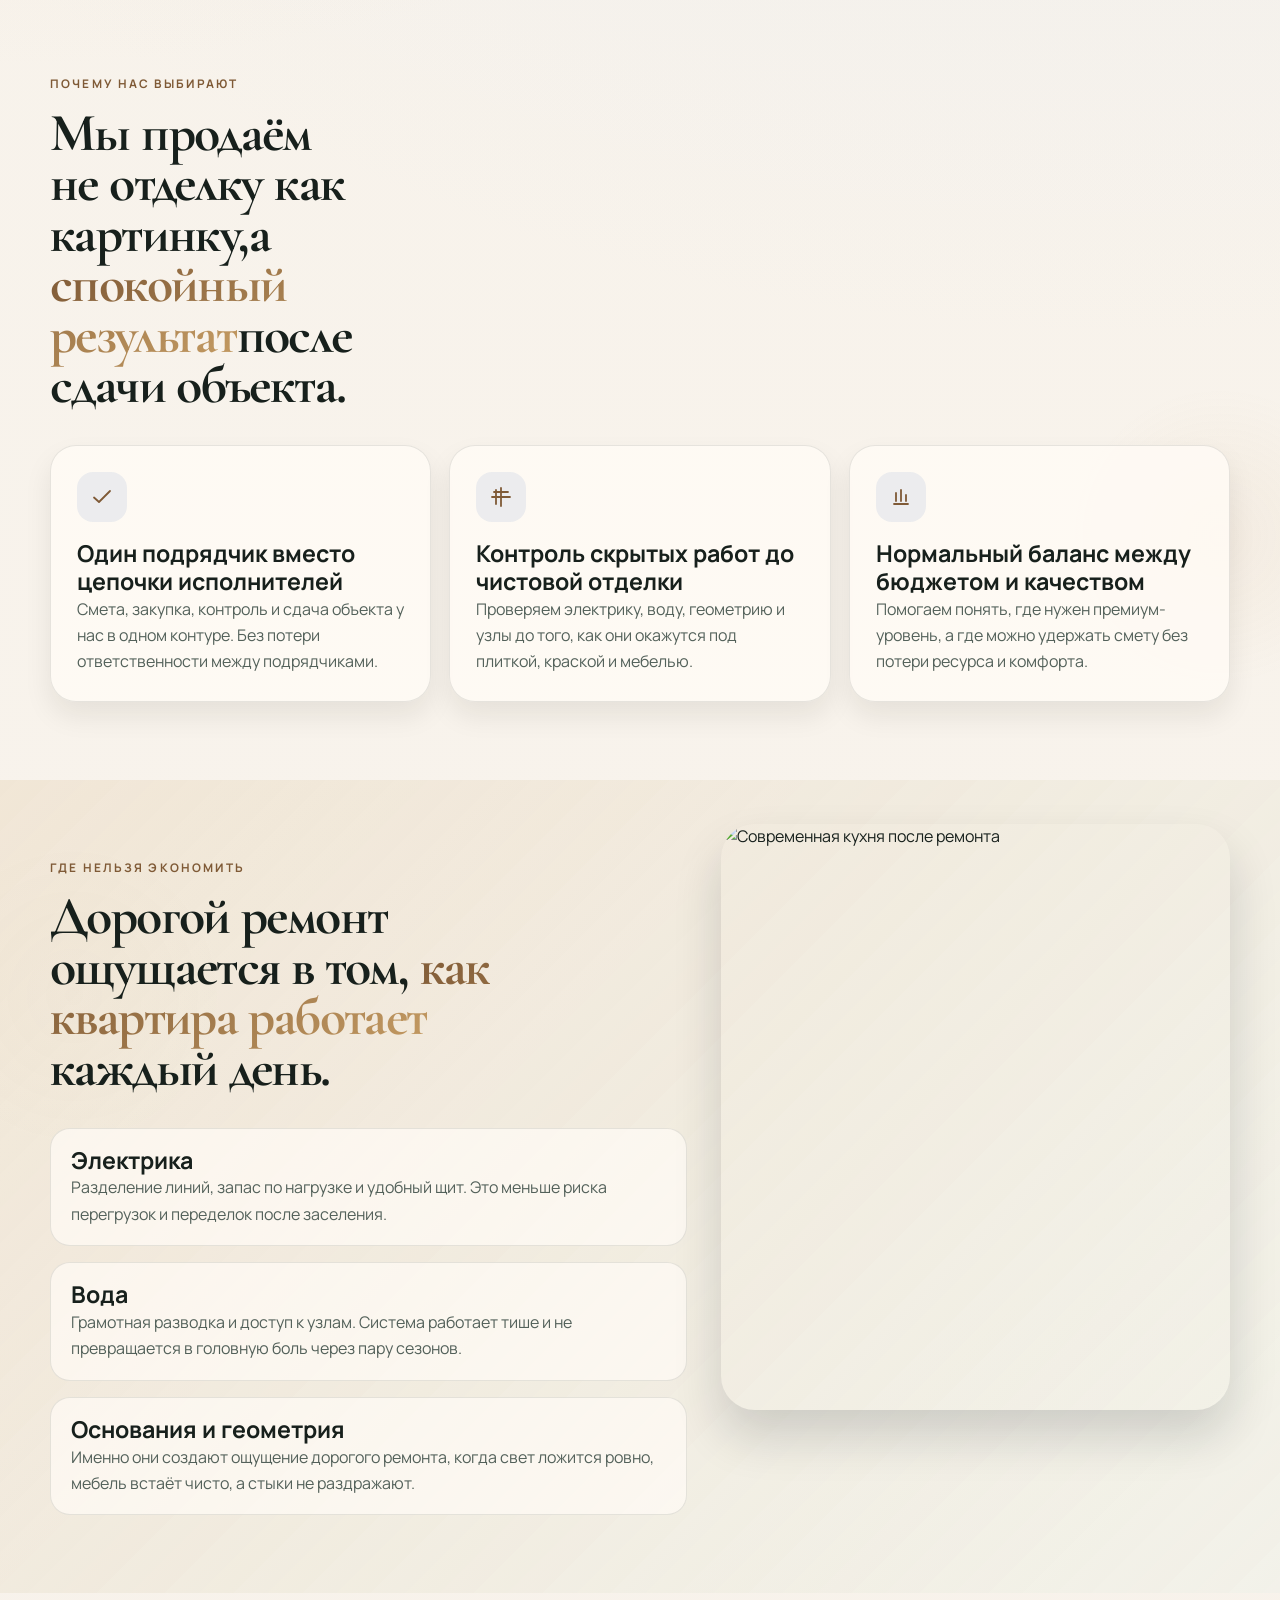
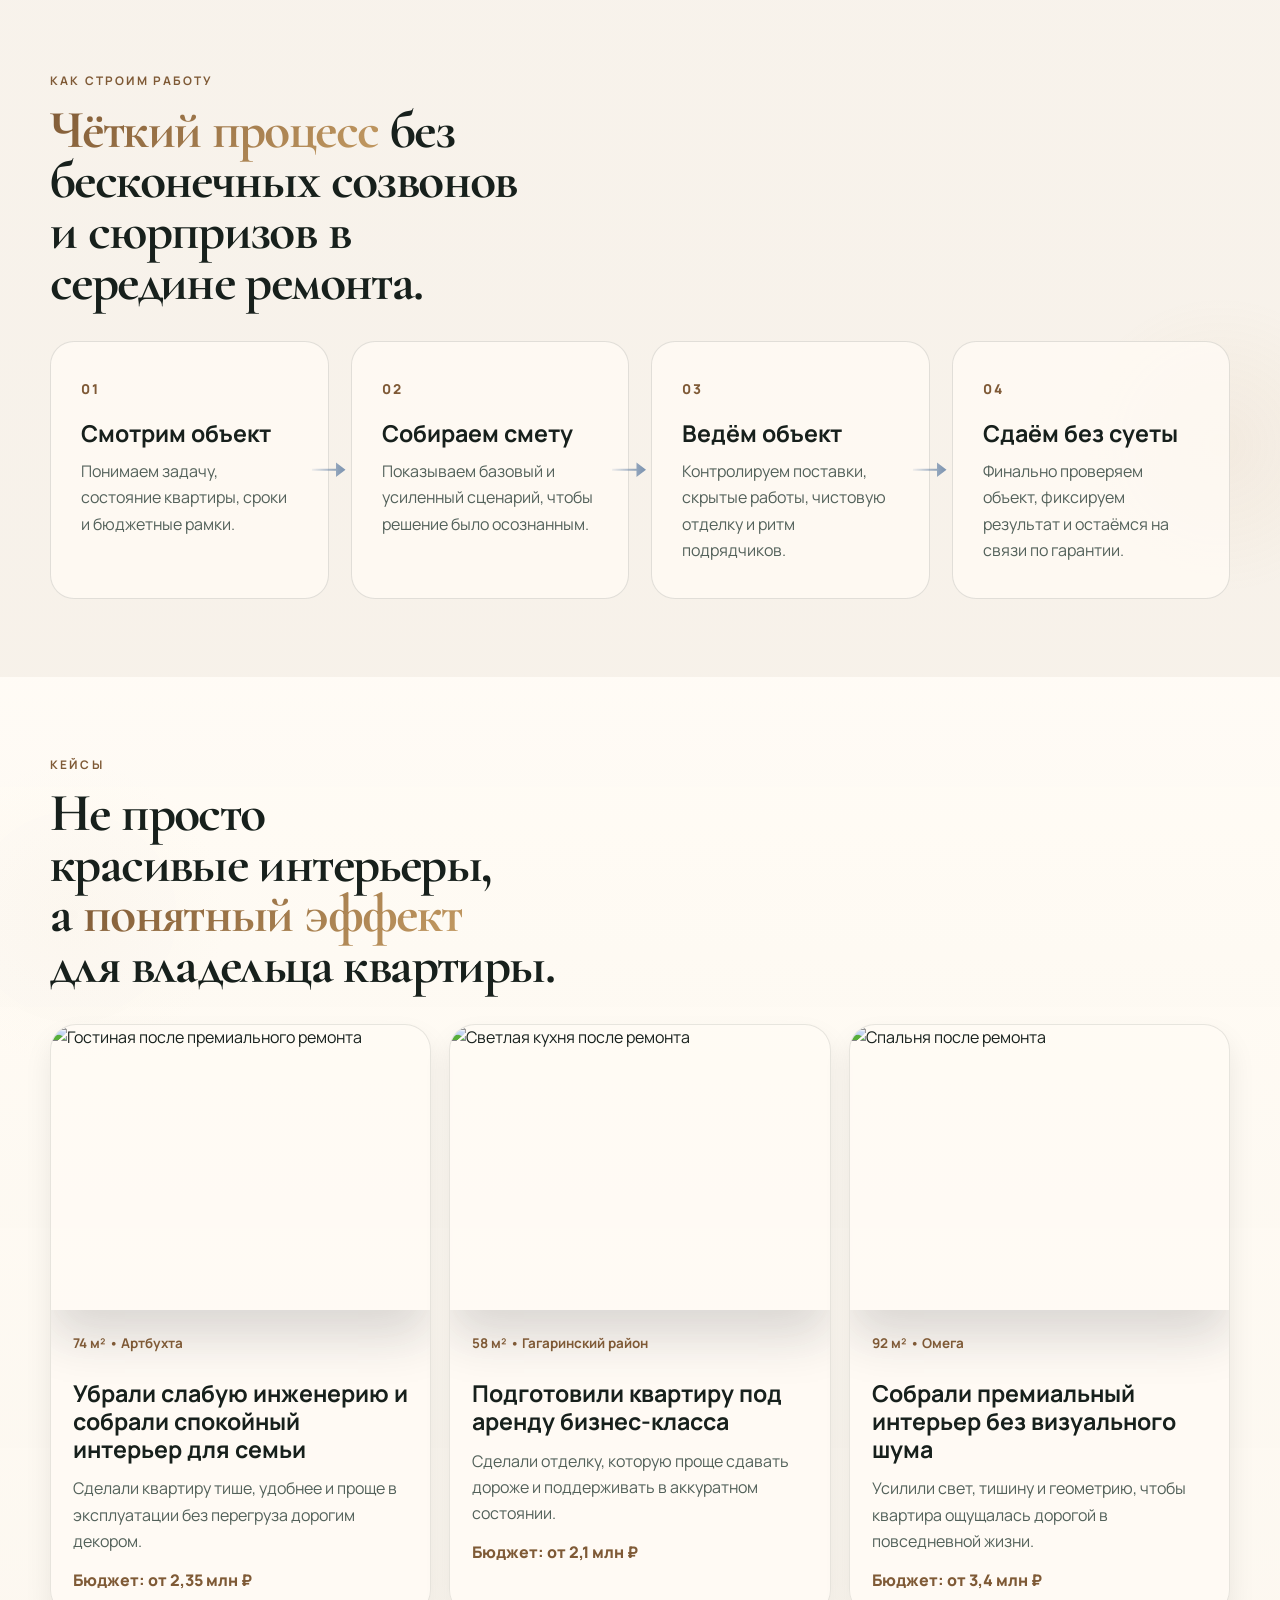
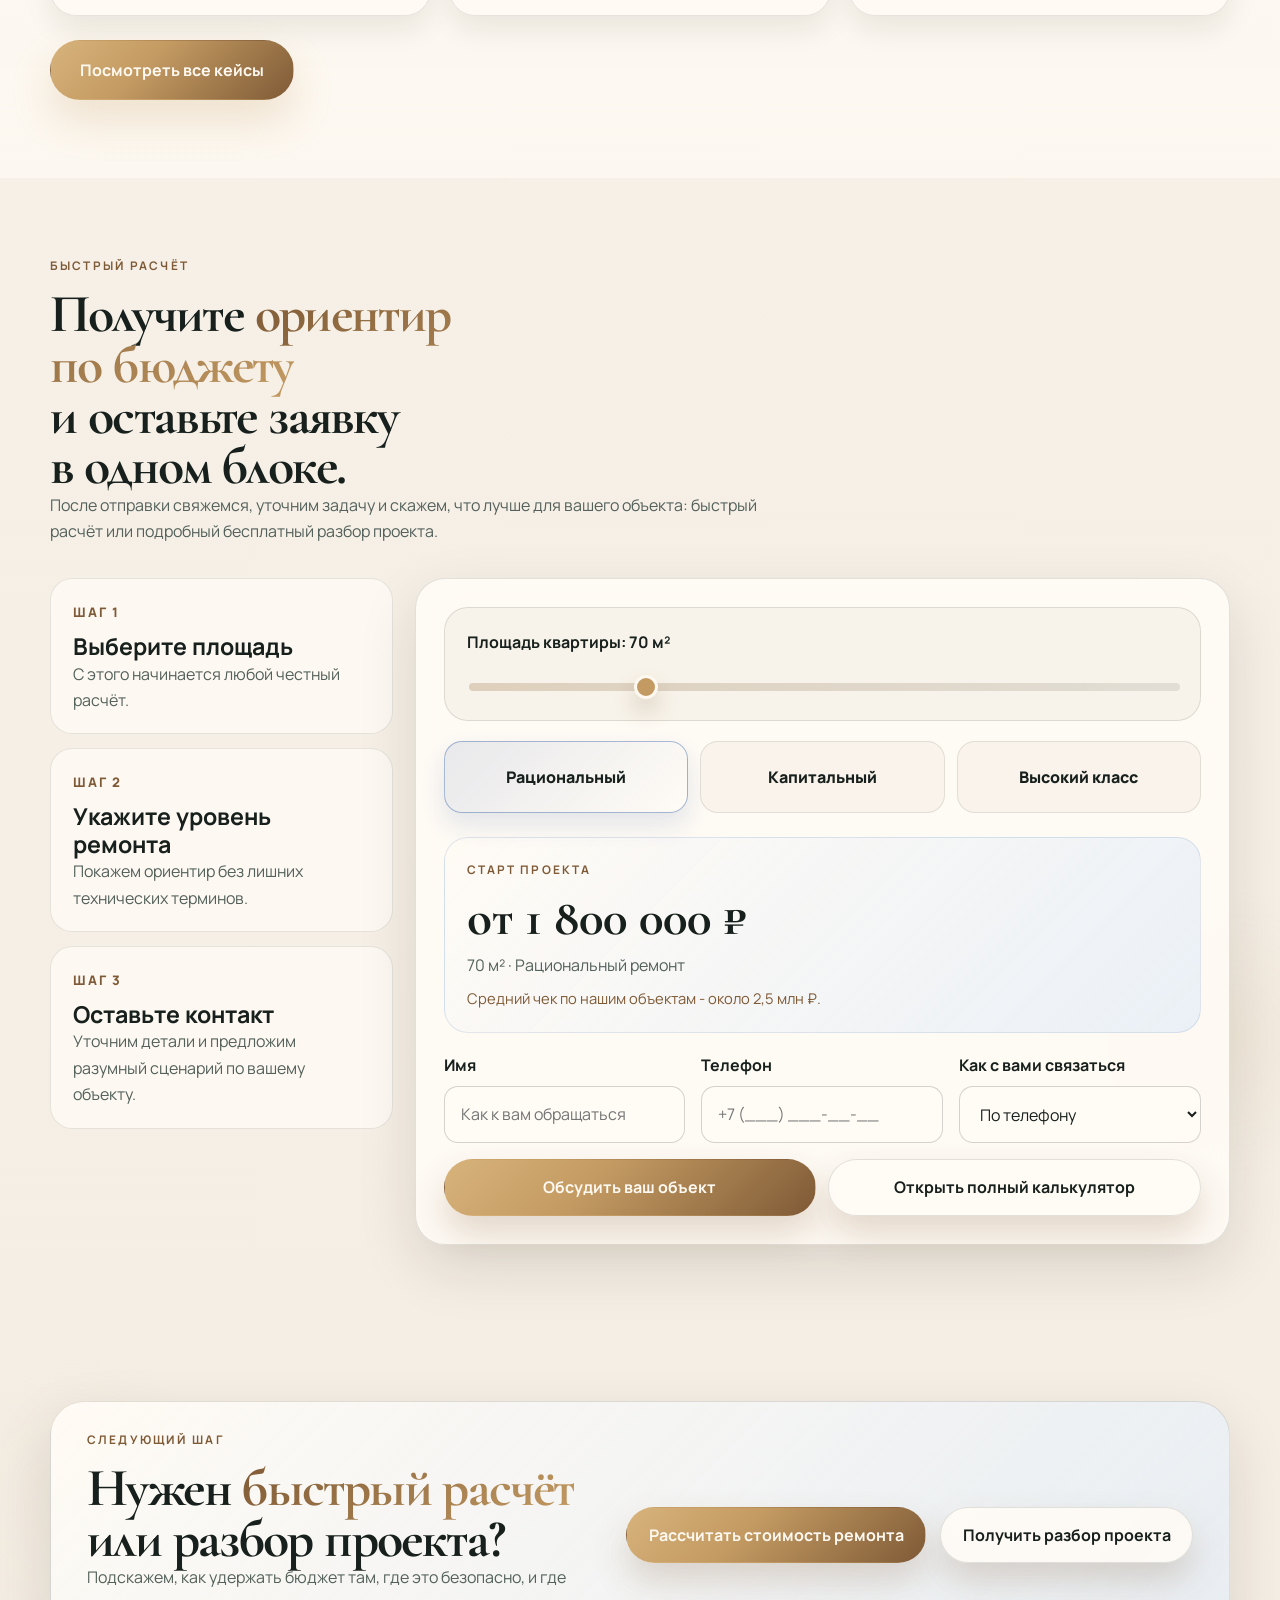
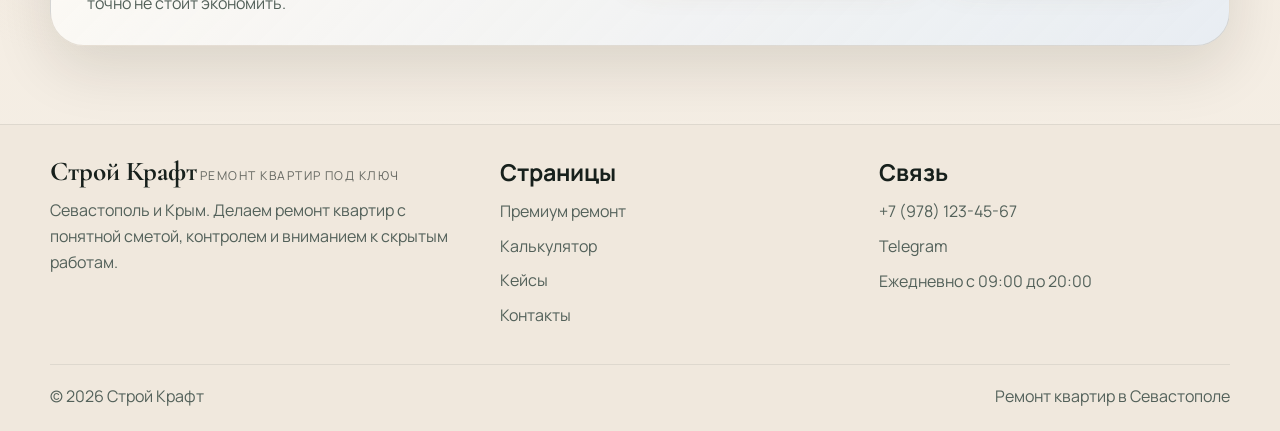
==== commit bb5e7927: "gjhghghgh" ====
--- a/index.html
+++ b/index.html
@@ -153,9 +153,9 @@
     <section class="section section--accent">
       <div class="container split split--narrow">
         <div class="split__content">
-        <div class="section-heading" data-reveal>
+        <div class="section-heading section-heading--performance" data-reveal>
           <p class="kicker">Где нельзя экономить</p>
-          <h2>Дорогой ремонт ощущается не только в фактуре, а в том, <span class="text-highlight">как квартира работает</span> каждый день.</h2>
+          <h2>Дорогой ремонт ощущается в том, <span class="text-highlight">как квартира работает</span> каждый день.</h2>
         </div>
           <div class="benefit-stack">
             <article data-reveal>
--- a/style.css
+++ b/style.css
@@ -2629,6 +2629,14 @@
   max-width: 22ch;
 }
 
+.section-heading--performance {
+  max-width: 980px;
+}
+
+.section-heading--performance h2 {
+  max-width: 18ch;
+}
+
 .heading-break--estimate {
   display: block;
 }
@@ -2880,6 +2888,19 @@
   margin-top: 20px;
 }
 
+.page-contact .page-hero__content {
+  max-width: 860px;
+  padding-top: 34px;
+}
+
+.page-contact .page-hero__content h1 {
+  max-width: 12.8ch;
+}
+
+.page-contact .page-hero__media {
+  background-position: center calc(50% + 30px);
+}
+
 .case-story {
   gap: 34px;
   align-items: start;
@@ -3213,6 +3234,10 @@
     max-width: none;
   }
 
+  .section-heading--performance h2 {
+    max-width: none;
+  }
+
   .final-cta__box--home h2 {
     max-width: none;
   }
@@ -3276,16 +3301,17 @@
 .floating-contact-widget__link {
   display: inline-flex;
   align-items: center;
-  gap: 10px;
-  min-height: 56px;
-  padding: 8px 10px 8px 8px;
-  border-radius: 999px;
+  justify-content: center;
+  width: 58px;
+  height: 58px;
+  min-height: 58px;
+  padding: 0;
+  border-radius: 20px;
   border: 1px solid rgba(255, 248, 240, 0.38);
   background: rgba(255, 251, 245, 0.92);
   backdrop-filter: blur(16px);
   box-shadow: 0 18px 34px rgba(20, 27, 37, 0.14);
   color: var(--text);
-  font-weight: 800;
 }
 
 .floating-contact-widget__link:hover,
@@ -3299,15 +3325,15 @@
   display: inline-flex;
   align-items: center;
   justify-content: center;
-  width: 40px;
-  height: 40px;
-  border-radius: 50%;
-  flex: 0 0 40px;
+  width: 58px;
+  height: 58px;
+  border-radius: 20px;
+  flex: 0 0 58px;
 }
 
 .floating-contact-widget__icon svg {
-  width: 20px;
-  height: 20px;
+  width: 22px;
+  height: 22px;
 }
 
 .floating-contact-widget__link--telegram .floating-contact-widget__icon {
@@ -3318,6 +3344,10 @@
 .floating-contact-widget__link--phone .floating-contact-widget__icon {
   background: linear-gradient(135deg, #d8b06e, #a9783e);
   color: #fff;
+}
+
+.floating-contact-widget__link span:not(.floating-contact-widget__icon) {
+  display: none;
 }
 
 @media (max-width: 720px) {
@@ -3329,14 +3359,9 @@
 
   .floating-contact-widget__link {
     width: 54px;
+    height: 54px;
     min-height: 54px;
-    padding: 0;
-    justify-content: center;
     border-radius: 18px;
-  }
-
-  .floating-contact-widget__link span:not(.floating-contact-widget__icon) {
-    display: none;
   }
 
   .floating-contact-widget__icon {
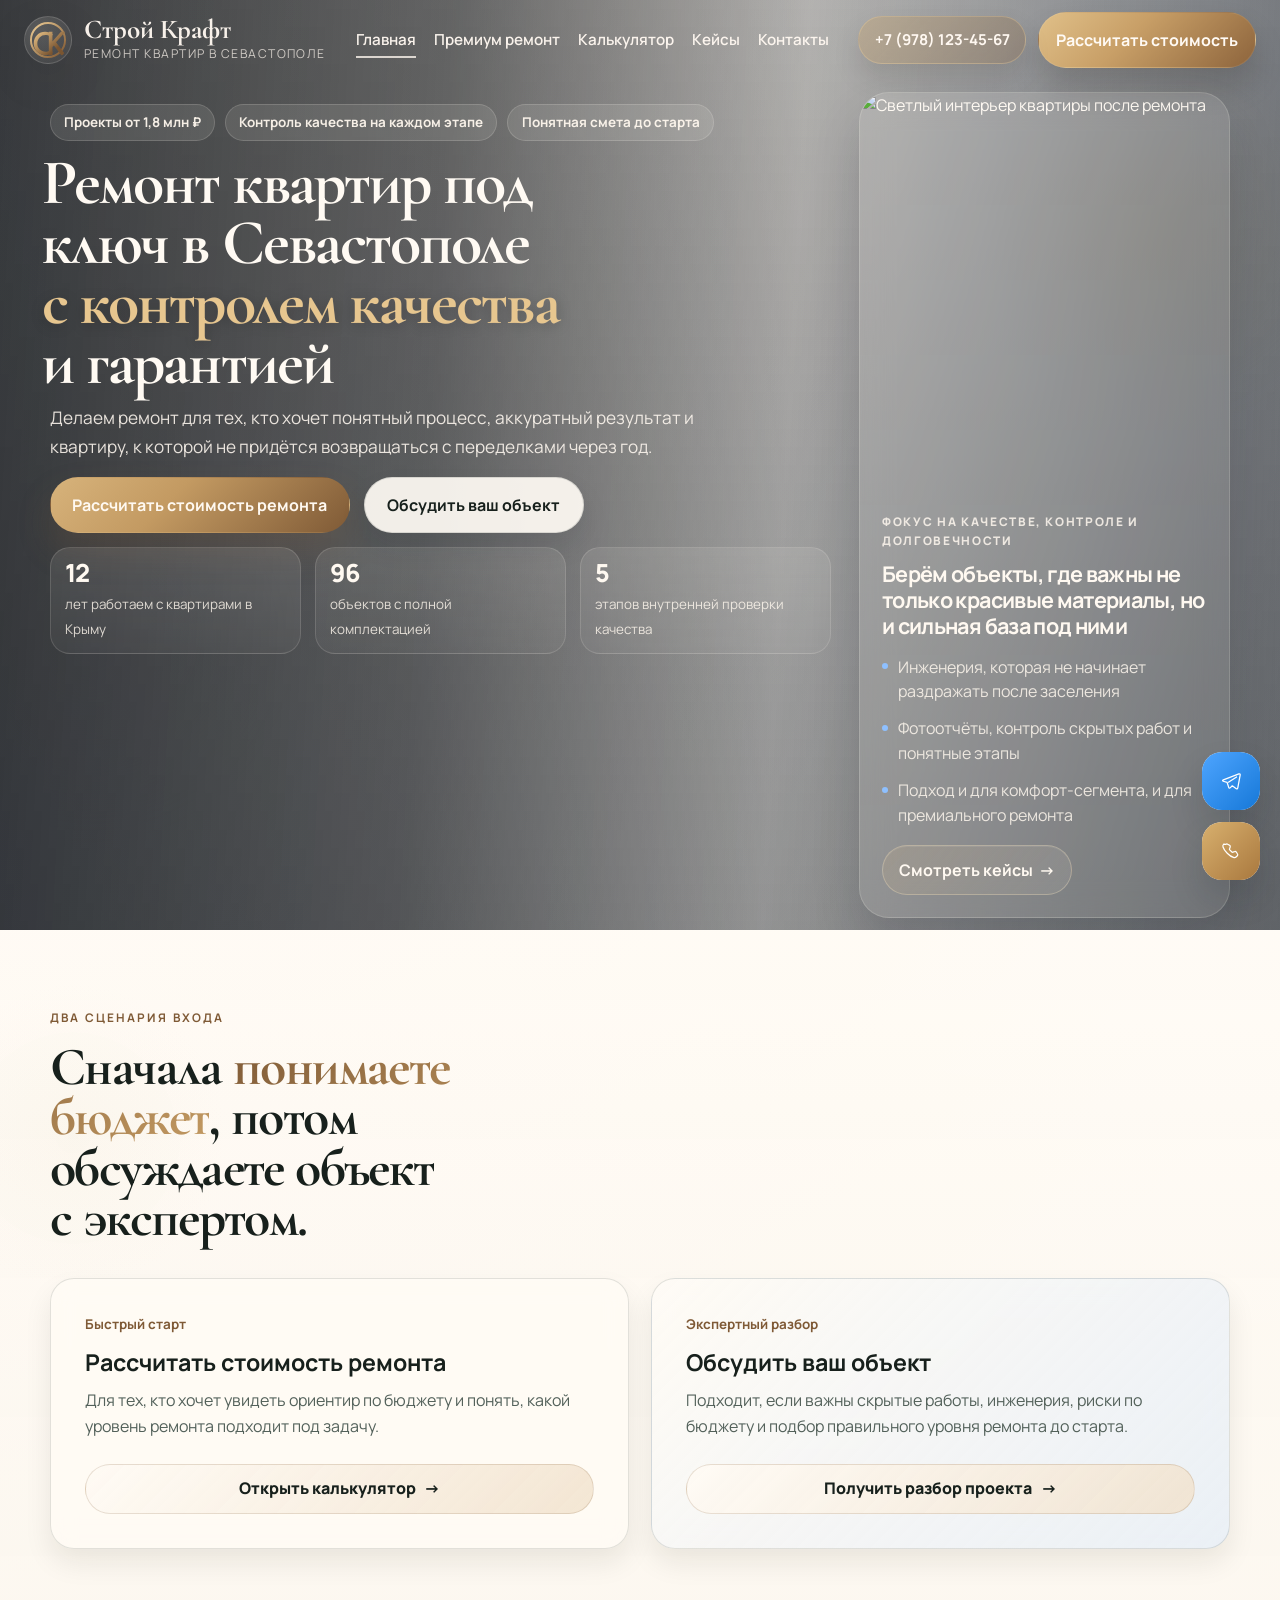
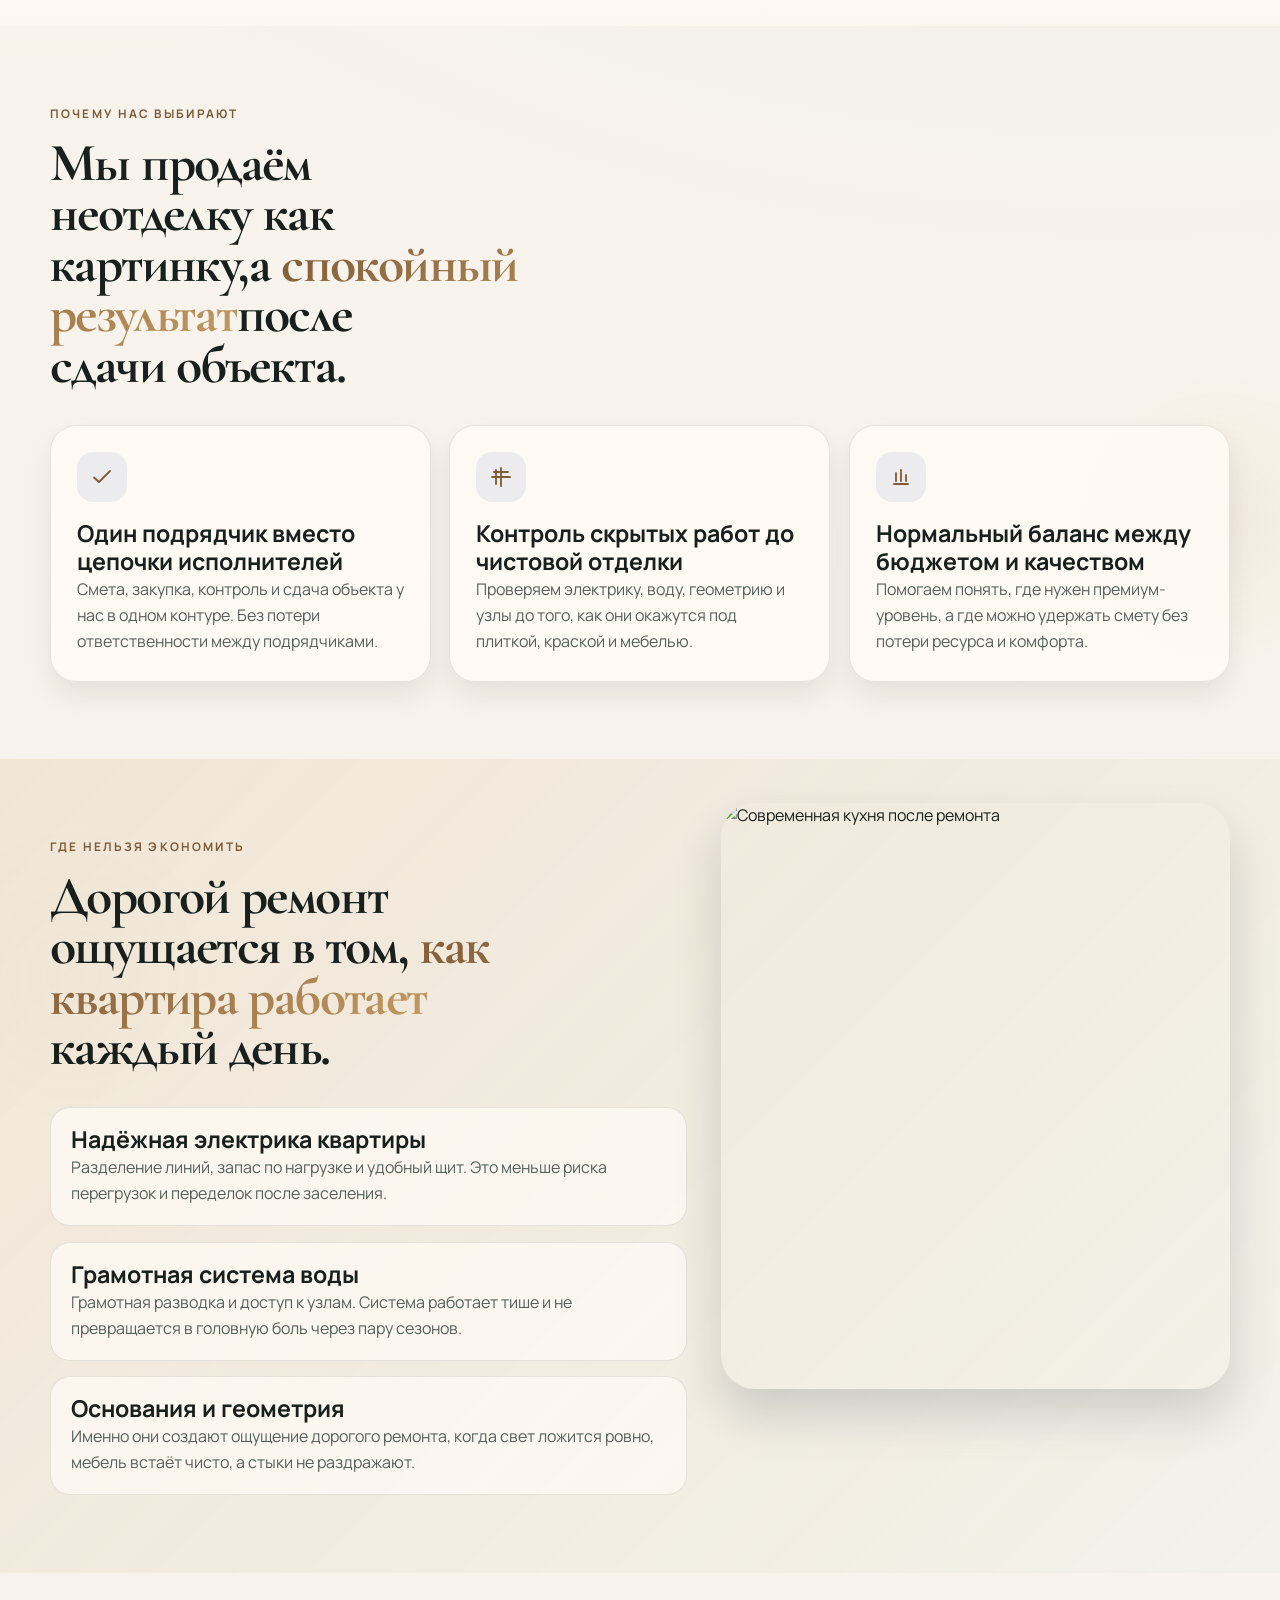
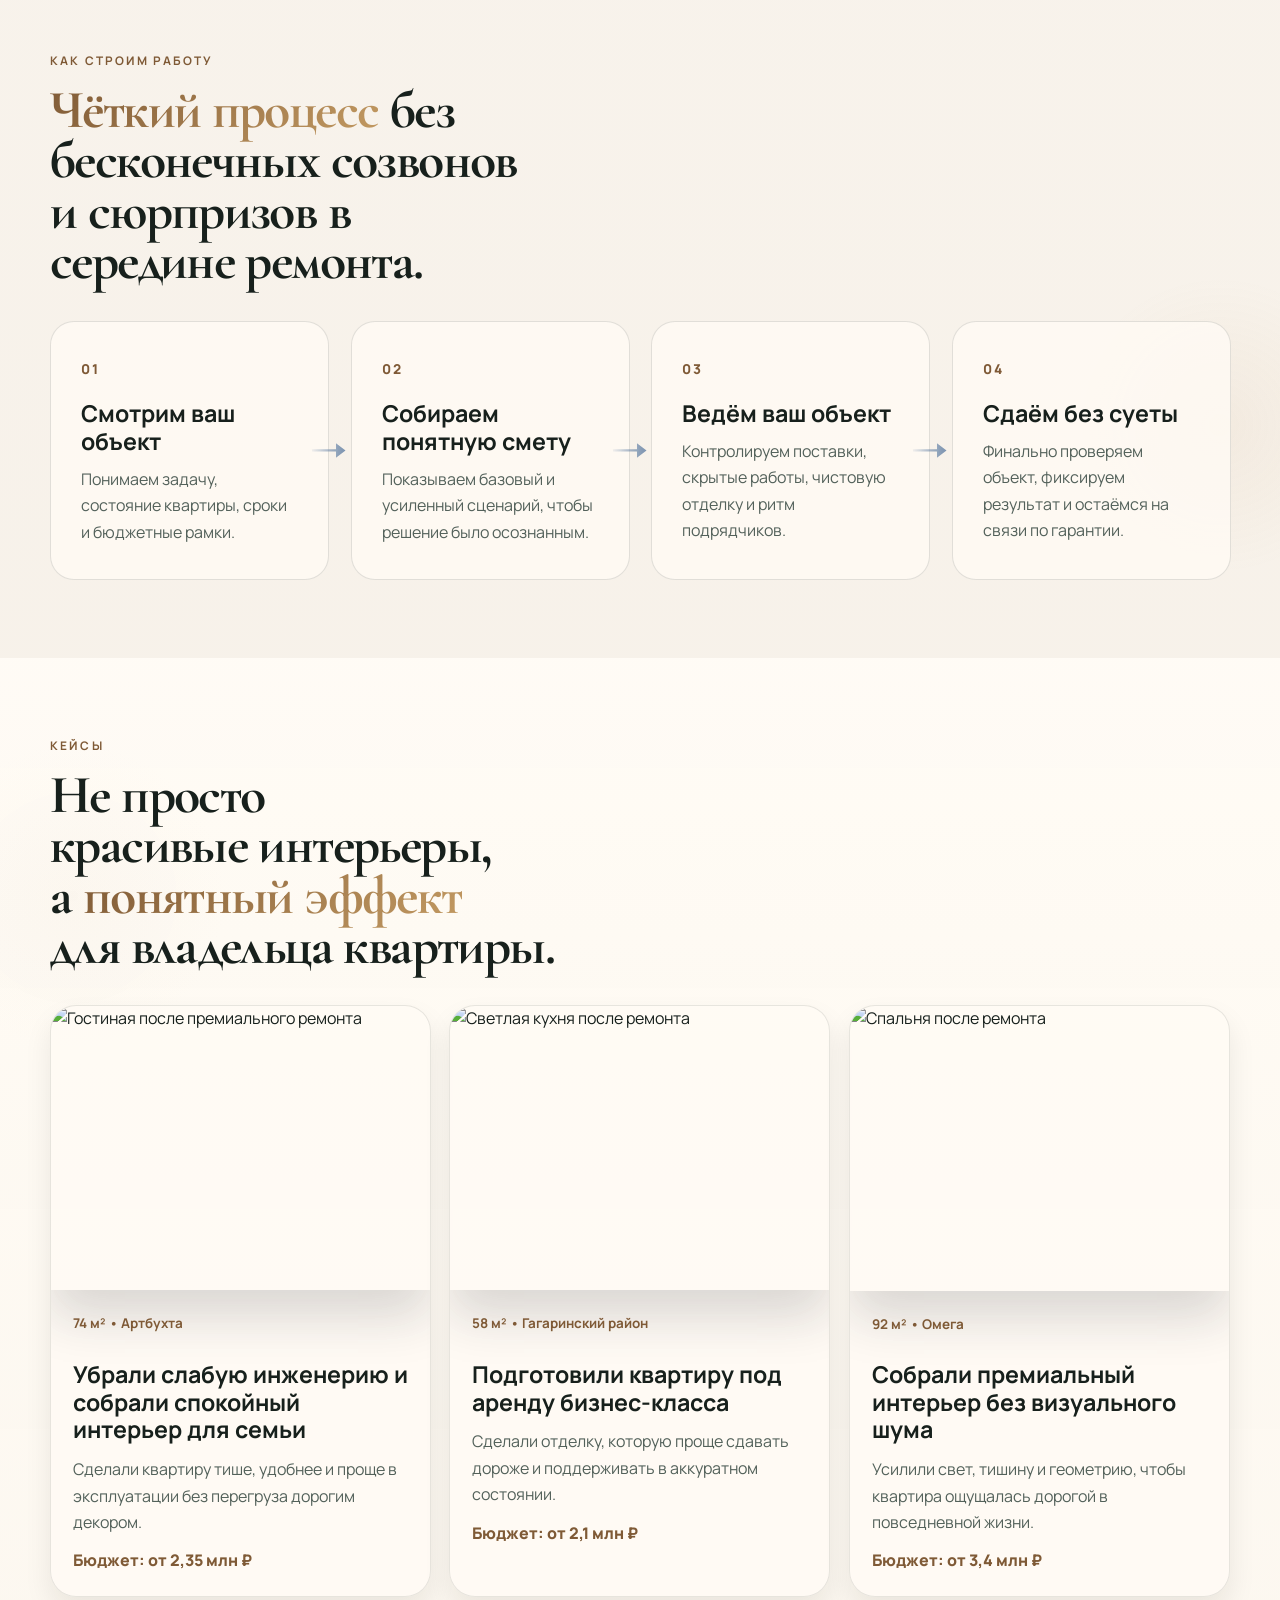
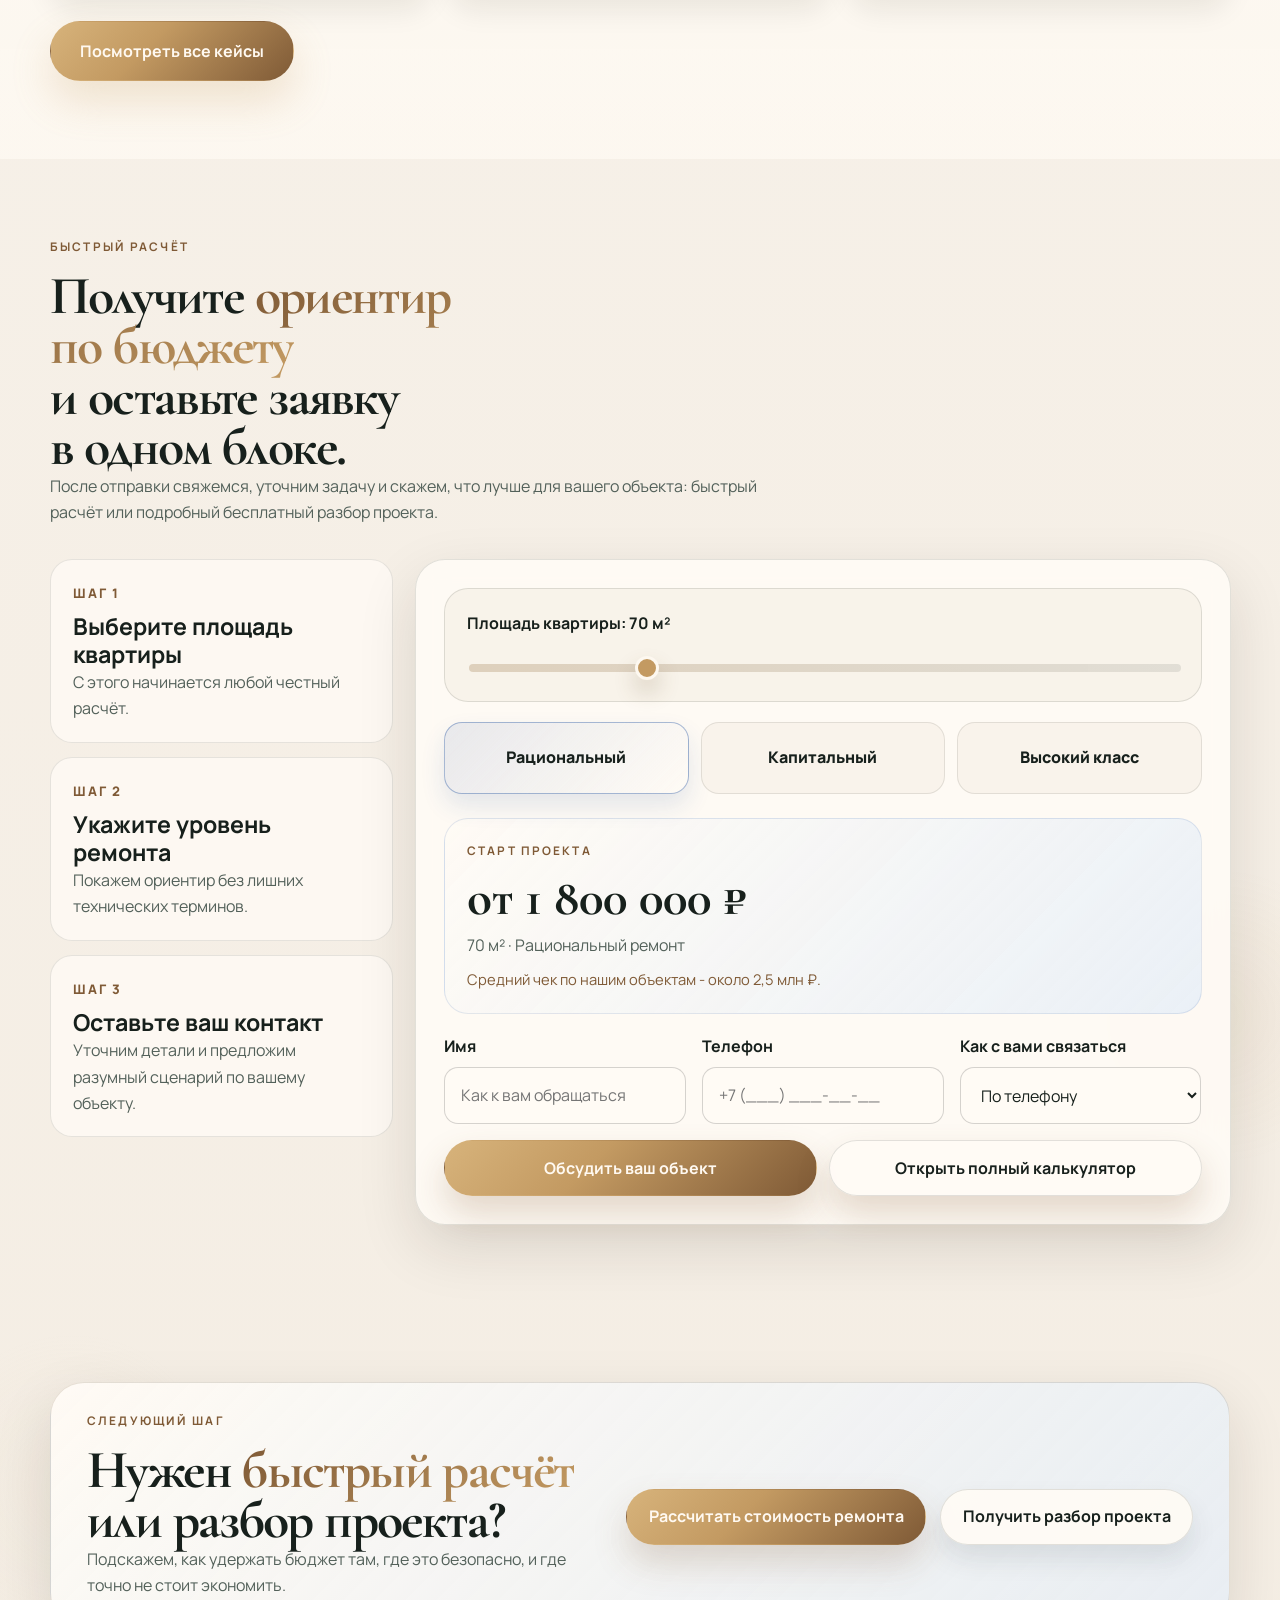
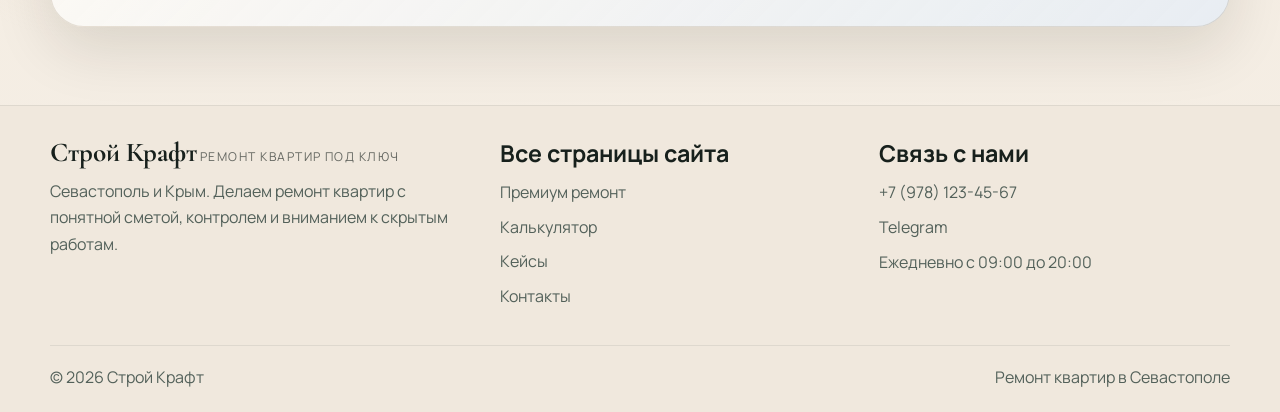
==== commit bc93c8fd: "hghghgh" ====
--- a/index.html
+++ b/index.html
@@ -122,7 +122,7 @@
       <div class="container">
         <div class="section-heading section-heading--proof" data-reveal>
           <p class="kicker">Почему нас выбирают</p>
-          <h2>Мы продаём не отделку как картинку,<span class="heading-break heading-break--proof"></span>а <span class="text-highlight">спокойный результат</span><span class="heading-break heading-break--proof"></span>после сдачи объекта.</h2>
+          <h2>Мы продаём не<span class="heading-break heading-break--proof"></span>отделку как картинку,<span class="heading-break heading-break--proof"></span>а <span class="text-highlight">спокойный результат</span><span class="heading-break heading-break--proof"></span>после сдачи объекта.</h2>
         </div>
         <div class="feature-grid">
           <article class="feature-card" data-reveal>
@@ -159,11 +159,11 @@
         </div>
           <div class="benefit-stack">
             <article data-reveal>
-              <h3>Электрика</h3>
+              <h3>Надёжная электрика квартиры</h3>
               <p>Разделение линий, запас по нагрузке и удобный щит. Это меньше риска перегрузок и переделок после заселения.</p>
             </article>
             <article data-reveal>
-              <h3>Вода</h3>
+              <h3>Грамотная система воды</h3>
               <p>Грамотная разводка и доступ к узлам. Система работает тише и не превращается в головную боль через пару сезонов.</p>
             </article>
             <article data-reveal>
@@ -190,17 +190,17 @@
         <div class="timeline timeline--four">
           <article class="timeline__item" data-reveal>
             <span>01</span>
-            <h3>Смотрим объект</h3>
+              <h3>Смотрим ваш объект</h3>
             <p>Понимаем задачу, состояние квартиры, сроки и бюджетные рамки.</p>
           </article>
           <article class="timeline__item" data-reveal>
             <span>02</span>
-            <h3>Собираем смету</h3>
+              <h3>Собираем понятную смету</h3>
             <p>Показываем базовый и усиленный сценарий, чтобы решение было осознанным.</p>
           </article>
           <article class="timeline__item" data-reveal>
             <span>03</span>
-            <h3>Ведём объект</h3>
+              <h3>Ведём ваш объект</h3>
             <p>Контролируем поставки, скрытые работы, чистовую отделку и ритм подрядчиков.</p>
           </article>
           <article class="timeline__item" data-reveal>
@@ -264,7 +264,7 @@
           <div class="home-estimator__steps">
             <article class="home-step" data-reveal>
               <span>Шаг 1</span>
-              <h3>Выберите площадь</h3>
+                <h3>Выберите площадь квартиры</h3>
               <p>С этого начинается любой честный расчёт.</p>
             </article>
             <article class="home-step" data-reveal>
@@ -274,7 +274,7 @@
             </article>
             <article class="home-step" data-reveal>
               <span>Шаг 3</span>
-              <h3>Оставьте контакт</h3>
+                <h3>Оставьте ваш контакт</h3>
               <p>Уточним детали и предложим разумный сценарий по вашему объекту.</p>
             </article>
           </div>
@@ -361,14 +361,14 @@
         <p>Севастополь и Крым. Делаем ремонт квартир с понятной сметой, контролем и вниманием к скрытым работам.</p>
       </div>
       <div>
-        <h3>Страницы</h3>
+        <h3>Все страницы сайта</h3>
         <a href="premium.html">Премиум ремонт</a>
         <a href="calculator.html">Калькулятор</a>
         <a href="cases.html">Кейсы</a>
         <a href="contact.html">Контакты</a>
       </div>
       <div>
-        <h3>Связь</h3>
+        <h3>Связь с нами</h3>
         <a href="tel:+79781234567">+7 (978) 123-45-67</a>
         <a href="https://t.me/stroykraft_sev" target="_blank" rel="noopener">Telegram</a>
         <p>Ежедневно с 09:00 до 20:00</p>
--- a/style.css
+++ b/style.css
@@ -1321,17 +1321,6 @@
   transform: translate(-50%, 0);
 }
 
-[data-reveal] {
-  opacity: 0;
-  transform: translateY(26px);
-  transition: opacity 700ms cubic-bezier(0.2, 0.7, 0, 1), transform 700ms cubic-bezier(0.2, 0.7, 0, 1);
-}
-
-[data-reveal].is-visible {
-  opacity: 1;
-  transform: translateY(0);
-}
-
 @media (prefers-reduced-motion: reduce) {
   html {
     scroll-behavior: auto;
@@ -1344,9 +1333,16 @@
     transition: none !important;
   }
 
-  [data-reveal] {
-    opacity: 1;
-    transform: none;
+  [data-reveal],
+  .section-heading[data-reveal],
+  .section-heading[data-reveal] h2,
+  .final-cta__box[data-reveal] h2,
+  .hero-copy h1[data-reveal],
+  .page-hero__content h1[data-reveal],
+  .case-story__content > h2[data-reveal] {
+    opacity: 1 !important;
+    transform: none !important;
+    clip-path: none !important;
   }
 }
 
@@ -2429,20 +2425,25 @@
 .hero,
 .page-hero {
   min-height: 100svh;
-  padding: calc(var(--header-height) - 26px) 0 10px;
+  padding: calc(var(--header-height) + 18px) 0 12px;
   align-items: start;
 }
 
 .hero h1,
 .page-hero h1 {
-  font-size: clamp(2.7rem, 5.3vw, 4.7rem);
+  font-size: clamp(2.6rem, 5vw, 4.45rem);
   line-height: 0.94;
-  max-width: 15.5ch;
+  max-width: 17.6ch;
   text-wrap: pretty;
 }
 
 .page-home .hero {
   min-height: 100svh;
+}
+
+.page-home .hero-copy h1 {
+  margin-left: 0;
+  padding-left: 20px;
 }
 
 .page-hero--compact {
@@ -2464,12 +2465,12 @@
 
 .hero-copy,
 .page-hero__content {
-  padding-top: 0;
+  padding-top: 12px;
 }
 
 .hero-copy {
   max-width: 820px;
-  margin-top: -18px;
+  margin-top: 0;
 }
 
 .page-hero__content {
@@ -2525,6 +2526,23 @@
   min-width: 220px;
 }
 
+.hero__actions > .button:not(:first-child):not(.button--small),
+.final-cta__actions > .button:not(:first-child):not(.button--small) {
+  background: rgba(255, 251, 245, 0.92);
+  color: var(--text);
+  border-color: rgba(23, 32, 28, 0.12);
+  box-shadow: 0 14px 26px rgba(20, 27, 37, 0.1);
+}
+
+.hero__actions > .button:not(:first-child):not(.button--small):hover,
+.hero__actions > .button:not(:first-child):not(.button--small):focus-visible,
+.final-cta__actions > .button:not(:first-child):not(.button--small):hover,
+.final-cta__actions > .button:not(:first-child):not(.button--small):focus-visible {
+  background: #fffdf9;
+  border-color: rgba(23, 32, 28, 0.2);
+  box-shadow: 0 16px 28px rgba(20, 27, 37, 0.12);
+}
+
 .hero-proof {
   margin-top: 14px;
 }
@@ -2543,7 +2561,7 @@
 }
 
 .hero-panel {
-  transform: translateY(-58px);
+  transform: translateY(-28px);
   border-radius: 30px;
   background: linear-gradient(180deg, rgba(255, 251, 245, 0.12), rgba(255, 251, 245, 0.08));
 }
@@ -2585,8 +2603,16 @@
 }
 
 .section-heading h2 {
-  max-width: 14ch;
+  max-width: 18ch;
   text-wrap: balance;
+}
+
+.section-heading--proof {
+  max-width: 1060px;
+}
+
+.section-heading--proof h2 {
+  max-width: 18.6ch;
 }
 
 .section-heading--entry {
@@ -2635,6 +2661,21 @@
 
 .section-heading--performance h2 {
   max-width: 18ch;
+}
+
+.section-heading--cases-result {
+  max-width: 980px;
+  margin-inline: auto;
+  text-align: center;
+}
+
+.section-heading--cases-result h2 {
+  max-width: 20ch;
+  margin-inline: auto;
+}
+
+.heading-break--results {
+  display: block;
 }
 
 .heading-break--estimate {
@@ -2890,11 +2931,24 @@
 
 .page-contact .page-hero__content {
   max-width: 860px;
-  padding-top: 34px;
+  padding-top: 28px;
 }
 
 .page-contact .page-hero__content h1 {
-  max-width: 12.8ch;
+  max-width: 15.8ch;
+}
+
+.case-story__content > h2 {
+  max-width: 16ch;
+  text-wrap: balance;
+}
+
+.page-calculator #calculatorWizard {
+  scroll-margin-top: calc(var(--header-height) + 26px);
+}
+
+.heading-break--contact {
+  display: block;
 }
 
 .page-contact .page-hero__media {
@@ -3027,14 +3081,18 @@
 [data-reveal] {
   opacity: 0;
   transform: translate3d(0, 24px, 0);
-  transition: opacity 760ms cubic-bezier(0.2, 0.7, 0, 1), transform 760ms cubic-bezier(0.2, 0.7, 0, 1);
+  will-change: transform, opacity;
+  transition:
+    opacity 920ms cubic-bezier(0.18, 0.82, 0.18, 1),
+    transform 1220ms cubic-bezier(0.18, 0.82, 0.18, 1);
 }
 
 .section-heading[data-reveal],
+.final-cta__box[data-reveal],
 .hero-copy h1[data-reveal],
 .page-hero__content h1[data-reveal],
 .case-story__content > h2[data-reveal] {
-  transform: translate3d(-44px, 0, 0);
+  transform: translate3d(-28px, 0, 0);
 }
 
 [data-reveal].is-visible {
@@ -3090,7 +3148,7 @@
   .hero,
   .page-hero {
     min-height: auto;
-    padding: calc(var(--header-height) - 10px) 0 12px;
+    padding: calc(var(--header-height) + 12px) 0 14px;
     align-items: start;
   }
 
@@ -3101,7 +3159,11 @@
   .hero-panel {
     max-width: 560px;
     margin-inline: auto;
-    transform: translateY(-20px);
+    transform: translateY(10px);
+  }
+
+  .page-home .hero-copy h1 {
+    margin-left: 0;
   }
 
   .hero-proof {
@@ -3147,7 +3209,11 @@
 
   .hero,
   .page-hero {
-    padding: calc(var(--header-height) - 8px) 0 12px;
+    padding: calc(var(--header-height) + 10px) 0 14px;
+  }
+
+  .page-home .hero-copy h1 {
+    margin-left: 0;
   }
 
   h1 {
@@ -3238,6 +3304,10 @@
     max-width: none;
   }
 
+  .section-heading--cases-result h2 {
+    max-width: none;
+  }
+
   .final-cta__box--home h2 {
     max-width: none;
   }
@@ -3254,8 +3324,16 @@
     display: none;
   }
 
+  .heading-break--results {
+    display: none;
+  }
+
+  .heading-break--contact {
+    display: none;
+  }
+
   .hero-copy {
-    margin-top: -10px;
+    margin-top: 0;
   }
 }
 
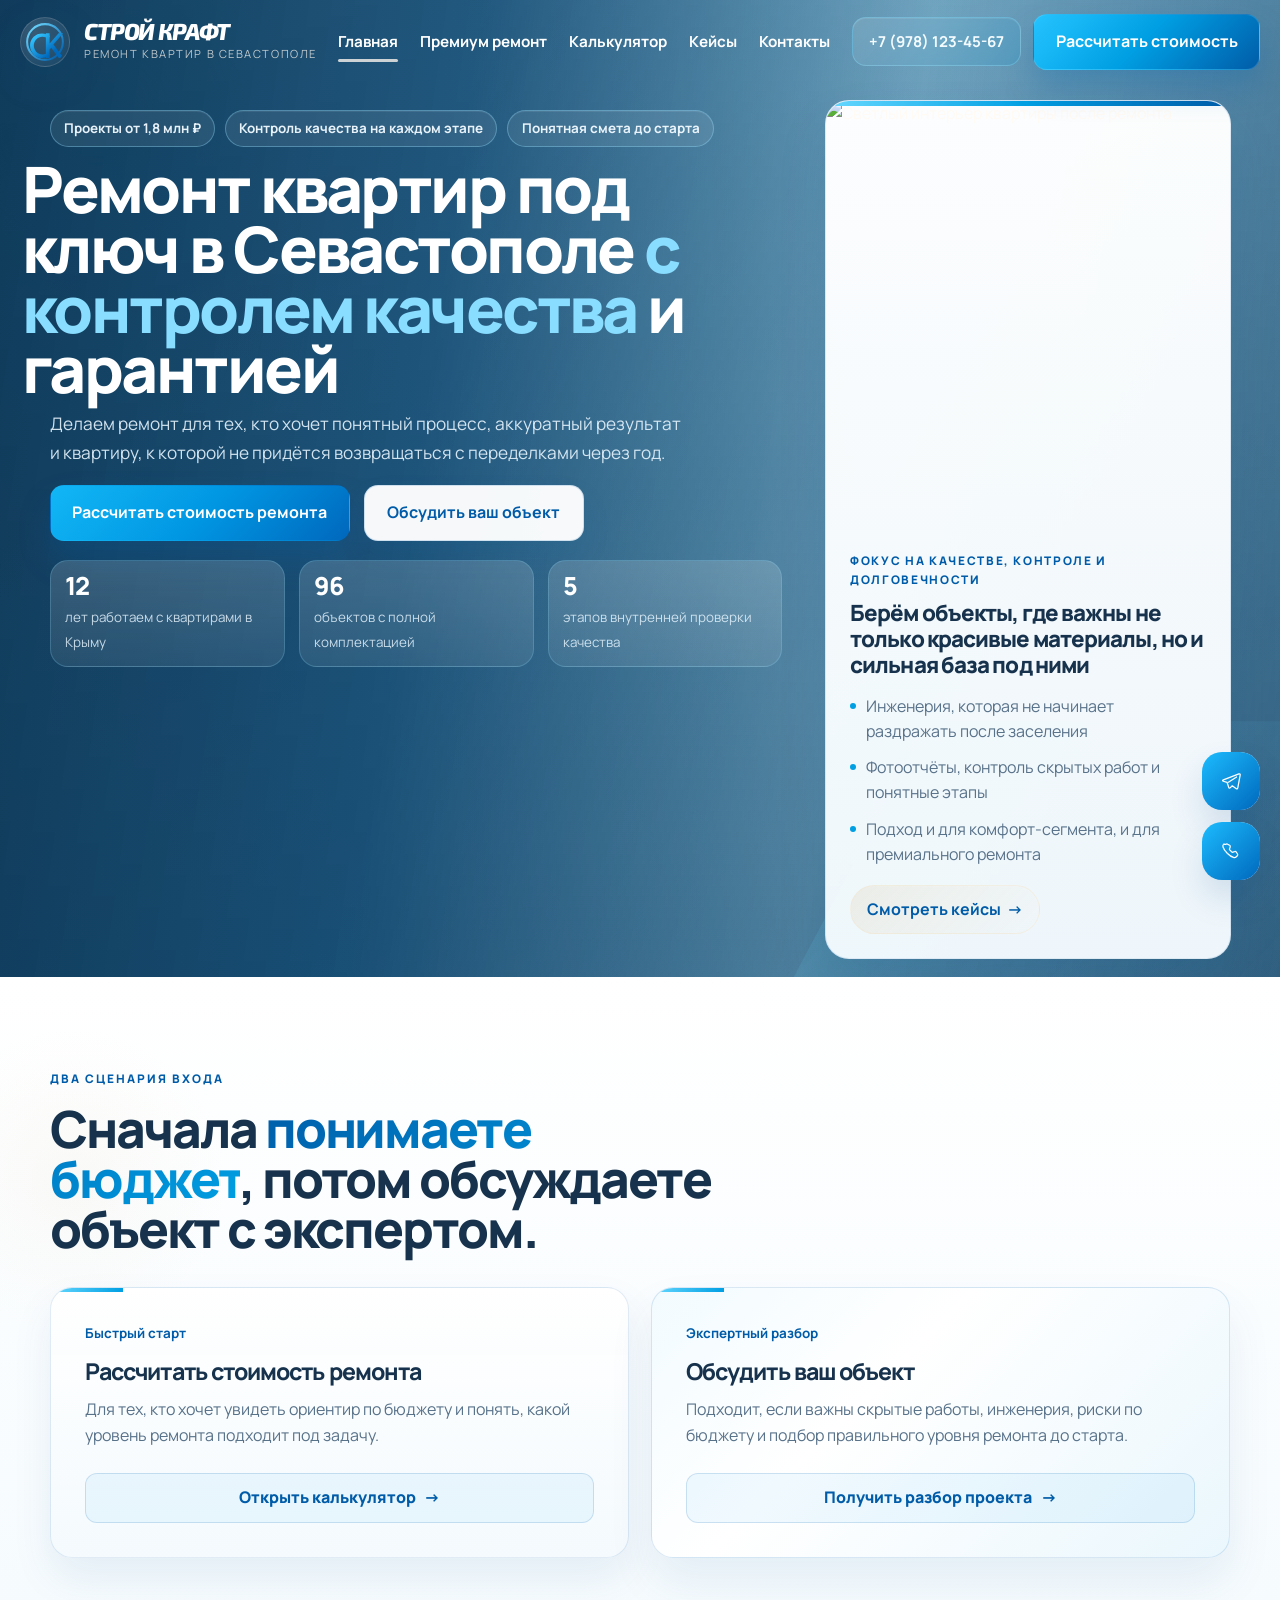
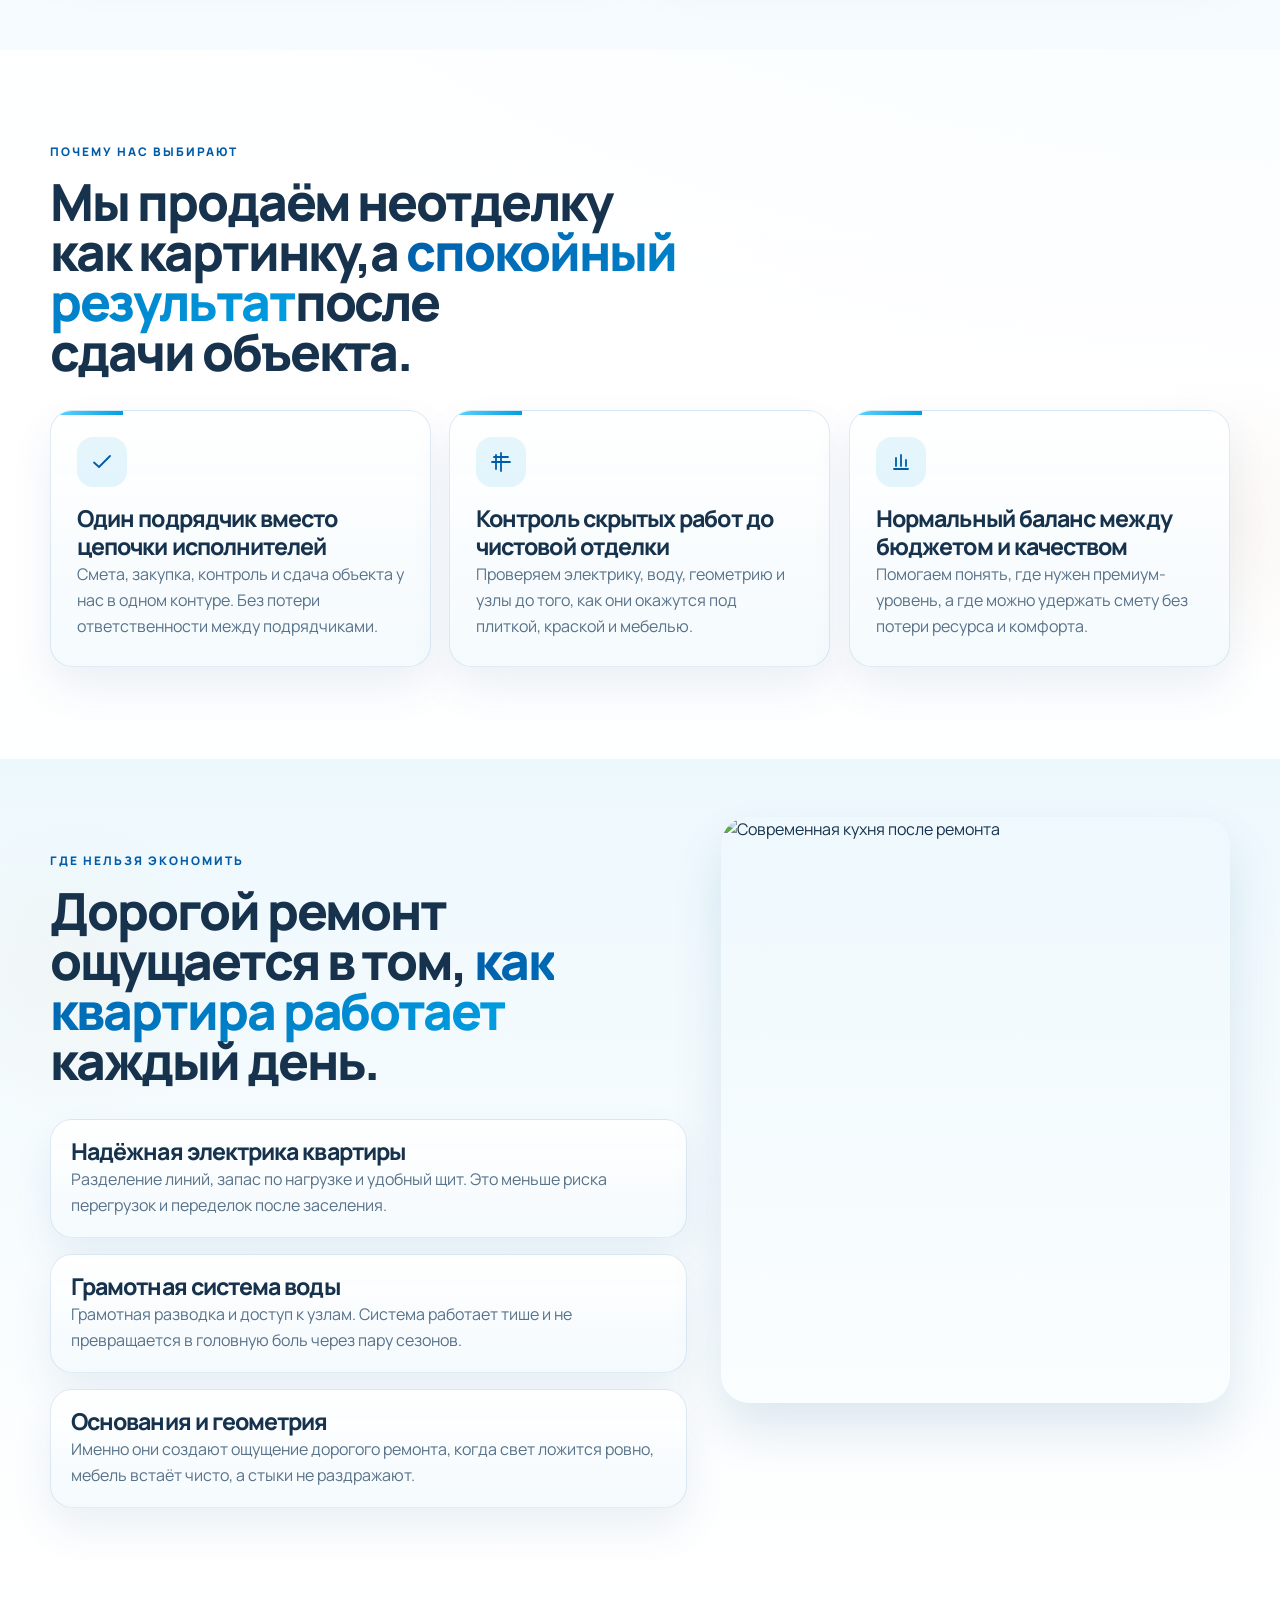
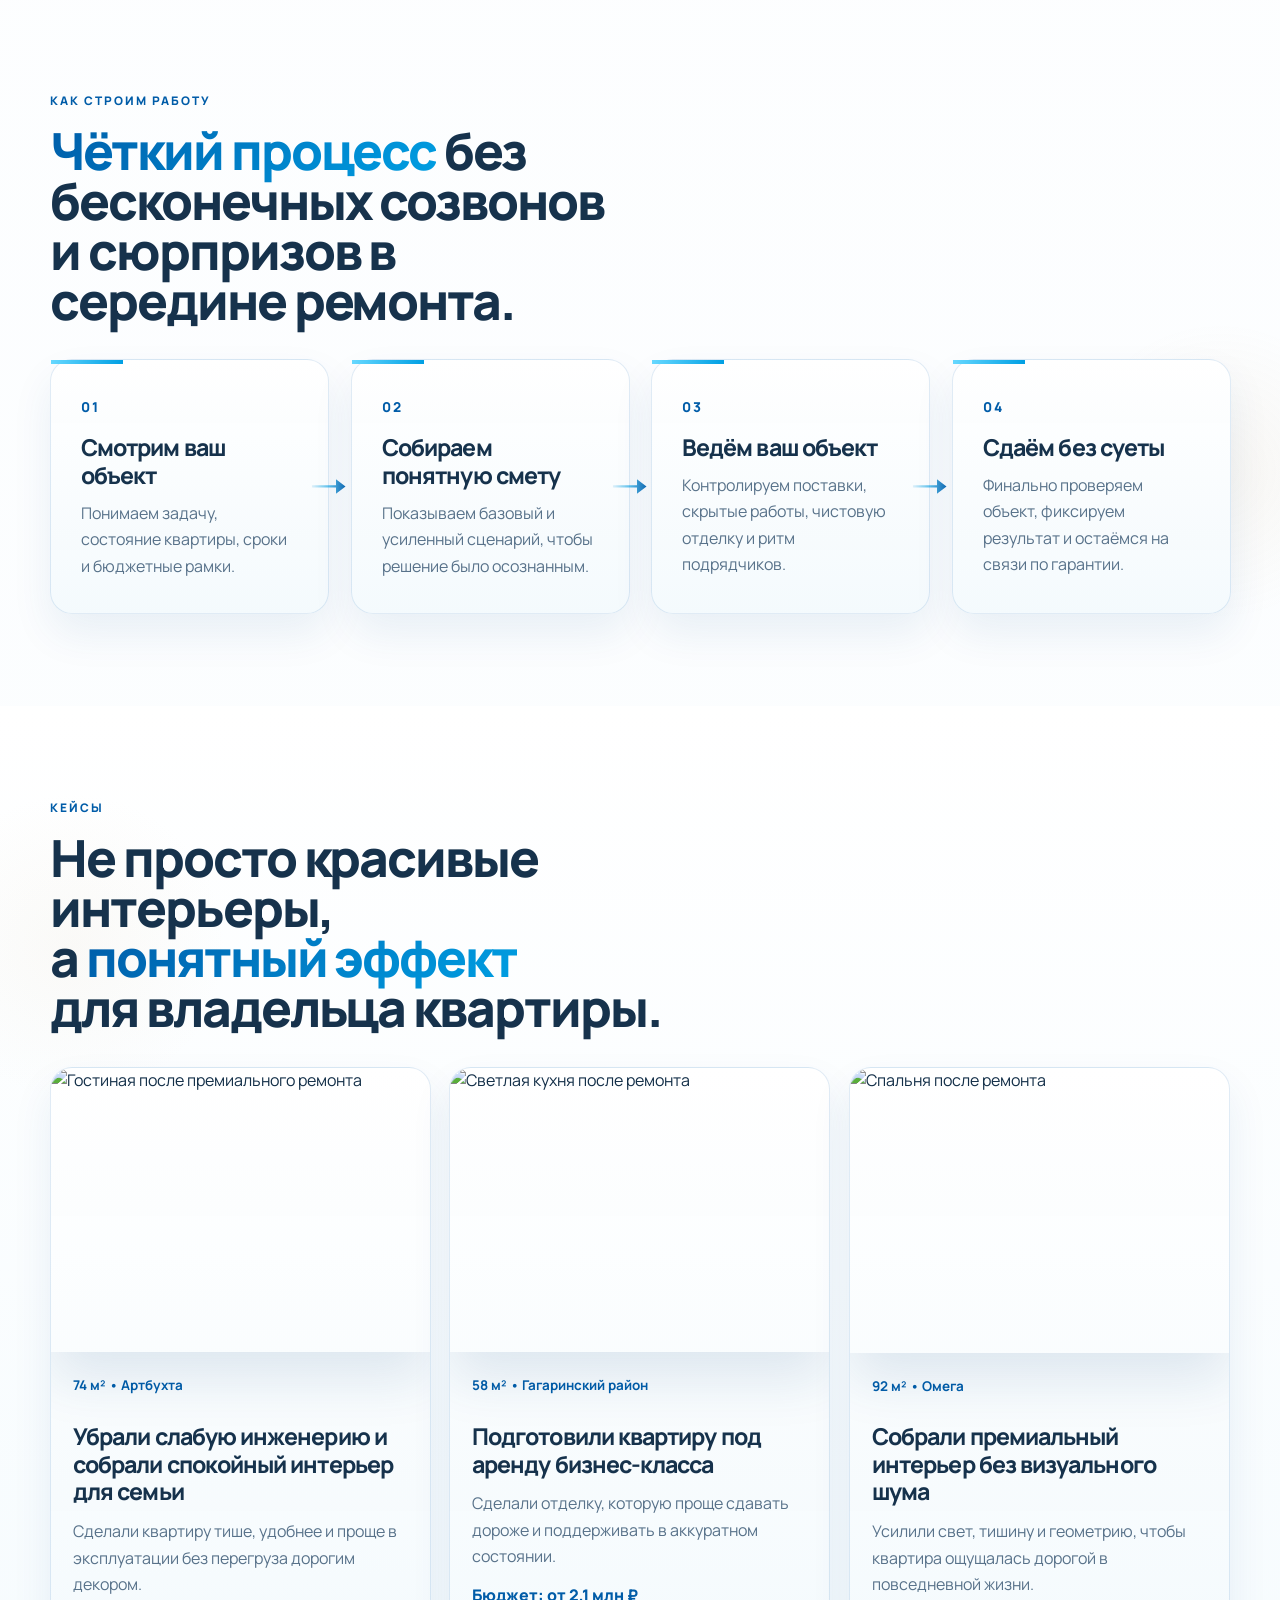
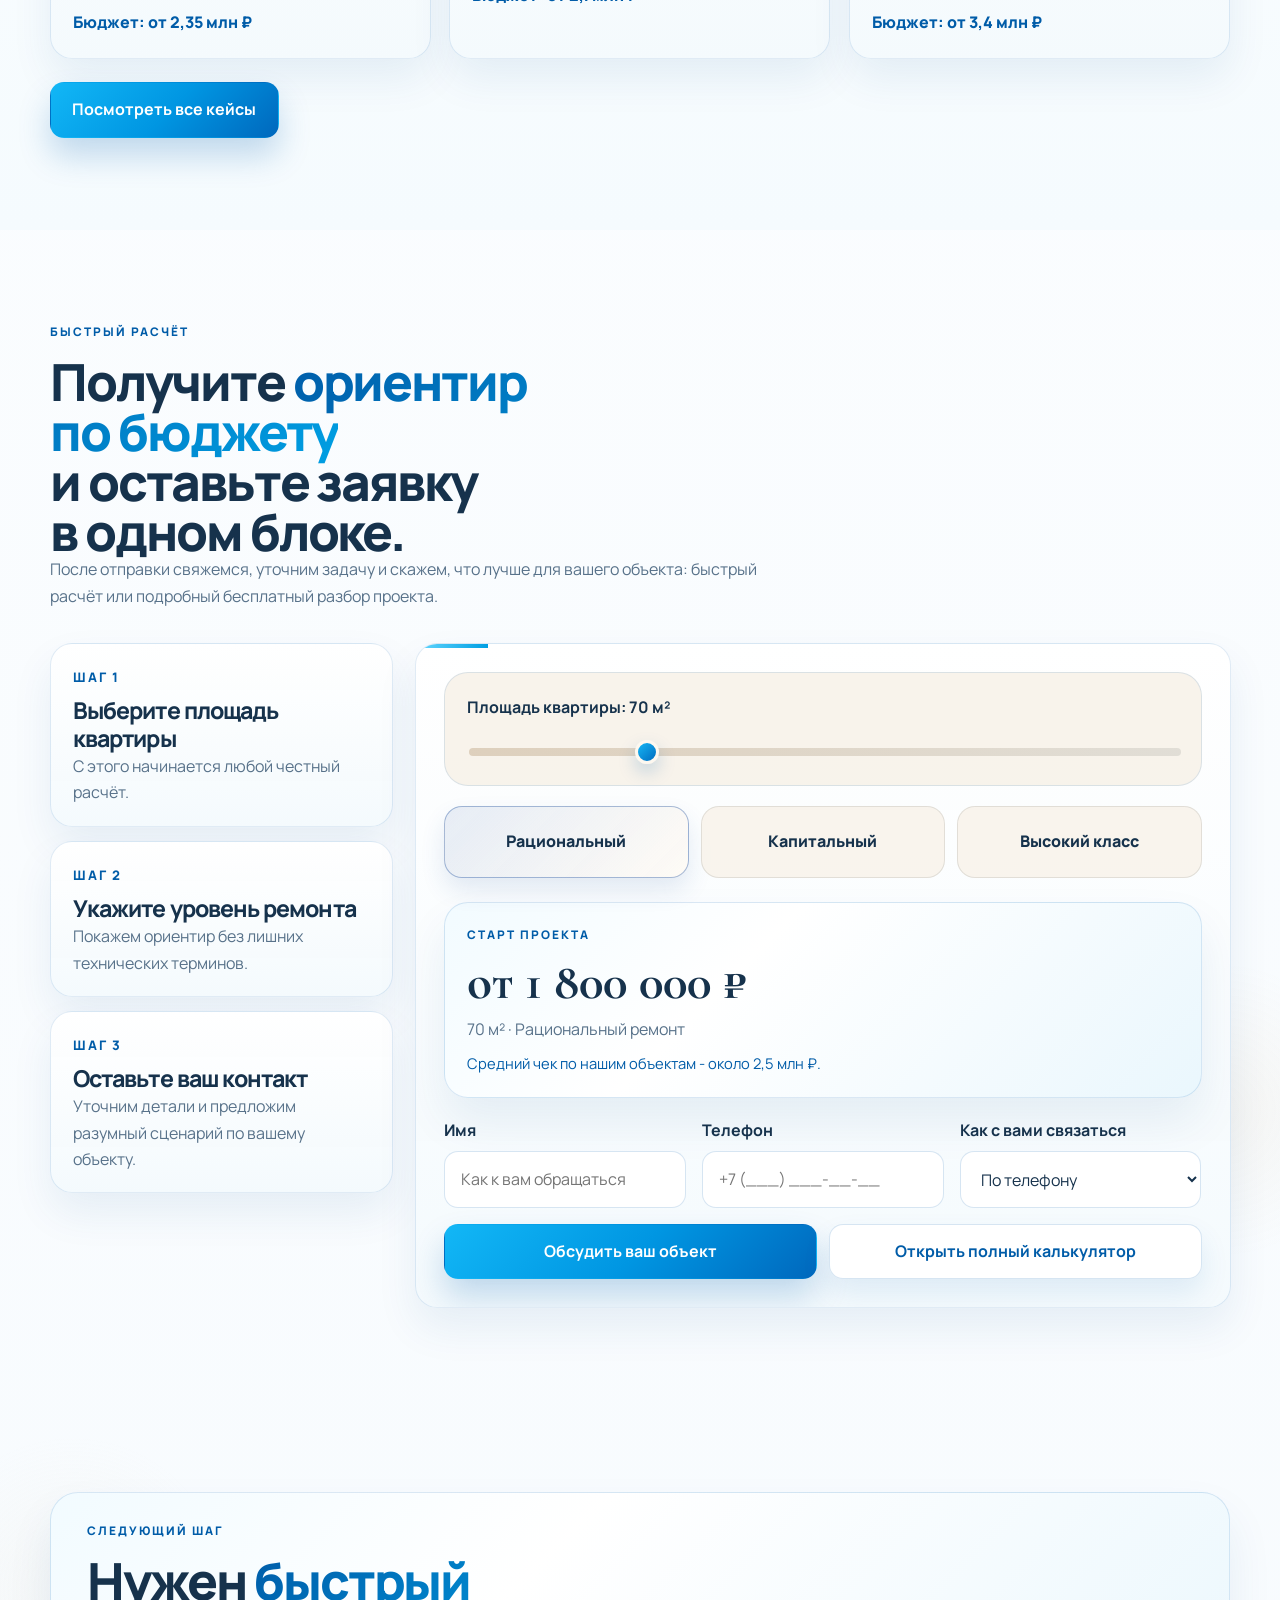
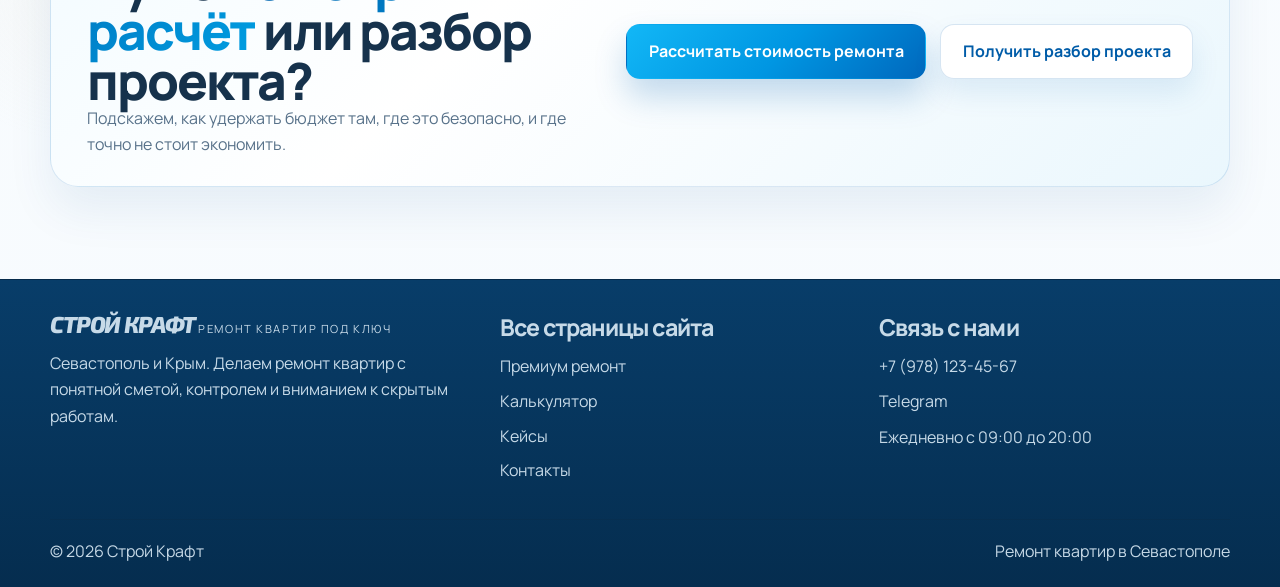
==== commit 4888b6f9: "hghgh" ====
--- a/index.html
+++ b/index.html
@@ -8,7 +8,7 @@
   <meta name="description" content="Ремонт квартир под ключ в Севастополе: понятная смета, контроль на каждом этапе и решения для комфортного и премиального уровня отделки.">
   <link rel="preconnect" href="https://fonts.googleapis.com">
   <link rel="preconnect" href="https://fonts.gstatic.com" crossorigin>
-  <link href="https://fonts.googleapis.com/css2?family=Cormorant+Garamond:wght@500;600;700&family=Manrope:wght@400;500;600;700;800&display=swap" rel="stylesheet">
+  <link href="https://fonts.googleapis.com/css2?family=Cormorant+Garamond:wght@500;600;700&family=Exo+2:ital,wght@0,700;0,800;1,700;1,800&family=Manrope:wght@400;500;600;700;800&display=swap" rel="stylesheet">
   <link rel="stylesheet" href="style.css">
   <script defer src="script.js"></script>
 </head>
--- a/style.css
+++ b/style.css
@@ -3448,3 +3448,854 @@
     border-radius: 18px;
   }
 }
+
+/* Corporate blue redesign inspired by clean industrial brand systems */
+:root {
+  --bg: #eef6fb;
+  --bg-alt: #ffffff;
+  --surface: rgba(255, 255, 255, 0.9);
+  --surface-strong: #ffffff;
+  --surface-dark: #083a63;
+  --text: #16324c;
+  --muted: #58728a;
+  --line: rgba(0, 95, 174, 0.12);
+  --line-strong: rgba(0, 95, 174, 0.22);
+  --accent: #009fe3;
+  --accent-deep: #005ca8;
+  --accent-soft: #dff4fd;
+  --accent-bright: #66d8ff;
+  --accent-glow: rgba(0, 159, 227, 0.22);
+  --shadow: 0 28px 60px rgba(0, 73, 135, 0.12);
+  --shadow-soft: 0 16px 34px rgba(0, 73, 135, 0.08);
+  --radius-xl: 28px;
+  --radius-lg: 22px;
+  --radius-md: 16px;
+  --radius-sm: 10px;
+}
+
+body {
+  background:
+    radial-gradient(circle at top left, rgba(0, 159, 227, 0.12), transparent 24%),
+    radial-gradient(circle at top right, rgba(102, 216, 255, 0.18), transparent 28%),
+    linear-gradient(180deg, #edf7fc 0%, #ffffff 22%, #f7fbfe 100%);
+  color: var(--text);
+}
+
+body::before {
+  background: radial-gradient(circle, rgba(0, 159, 227, 0.16), rgba(0, 159, 227, 0));
+  top: -80px;
+  left: -90px;
+}
+
+body::after {
+  background: radial-gradient(circle, rgba(102, 216, 255, 0.18), rgba(102, 216, 255, 0));
+  right: -100px;
+  top: 120px;
+}
+
+h1,
+h2,
+h3,
+.brand__mark,
+.calculator-summary__price {
+  font-family: "Manrope", sans-serif;
+  letter-spacing: -0.04em;
+}
+
+h1,
+h2 {
+  font-weight: 800;
+  line-height: 0.98;
+}
+
+h1 {
+  font-size: clamp(2.9rem, 5.4vw, 4.9rem);
+}
+
+h2 {
+  font-size: clamp(2rem, 4vw, 3.3rem);
+}
+
+h3 {
+  font-weight: 750;
+}
+
+p {
+  color: var(--muted);
+}
+
+.text-highlight {
+  background: linear-gradient(135deg, #15baff 0%, #009fe3 48%, #005ca8 100%);
+  -webkit-background-clip: text;
+  background-clip: text;
+  color: transparent;
+  -webkit-text-fill-color: transparent;
+  text-shadow: none;
+}
+
+.hero__content .text-highlight,
+.page-hero__content .text-highlight {
+  background: none;
+  color: #89ddff;
+  -webkit-text-fill-color: currentColor;
+  text-shadow: none;
+}
+
+.section {
+  padding: 92px 0;
+}
+
+.section--light {
+  background: linear-gradient(180deg, #ffffff 0%, #f5fbfe 100%);
+}
+
+.section--accent {
+  background: linear-gradient(180deg, #edf8fd 0%, #ffffff 100%);
+}
+
+.kicker,
+.hero__eyebrow {
+  color: var(--accent-deep);
+  font-weight: 800;
+  letter-spacing: 0.17em;
+}
+
+.site-header {
+  padding: 14px 0;
+}
+
+.site-header .container {
+  width: min(calc(100% - 40px), 1380px);
+}
+
+.site-header::before {
+  background: rgba(255, 255, 255, 0.92);
+  backdrop-filter: blur(18px) saturate(180%);
+  border-bottom: 1px solid rgba(0, 95, 174, 0.1);
+  box-shadow: 0 18px 36px rgba(0, 73, 135, 0.08);
+}
+
+.site-header__inner {
+  min-height: 52px;
+  gap: 14px;
+}
+
+.brand {
+  gap: 14px;
+}
+
+.brand__logo {
+  width: 50px;
+  height: 50px;
+  flex-basis: 50px;
+  filter: drop-shadow(0 12px 22px rgba(0, 95, 174, 0.18));
+}
+
+.brand__mark {
+  font-size: 1.55rem;
+  font-weight: 800;
+}
+
+.brand__sub {
+  color: rgba(255, 255, 255, 0.76);
+  letter-spacing: 0.14em;
+  font-size: 0.7rem;
+  text-transform: uppercase;
+}
+
+.site-nav {
+  gap: 22px;
+}
+
+.site-nav a {
+  color: rgba(255, 255, 255, 0.94);
+  font-size: 0.95rem;
+  font-weight: 700;
+}
+
+.site-nav a::after {
+  bottom: -0.35rem;
+  height: 3px;
+  border-radius: 999px;
+  background: linear-gradient(90deg, #66d8ff, #009fe3);
+}
+
+.site-header__actions {
+  gap: 12px;
+}
+
+.header-phone {
+  display: inline-flex;
+  align-items: center;
+  justify-content: center;
+  min-height: 46px;
+  padding: 0.74rem 1.02rem;
+  border: 1px solid rgba(184, 232, 255, 0.32);
+  border-radius: 14px;
+  background: rgba(255, 255, 255, 0.12);
+  color: #ffffff;
+  box-shadow: none;
+  backdrop-filter: blur(14px);
+}
+
+.header-cta {
+  min-width: 204px;
+}
+
+.site-header:not(.site-header--scrolled):not(.site-header--menu-open) .brand__mark,
+.site-header:not(.site-header--scrolled):not(.site-header--menu-open) .site-nav a,
+.site-header:not(.site-header--scrolled):not(.site-header--menu-open) .header-phone,
+.site-header:not(.site-header--scrolled):not(.site-header--menu-open) .menu-toggle {
+  color: #ffffff;
+}
+
+.site-header:not(.site-header--scrolled):not(.site-header--menu-open) .menu-toggle {
+  background: rgba(255, 255, 255, 0.08);
+  border-color: rgba(184, 232, 255, 0.28);
+}
+
+.site-header:not(.site-header--scrolled):not(.site-header--menu-open) .site-nav a:hover,
+.site-header:not(.site-header--scrolled):not(.site-header--menu-open) .site-nav a:focus-visible,
+.site-header:not(.site-header--scrolled):not(.site-header--menu-open) .site-nav a[aria-current="page"] {
+  color: #ffffff;
+}
+
+.site-header:not(.site-header--scrolled):not(.site-header--menu-open) .header-phone {
+  border-color: rgba(141, 226, 255, 0.34);
+  background: linear-gradient(135deg, rgba(255, 255, 255, 0.12), rgba(0, 159, 227, 0.16));
+  color: #f3fbff;
+  box-shadow: inset 0 1px 0 rgba(255, 255, 255, 0.08);
+}
+
+.site-header:not(.site-header--scrolled):not(.site-header--menu-open) .header-cta {
+  background: linear-gradient(135deg, #25c4ff 0%, #009fe3 48%, #005ca8 100%);
+  border-color: rgba(160, 230, 255, 0.18);
+  color: #ffffff;
+  box-shadow: 0 18px 32px rgba(0, 95, 174, 0.26);
+}
+
+.site-header:not(.site-header--scrolled):not(.site-header--menu-open) .header-cta:hover,
+.site-header:not(.site-header--scrolled):not(.site-header--menu-open) .header-cta:focus-visible {
+  background: linear-gradient(135deg, #35ccff 0%, #10aae9 48%, #0065b6 100%);
+  box-shadow: 0 20px 36px rgba(0, 95, 174, 0.3);
+}
+
+.site-header.site-header--scrolled .brand__mark,
+.site-header.site-header--menu-open .brand__mark,
+.site-header.site-header--scrolled .site-nav a,
+.site-header.site-header--menu-open .site-nav a,
+.site-header.site-header--scrolled .header-phone,
+.site-header.site-header--menu-open .header-phone,
+.site-header.site-header--scrolled .brand__sub,
+.site-header.site-header--menu-open .brand__sub,
+.site-header.site-header--scrolled .menu-toggle,
+.site-header.site-header--menu-open .menu-toggle {
+  color: var(--text);
+  text-shadow: none;
+}
+
+.site-header.site-header--scrolled .header-phone,
+.site-header.site-header--menu-open .header-phone {
+  background: rgba(255, 255, 255, 0.95);
+  border-color: rgba(0, 95, 174, 0.14);
+}
+
+.site-header.site-header--scrolled .site-nav a:hover,
+.site-header.site-header--scrolled .site-nav a:focus-visible,
+.site-header.site-header--scrolled .site-nav a[aria-current="page"],
+.site-header.site-header--menu-open .site-nav a:hover,
+.site-header.site-header--menu-open .site-nav a:focus-visible,
+.site-header.site-header--menu-open .site-nav a[aria-current="page"] {
+  color: var(--accent-deep);
+}
+
+.menu-toggle {
+  border-radius: 14px;
+}
+
+.menu-toggle span {
+  background: currentColor;
+}
+
+.button {
+  min-height: 52px;
+  padding: 0.9rem 1.34rem;
+  border-radius: 14px;
+  border: 1px solid transparent;
+  background: linear-gradient(135deg, #12b7f6 0%, #0096e2 52%, #0068bd 100%);
+  color: #ffffff;
+  box-shadow: 0 18px 32px rgba(0, 95, 174, 0.22);
+}
+
+.button:hover,
+.button:focus-visible {
+  background: linear-gradient(135deg, #22c1ff 0%, #0aa2ea 52%, #006fc5 100%);
+  box-shadow: 0 20px 36px rgba(0, 95, 174, 0.28);
+}
+
+.button--secondary,
+.button--ghost,
+.button--ghost-light,
+.hero__actions > .button:not(:first-child):not(.button--small),
+.final-cta__actions > .button:not(:first-child):not(.button--small) {
+  background: rgba(255, 255, 255, 0.96);
+  color: var(--accent-deep);
+  border: 1px solid rgba(0, 95, 174, 0.16);
+  box-shadow: 0 14px 28px rgba(0, 95, 174, 0.1);
+}
+
+.button--secondary:hover,
+.button--secondary:focus-visible,
+.button--ghost:hover,
+.button--ghost:focus-visible,
+.button--ghost-light:hover,
+.button--ghost-light:focus-visible,
+.hero__actions > .button:not(:first-child):not(.button--small):hover,
+.hero__actions > .button:not(:first-child):not(.button--small):focus-visible,
+.final-cta__actions > .button:not(:first-child):not(.button--small):hover,
+.final-cta__actions > .button:not(:first-child):not(.button--small):focus-visible {
+  background: #ffffff;
+  border-color: rgba(0, 95, 174, 0.26);
+  color: var(--accent-deep);
+}
+
+.hero,
+.page-hero {
+  padding: calc(var(--header-height) + 26px) 0 18px;
+}
+
+.hero__media,
+.page-hero__media {
+  filter: saturate(0.86) contrast(1.04) brightness(0.88);
+}
+
+.hero__shade,
+.page-hero__shade {
+  background:
+    linear-gradient(98deg, rgba(4, 47, 79, 0.92) 0%, rgba(6, 64, 106, 0.84) 34%, rgba(7, 87, 133, 0.4) 66%, rgba(4, 62, 103, 0.64) 100%),
+    linear-gradient(180deg, rgba(4, 47, 79, 0.12) 0%, rgba(4, 47, 79, 0.48) 100%);
+}
+
+.hero::after,
+.page-hero::after {
+  content: "";
+  position: absolute;
+  right: 0;
+  bottom: 0;
+  width: min(38vw, 560px);
+  height: min(20vw, 280px);
+  background: linear-gradient(135deg, rgba(102, 216, 255, 0.18), rgba(0, 159, 227, 0));
+  clip-path: polygon(28% 0, 100% 0, 100% 100%, 0 100%);
+  pointer-events: none;
+}
+
+.hero__content--grid {
+  grid-template-columns: minmax(0, 1.12fr) minmax(340px, 0.62fr);
+  gap: 42px;
+}
+
+.hero-copy,
+.page-hero__content {
+  max-width: 780px;
+  padding-top: 10px;
+}
+
+.page-home .hero-copy h1 {
+  margin-left: 0;
+  padding-left: 0;
+}
+
+.hero h1,
+.page-hero h1 {
+  max-width: 16.5ch;
+  color: #ffffff;
+}
+
+.hero__eyebrow,
+.hero-pills span {
+  border-color: rgba(150, 223, 255, 0.36);
+  background: rgba(255, 255, 255, 0.08);
+  color: rgba(240, 249, 255, 0.96);
+  box-shadow: inset 0 1px 0 rgba(255, 255, 255, 0.08);
+}
+
+.hero__eyebrow::before {
+  background: var(--accent-bright);
+  box-shadow: 0 0 0 7px rgba(102, 216, 255, 0.12);
+}
+
+.hero__lead {
+  max-width: 58ch;
+  color: rgba(229, 243, 252, 0.9);
+}
+
+.hero__actions {
+  margin-top: 18px;
+}
+
+.hero-proof {
+  margin-top: 20px;
+}
+
+.hero-proof div {
+  border: 1px solid rgba(141, 221, 255, 0.22);
+  border-radius: 18px;
+  background: linear-gradient(180deg, rgba(255, 255, 255, 0.16), rgba(255, 255, 255, 0.08));
+  box-shadow: none;
+}
+
+.hero-proof strong {
+  color: #ffffff;
+}
+
+.hero-proof span {
+  color: rgba(228, 242, 252, 0.84);
+}
+
+.hero-panel {
+  position: relative;
+  transform: translateY(-12px);
+  border-radius: 24px;
+  border: 1px solid rgba(0, 95, 174, 0.12);
+  background: linear-gradient(180deg, rgba(255, 255, 255, 0.98), rgba(242, 249, 253, 0.98));
+  box-shadow: 0 30px 60px rgba(0, 73, 135, 0.16);
+  backdrop-filter: blur(0);
+}
+
+.hero-panel::before {
+  content: "";
+  position: absolute;
+  inset: 0 0 auto 0;
+  height: 5px;
+  background: linear-gradient(90deg, #66d8ff, #009fe3, #005ca8);
+}
+
+.hero-panel img {
+  aspect-ratio: 1 / 1.06;
+  object-position: center 30%;
+}
+
+.hero-panel__content {
+  padding: 22px 24px 24px;
+}
+
+.hero-panel__eyebrow,
+.case-story__fact span,
+.entry-card__tag,
+.home-step span,
+.summary-chip span,
+.option-card__price,
+.problem-solution__label,
+.pillar-item__index,
+.calculator-summary .kicker,
+.home-estimator__average,
+.case-preview-card__price {
+  color: var(--accent-deep);
+}
+
+.hero-panel__content h2 {
+  color: var(--text);
+  font-size: 1.4rem;
+  line-height: 1.16;
+}
+
+.hero-panel__list li {
+  color: var(--muted);
+}
+
+.hero-panel__list li::before {
+  background: var(--accent);
+}
+
+.text-link,
+.text-link--light {
+  color: var(--accent-deep);
+}
+
+.text-link:hover,
+.text-link:focus-visible,
+.text-link--light:hover,
+.text-link--light:focus-visible {
+  color: var(--accent);
+}
+
+.feature-card,
+.entry-card,
+.timeline__item,
+.case-preview-card,
+.benefit-stack article,
+.home-step,
+.contact-card,
+.contact-panel,
+.calculator,
+.calculator-summary,
+.result-card,
+.summary-chip,
+.compact-banner,
+.option-card,
+.case-lead-panel,
+.home-estimator__card,
+.problem-solution article,
+.case-story__fact {
+  border: 1px solid rgba(0, 95, 174, 0.12);
+  border-radius: 22px;
+  background: linear-gradient(180deg, rgba(255, 255, 255, 0.99), rgba(244, 250, 253, 0.98));
+  box-shadow: 0 20px 42px rgba(0, 73, 135, 0.08);
+}
+
+.feature-card,
+.entry-card,
+.timeline__item,
+.contact-panel,
+.contact-card,
+.home-estimator__card,
+.calculator,
+.calculator-summary,
+.case-lead-panel {
+  position: relative;
+  overflow: hidden;
+}
+
+.feature-card::before,
+.entry-card::before,
+.timeline__item::before,
+.contact-panel::before,
+.contact-card::before,
+.calculator::before,
+.calculator-summary::before,
+.home-estimator__card::before,
+.case-lead-panel::before {
+  content: "";
+  position: absolute;
+  inset: 0 auto auto 0;
+  width: 72px;
+  height: 4px;
+  background: linear-gradient(90deg, #66d8ff, #009fe3);
+}
+
+.feature-icon {
+  background: rgba(0, 159, 227, 0.1);
+  color: var(--accent-deep);
+}
+
+.entry-card--accent,
+.home-estimator__result,
+.final-cta__box,
+.compact-banner,
+.compact-banner--soft {
+  border: 1px solid rgba(0, 95, 174, 0.14);
+  background: linear-gradient(135deg, #f2fbff 0%, #ffffff 38%, #eaf7fd 100%);
+  box-shadow: 0 24px 46px rgba(0, 73, 135, 0.08);
+}
+
+.entry-card__button {
+  border: 1px solid rgba(0, 95, 174, 0.16);
+  border-radius: 12px;
+  background: rgba(0, 159, 227, 0.06);
+  color: var(--accent-deep);
+}
+
+.entry-card--link:hover .entry-card__button,
+.entry-card--link:focus-visible .entry-card__button {
+  border-color: rgba(0, 95, 174, 0.24);
+  background: rgba(0, 159, 227, 0.1);
+  box-shadow: none;
+  color: var(--accent-deep);
+}
+
+.feature-card:hover,
+.entry-card:hover,
+.case-preview-card:hover,
+.home-step:hover,
+.benefit-stack article:hover,
+.contact-card:hover,
+.summary-chip:hover,
+.option-card--selectable:hover,
+.case-lead-panel:hover,
+.timeline__item:hover {
+  transform: translateY(-4px);
+  border-color: rgba(0, 95, 174, 0.18);
+  box-shadow: 0 24px 48px rgba(0, 73, 135, 0.12);
+}
+
+.split__media img,
+.case-preview-card img,
+.case-compare,
+.hero-panel,
+.case-story__media {
+  box-shadow: 0 26px 50px rgba(0, 73, 135, 0.12);
+}
+
+.benefit-stack article,
+.timeline__item,
+.case-preview-card,
+.contact-card {
+  backdrop-filter: none;
+}
+
+.timeline__item {
+  min-height: 236px;
+}
+
+.timeline__item span {
+  margin-bottom: 16px;
+}
+
+.timeline--four .timeline__item:not(:last-child)::after {
+  background: linear-gradient(90deg, rgba(0, 159, 227, 0.1), rgba(0, 159, 227, 0.62), rgba(0, 95, 174, 0.95));
+  filter: drop-shadow(0 10px 18px rgba(0, 95, 174, 0.18));
+}
+
+.split__media img,
+.case-preview-card img,
+.case-compare > img,
+.case-compare__before img {
+  transition: transform 700ms cubic-bezier(0.2, 0.7, 0, 1), filter 700ms cubic-bezier(0.2, 0.7, 0, 1);
+}
+
+.case-preview-card img,
+.case-compare > img,
+.case-compare__before img {
+  filter: saturate(0.95) contrast(1.04);
+}
+
+.case-compare__before {
+  border-right: 2px solid rgba(0, 95, 174, 0.26);
+}
+
+.case-compare__label {
+  background: rgba(0, 95, 174, 0.88);
+  color: #ffffff;
+  border: 1px solid rgba(255, 255, 255, 0.14);
+}
+
+.case-compare__handle {
+  background: linear-gradient(135deg, #19b6f5, #006cc0);
+  box-shadow: 0 12px 24px rgba(0, 95, 174, 0.22);
+}
+
+.problem-solution article {
+  border-top: none;
+}
+
+.problem-solution__label {
+  background: rgba(0, 159, 227, 0.1);
+}
+
+.case-story__intro {
+  max-width: 62ch;
+}
+
+.case-story__content > h2 {
+  max-width: 17ch;
+}
+
+.final-cta__box h2,
+.final-cta__box--home h2 {
+  max-width: 18ch;
+}
+
+.contact-panel,
+.calculator-summary,
+.home-estimator__card {
+  backdrop-filter: none;
+}
+
+.calculator-summary {
+  background: linear-gradient(180deg, rgba(255, 255, 255, 0.99), rgba(240, 248, 253, 0.98));
+}
+
+.calculator-summary h2 {
+  max-width: 10ch;
+  font-family: "Manrope", sans-serif;
+}
+
+.calculator-summary__price {
+  font-family: "Manrope", sans-serif;
+  font-weight: 800;
+  letter-spacing: -0.04em;
+}
+
+.summary-chip {
+  background: rgba(0, 159, 227, 0.06);
+}
+
+input,
+select,
+textarea {
+  border-color: rgba(0, 95, 174, 0.16);
+  border-radius: 14px;
+  background: rgba(255, 255, 255, 0.98);
+  color: var(--text);
+}
+
+input:focus,
+select:focus,
+textarea:focus {
+  border-color: rgba(0, 159, 227, 0.72);
+  box-shadow: 0 0 0 4px rgba(0, 159, 227, 0.12);
+  background: #ffffff;
+}
+
+input[type="range"]::-webkit-slider-thumb {
+  background: linear-gradient(135deg, #17b6f4, #006cc0);
+  box-shadow: 0 8px 18px rgba(0, 95, 174, 0.22);
+}
+
+input[type="range"]::-moz-range-thumb {
+  background: linear-gradient(135deg, #17b6f4, #006cc0);
+  box-shadow: 0 8px 18px rgba(0, 95, 174, 0.22);
+}
+
+.wizard-progress__bar span {
+  background: linear-gradient(90deg, #3cc9ff, #009fe3, #0068bd);
+}
+
+.wizard-controls .button,
+.page-calculator [data-submit-step] {
+  box-shadow: 0 16px 28px rgba(0, 95, 174, 0.18);
+}
+
+.option-card--selectable:hover,
+.option-card:has(input:checked) {
+  border-color: rgba(0, 159, 227, 0.28);
+  box-shadow: 0 18px 36px rgba(0, 95, 174, 0.1);
+}
+
+.site-footer {
+  background: linear-gradient(180deg, #083d69 0%, #052d4f 100%);
+  color: rgba(225, 240, 251, 0.88);
+}
+
+.site-footer p,
+.site-footer a,
+.site-footer .brand__mark,
+.site-footer .brand__sub {
+  color: inherit;
+}
+
+.site-footer a:hover,
+.site-footer a:focus-visible {
+  color: #8fe1ff;
+}
+
+.floating-contact-widget__link {
+  border-color: rgba(0, 95, 174, 0.14);
+  background: rgba(255, 255, 255, 0.96);
+  box-shadow: 0 18px 34px rgba(0, 73, 135, 0.14);
+}
+
+.floating-contact-widget__link:hover,
+.floating-contact-widget__link:focus-visible {
+  border-color: rgba(0, 95, 174, 0.26);
+  box-shadow: 0 22px 40px rgba(0, 73, 135, 0.18);
+}
+
+.floating-contact-widget__link--telegram .floating-contact-widget__icon,
+.floating-contact-widget__link--phone .floating-contact-widget__icon {
+  background: linear-gradient(135deg, #1cbcff, #0068bd);
+  color: #ffffff;
+}
+
+@media (max-width: 1120px) {
+  .site-header .container {
+    width: min(calc(100% - 28px), 100%);
+  }
+
+  .hero__content--grid {
+    gap: 24px;
+  }
+
+  .hero-panel {
+    transform: none;
+  }
+
+  .final-cta__box h2,
+  .final-cta__box--home h2,
+  .case-story__content > h2,
+  .calculator-summary h2 {
+    max-width: none;
+  }
+}
+
+@media (max-width: 900px) {
+  .site-header {
+    padding: 10px 0;
+  }
+
+  .site-nav.is-open {
+    background: rgba(255, 255, 255, 0.98);
+    border: 1px solid rgba(0, 95, 174, 0.12);
+    box-shadow: 0 20px 36px rgba(0, 73, 135, 0.14);
+  }
+
+  .site-nav.is-open a {
+    color: var(--text);
+  }
+
+  .site-nav.is-open a::after {
+    background: linear-gradient(90deg, #3cc9ff, #009fe3);
+  }
+
+  .hero,
+  .page-hero {
+    padding: calc(var(--header-height) + 18px) 0 18px;
+  }
+
+  .hero::after,
+  .page-hero::after {
+    width: min(62vw, 360px);
+    height: min(28vw, 180px);
+  }
+
+  .hero__actions .button,
+  .final-cta__actions .button {
+    width: 100%;
+  }
+}
+
+@media (max-width: 720px) {
+  h1 {
+    font-size: clamp(2.3rem, 9.8vw, 3.7rem);
+  }
+
+  h2 {
+    font-size: clamp(1.8rem, 8vw, 2.6rem);
+  }
+
+  .site-header .container {
+    width: min(calc(100% - 20px), 100%);
+  }
+
+  .button,
+  .header-phone {
+    border-radius: 12px;
+  }
+
+  .hero-proof div,
+  .feature-card,
+  .entry-card,
+  .timeline__item,
+  .home-step,
+  .benefit-stack article,
+  .case-preview-card__body,
+  .contact-card,
+  .case-lead-panel,
+  .contact-panel,
+  .calculator,
+  .calculator-summary,
+  .home-estimator__card {
+    border-radius: 18px;
+  }
+}
+
+.brand__mark {
+  font-family: "Exo 2", "Manrope", sans-serif;
+  font-size: clamp(1.3rem, 1.16rem + 0.36vw, 1.68rem);
+  font-style: italic;
+  font-weight: 800;
+  line-height: 0.92;
+  letter-spacing: -0.05em;
+  text-transform: uppercase;
+  white-space: nowrap;
+}
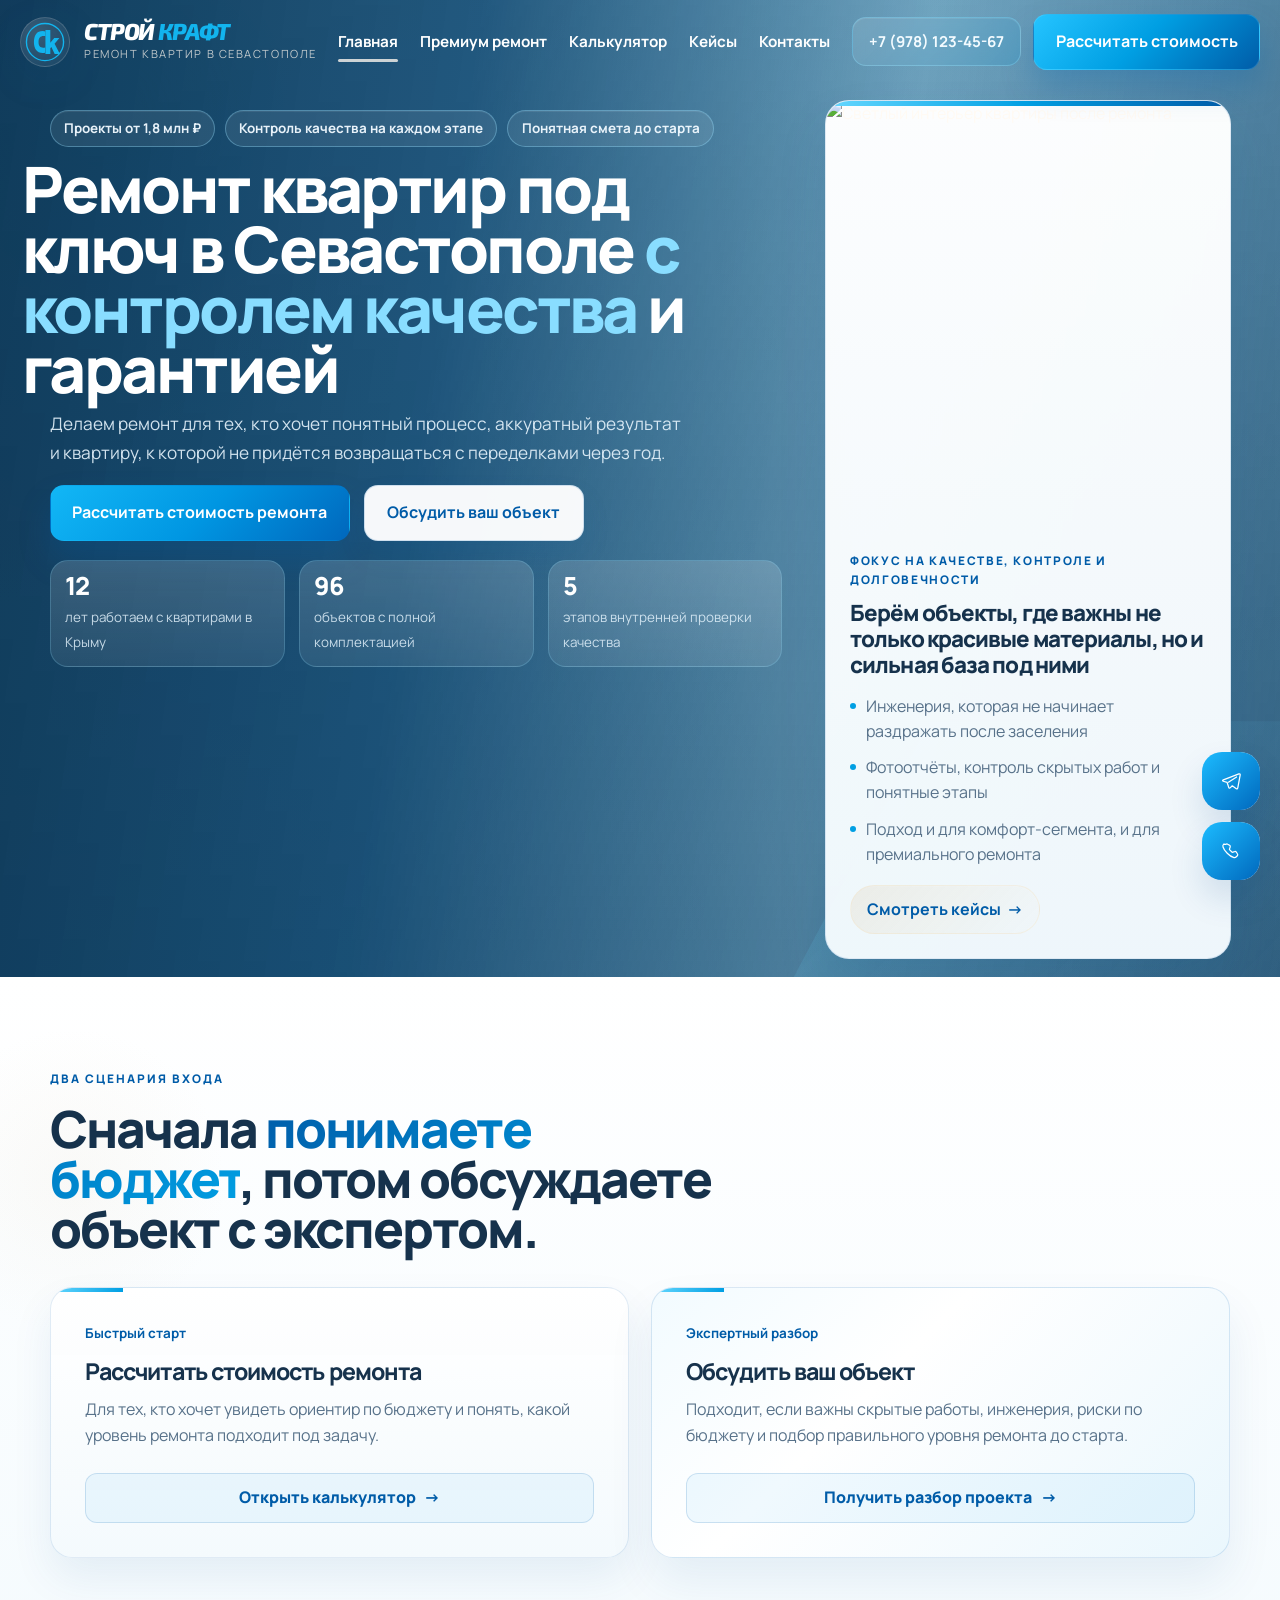
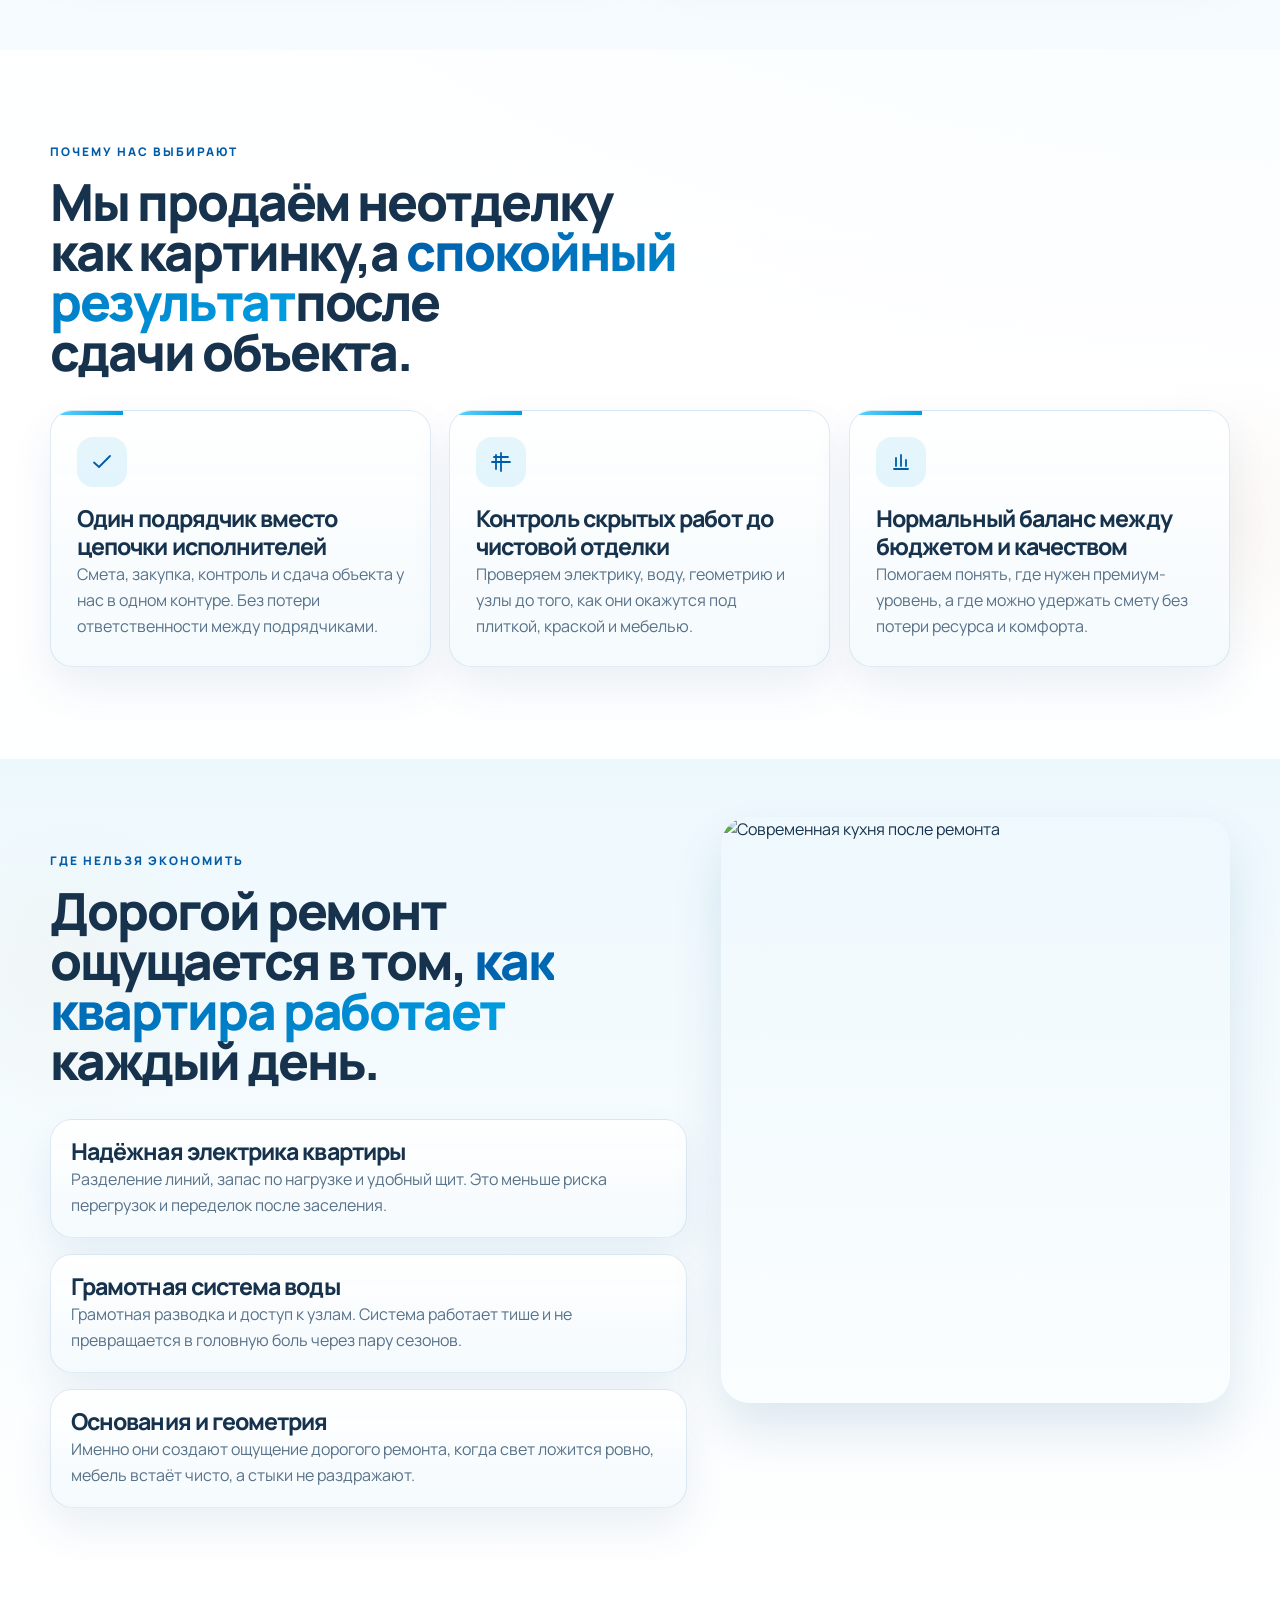
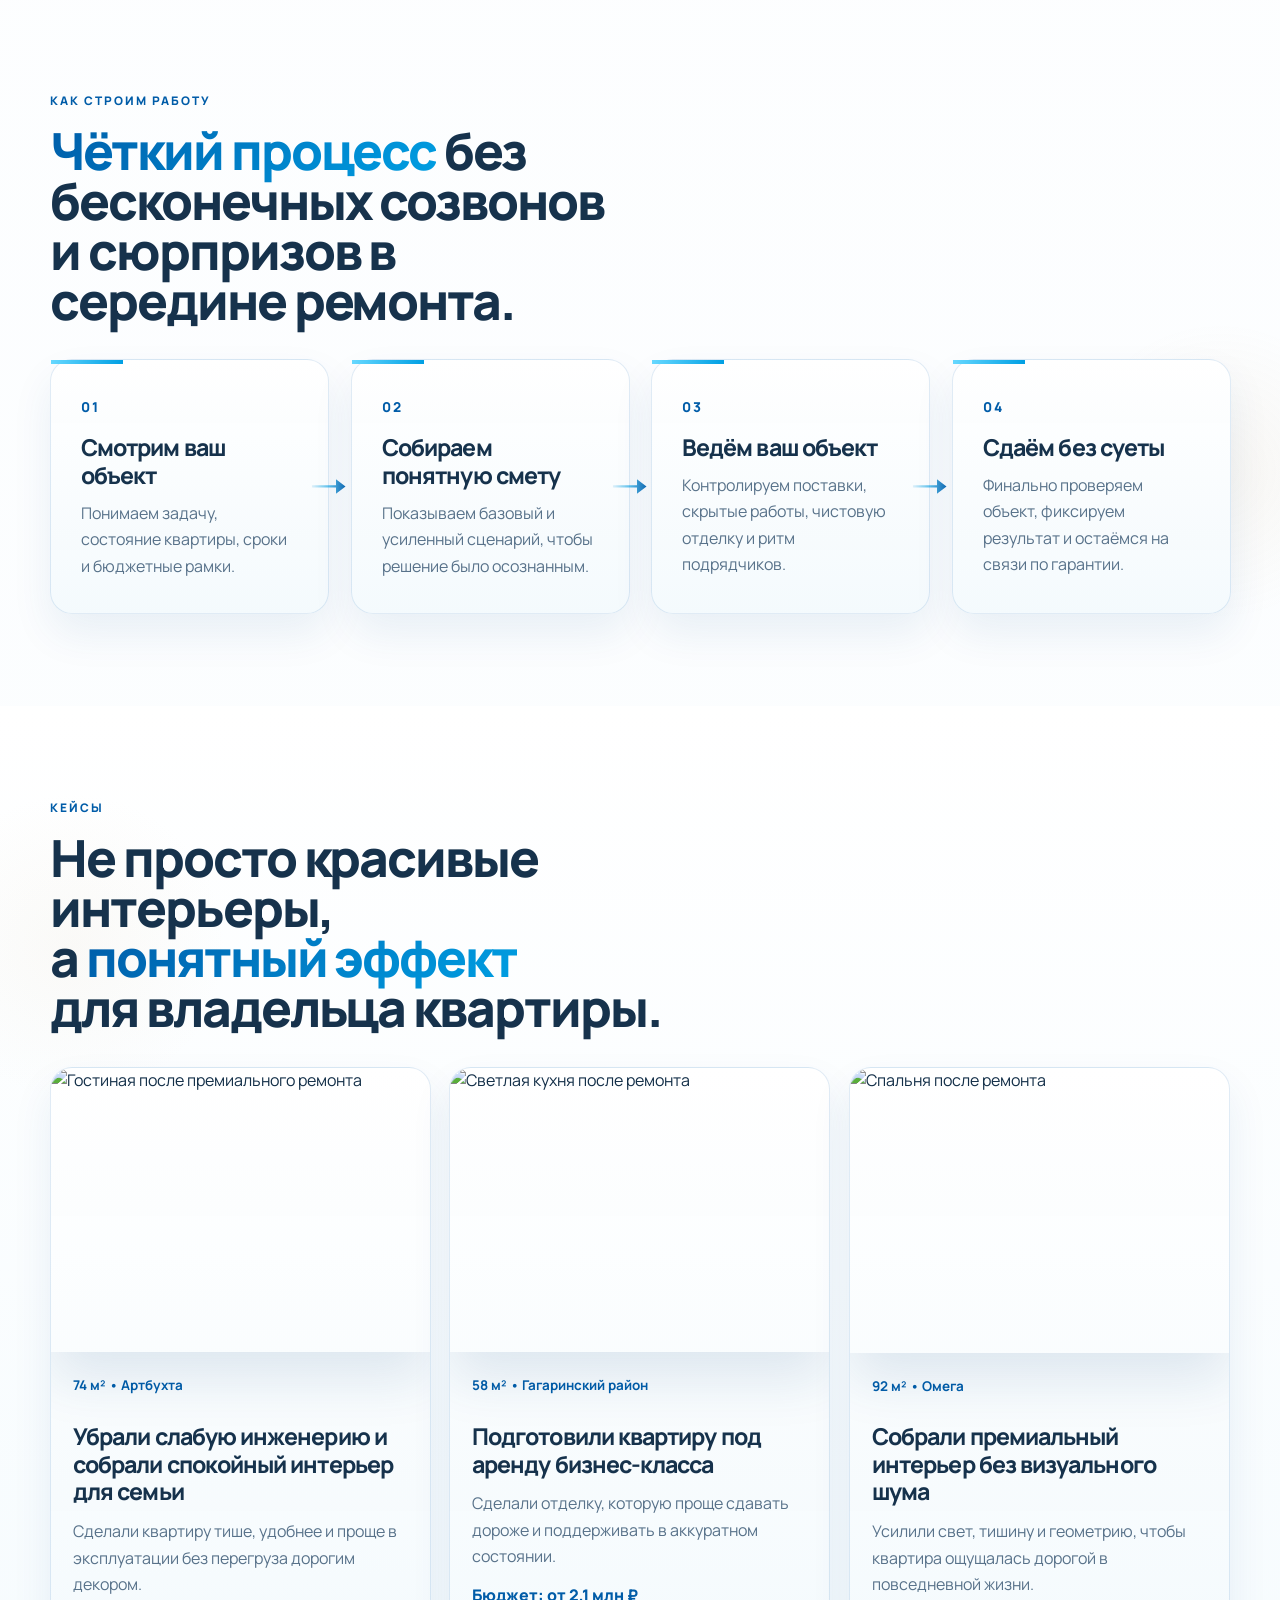
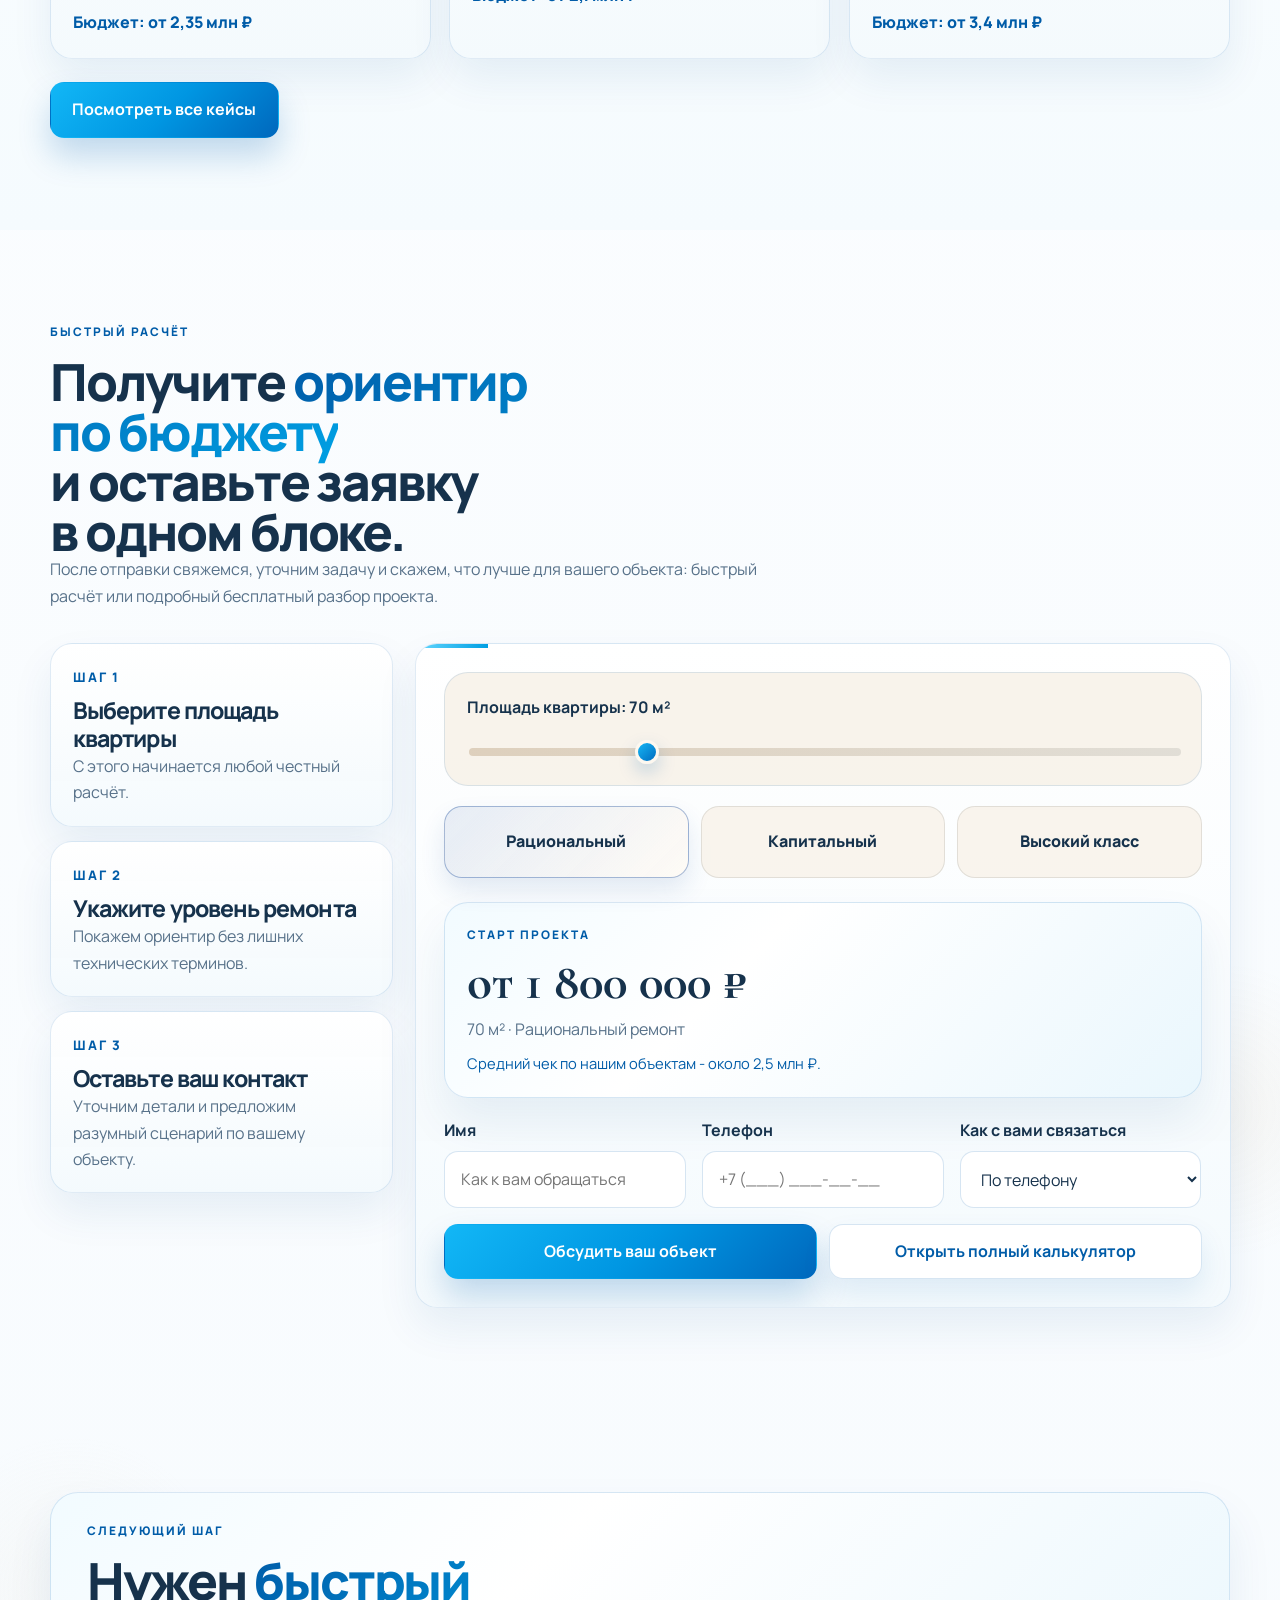
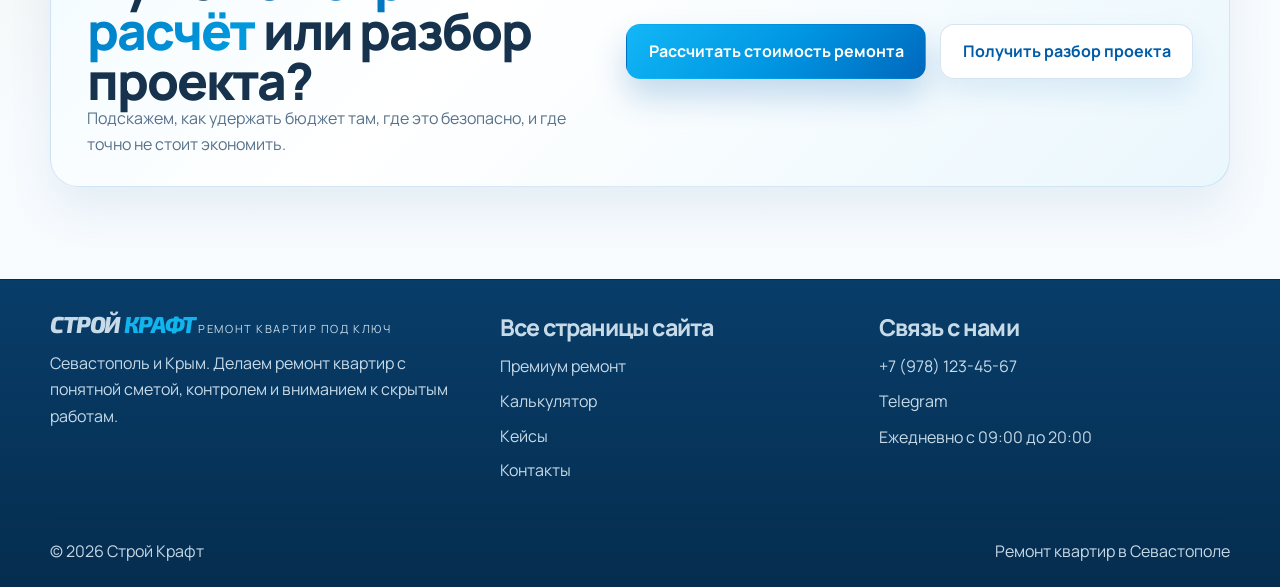
==== commit 841f7d35: "jjjj" ====
--- a/index.html
+++ b/index.html
@@ -18,7 +18,7 @@
       <a class="brand" href="index.html" aria-label="Строй Крафт">
         <img class="brand__logo" src="logo-ck.svg" alt="" width="52" height="52">
         <span class="brand__lockup">
-          <span class="brand__mark">Строй Крафт</span>
+          <span class="brand__mark"><span class="brand__mark-word">Строй</span> <span class="brand__mark-accent">Крафт</span></span>
           <span class="brand__sub">ремонт квартир в Севастополе</span>
         </span>
       </a>
@@ -355,7 +355,7 @@
     <div class="container site-footer__grid">
       <div>
         <a class="brand brand--footer" href="index.html">
-          <span class="brand__mark">Строй Крафт</span>
+          <span class="brand__mark"><span class="brand__mark-word">Строй</span> <span class="brand__mark-accent">Крафт</span></span>
           <span class="brand__sub">ремонт квартир под ключ</span>
         </a>
         <p>Севастополь и Крым. Делаем ремонт квартир с понятной сметой, контролем и вниманием к скрытым работам.</p>
--- a/style.css
+++ b/style.css
@@ -4299,3 +4299,600 @@
   text-transform: uppercase;
   white-space: nowrap;
 }
+
+.brand__mark-word,
+.brand__mark-accent {
+  display: inline-block;
+}
+
+.brand__mark-accent {
+  color: #12b4ee;
+}
+
+body.is-menu-open {
+  overflow: hidden;
+}
+
+button,
+.button,
+.header-phone,
+.menu-toggle,
+.floating-contact-widget__link {
+  touch-action: manipulation;
+}
+
+@media (max-width: 1120px) {
+  .site-header .container {
+    width: min(calc(100% - 28px), 100%);
+  }
+
+  .site-header__inner {
+    min-height: 54px;
+    gap: 12px;
+  }
+
+  .brand {
+    min-width: 0;
+    flex: 1 1 auto;
+  }
+
+  .brand__lockup {
+    min-width: 0;
+  }
+
+  .brand__sub {
+    letter-spacing: 0.11em;
+  }
+
+  .site-nav {
+    gap: 16px;
+  }
+
+  .site-nav a {
+    font-size: 0.92rem;
+  }
+
+  .site-header__actions {
+    gap: 10px;
+    flex-shrink: 0;
+  }
+
+  .header-phone {
+    padding: 0.7rem 0.92rem;
+  }
+
+  .header-cta {
+    min-width: 180px;
+  }
+
+  .hero__content--grid {
+    grid-template-columns: minmax(0, 1fr) minmax(300px, 0.56fr);
+    gap: 28px;
+    align-items: end;
+  }
+
+  .hero-copy,
+  .page-hero__content {
+    max-width: 660px;
+    padding-top: 4px;
+  }
+
+  .hero h1,
+  .page-hero h1 {
+    max-width: 14ch;
+  }
+
+  .hero-panel {
+    max-width: 400px;
+    width: 100%;
+    justify-self: end;
+  }
+
+  .hero-panel img {
+    aspect-ratio: 4 / 4.45;
+  }
+
+  .split,
+  .split--reverse,
+  .calculator-layout,
+  .contact-layout,
+  .case-story,
+  .case-story--reverse,
+  .case-lead-grid {
+    grid-template-columns: 1fr;
+    gap: 26px;
+  }
+
+  .split--reverse .split__media,
+  .case-story--reverse .case-story__media {
+    order: initial;
+  }
+
+  .split__media,
+  .case-story__media {
+    max-width: 780px;
+    width: 100%;
+    margin-inline: auto;
+  }
+
+  .calculator-summary {
+    position: static;
+    top: auto;
+  }
+
+  .site-footer__grid {
+    grid-template-columns: repeat(2, minmax(0, 1fr));
+  }
+
+  .site-footer__bottom {
+    flex-direction: column;
+    align-items: flex-start;
+    gap: 8px;
+  }
+}
+
+@media (max-width: 900px) {
+  :root {
+    --header-height: 68px;
+  }
+
+  .site-header {
+    padding: 8px 0;
+  }
+
+  .site-header .container {
+    width: min(calc(100% - 24px), 100%);
+  }
+
+  .site-header__inner {
+    min-height: 50px;
+    gap: 10px;
+  }
+
+  .brand {
+    gap: 10px;
+  }
+
+  .brand__logo {
+    width: 42px;
+    height: 42px;
+    flex-basis: 42px;
+  }
+
+  .brand__sub {
+    display: none;
+  }
+
+  .header-phone {
+    min-height: 42px;
+    padding: 0.62rem 0.82rem;
+    font-size: 0.9rem;
+  }
+
+  .header-cta {
+    min-width: 0;
+    min-height: 42px;
+    padding-inline: 1rem;
+    font-size: 0.9rem;
+  }
+
+  .site-nav.is-open {
+    position: fixed;
+    top: calc(var(--header-height) + 10px);
+    left: 12px;
+    right: 12px;
+    max-height: calc(100dvh - var(--header-height) - 22px);
+    overflow: auto;
+    overscroll-behavior: contain;
+    display: grid;
+    gap: 12px;
+    padding: 18px;
+    border-radius: 20px;
+    z-index: 80;
+  }
+
+  .site-nav.is-open a {
+    padding: 0.42rem 0;
+    font-size: 1rem;
+  }
+
+  .hero,
+  .page-hero {
+    min-height: auto;
+    padding: calc(var(--header-height) + 18px) 0 22px;
+    align-items: start;
+  }
+
+  .hero__content--grid {
+    grid-template-columns: 1fr;
+    gap: 20px;
+  }
+
+  .hero-copy,
+  .page-hero__content {
+    max-width: none;
+    padding-top: 0;
+  }
+
+  .hero h1,
+  .page-hero h1 {
+    max-width: 12ch;
+    font-size: clamp(2.5rem, 6vw, 4.2rem);
+  }
+
+  .hero__lead {
+    max-width: 48ch;
+  }
+
+  .hero__actions,
+  .final-cta__actions,
+  .wizard-controls,
+  .lead-form__actions {
+    display: grid;
+    grid-template-columns: repeat(2, minmax(0, 1fr));
+    gap: 12px;
+    width: 100%;
+  }
+
+  .hero__actions .button,
+  .final-cta__actions .button,
+  .wizard-controls .button,
+  .lead-form__actions .button {
+    width: 100%;
+    min-width: 0;
+  }
+
+  .hero-panel {
+    max-width: 560px;
+    margin-inline: auto;
+    justify-self: stretch;
+    transform: none;
+  }
+
+  .hero-panel img {
+    aspect-ratio: 4 / 3;
+  }
+
+  .hero-proof {
+    grid-template-columns: repeat(3, minmax(0, 1fr));
+    gap: 10px;
+  }
+
+  .hero-proof div {
+    min-height: 0;
+    padding: 16px 14px;
+  }
+
+  .entry-grid,
+  .value-columns,
+  .pillar-grid,
+  .emotion-grid,
+  .option-grid,
+  .option-grid--compact,
+  .segment-grid,
+  .case-preview-grid,
+  .benefit-stack,
+  .hero-strip__grid,
+  .timeline,
+  .timeline--three,
+  .timeline--four,
+  .problem-solution,
+  .contact-inline,
+  .lead-form--inline,
+  .wizard-step--result .result-card {
+    grid-template-columns: 1fr 1fr;
+  }
+
+  .final-cta__box {
+    grid-template-columns: 1fr;
+    align-items: start;
+    gap: 22px;
+    padding: 32px;
+  }
+
+  .case-story__facts {
+    grid-template-columns: repeat(3, minmax(0, 1fr));
+    gap: 10px;
+  }
+
+  .case-story__fact {
+    min-height: 0;
+  }
+}
+
+@media (max-width: 720px) {
+  :root {
+    --header-height: 64px;
+  }
+
+  input,
+  select,
+  textarea {
+    font-size: 16px;
+  }
+
+  .container,
+  .site-header .container {
+    width: min(calc(100% - 18px), 100%);
+  }
+
+  .section {
+    padding: 56px 0;
+  }
+
+  .site-header {
+    padding: 7px 0;
+  }
+
+  .site-header__inner {
+    min-height: 46px;
+    gap: 8px;
+  }
+
+  .brand {
+    gap: 9px;
+  }
+
+  .brand__logo {
+    width: 38px;
+    height: 38px;
+    flex-basis: 38px;
+  }
+
+  .brand__mark {
+    font-size: 1.08rem;
+  }
+
+  .header-phone {
+    display: none;
+  }
+
+  .site-header__actions {
+    gap: 6px;
+  }
+
+  .site-header__actions .button--small {
+    display: inline-flex;
+    min-height: 40px;
+    padding-inline: 0.82rem;
+    font-size: 0.78rem;
+  }
+
+  .menu-toggle {
+    width: 40px;
+    height: 40px;
+  }
+
+  .site-nav.is-open {
+    top: calc(var(--header-height) + 8px);
+    left: 8px;
+    right: 8px;
+    padding: 16px;
+    border-radius: 18px;
+  }
+
+  .hero,
+  .page-hero {
+    padding: calc(var(--header-height) + 14px) 0 18px;
+  }
+
+  .hero__eyebrow,
+  .hero-pills span {
+    font-size: 0.64rem;
+    letter-spacing: 0.12em;
+    padding: 0.52rem 0.72rem;
+  }
+
+  .hero-pills {
+    gap: 8px;
+  }
+
+  .hero h1,
+  .page-hero h1 {
+    max-width: 11ch;
+    font-size: clamp(1.96rem, 10vw, 3rem);
+  }
+
+  .hero__lead {
+    max-width: none;
+    font-size: 0.96rem;
+    line-height: 1.55;
+  }
+
+  .hero__actions,
+  .final-cta__actions,
+  .wizard-controls,
+  .lead-form__actions,
+  .contact-inline,
+  .lead-form--inline,
+  .entry-grid,
+  .value-columns,
+  .pillar-grid,
+  .emotion-grid,
+  .option-grid,
+  .option-grid--compact,
+  .segment-grid,
+  .case-preview-grid,
+  .benefit-stack,
+  .hero-strip__grid,
+  .timeline,
+  .timeline--three,
+  .timeline--four,
+  .problem-solution,
+  .case-story__facts,
+  .wizard-step--result .result-card,
+  .site-footer__grid {
+    grid-template-columns: 1fr;
+  }
+
+  .hero-panel,
+  .calculator,
+  .calculator-summary,
+  .contact-panel,
+  .contact-card,
+  .case-lead-panel,
+  .final-cta__box {
+    border-radius: 20px;
+  }
+
+  .hero-panel img {
+    aspect-ratio: 4 / 3.1;
+  }
+
+  .hero-panel__content {
+    padding: 18px;
+  }
+
+  .hero-panel__content h2 {
+    font-size: clamp(1.3rem, 5.2vw, 1.8rem);
+  }
+
+  .hero-proof {
+    grid-template-columns: 1fr;
+    gap: 10px;
+    margin-top: 14px;
+  }
+
+  .hero-proof strong {
+    font-size: 2rem;
+  }
+
+  .section-heading {
+    margin-bottom: 26px;
+  }
+
+  .section-heading h2,
+  .case-story__content > h2,
+  .calculator-summary h2,
+  .final-cta__box h2,
+  .final-cta__box--home h2 {
+    max-width: none;
+  }
+
+  .timeline__item,
+  .benefit-stack article,
+  .problem-solution article,
+  .case-preview-card__body,
+  .home-step,
+  .range-card,
+  .contact-card,
+  .case-lead-panel {
+    padding: 18px;
+  }
+
+  .calculator,
+  .calculator-summary,
+  .contact-panel {
+    padding: 22px;
+  }
+
+  .calculator__top {
+    flex-direction: column;
+    align-items: flex-start;
+    gap: 14px;
+  }
+
+  .wizard-progress {
+    width: 100%;
+  }
+
+  .option-card {
+    padding: 18px;
+  }
+
+  .case-story,
+  .split,
+  .split--reverse,
+  .calculator-layout,
+  .contact-layout,
+  .case-lead-grid {
+    gap: 20px;
+  }
+
+  .case-compare {
+    aspect-ratio: 1 / 1.02;
+    border-radius: 20px;
+  }
+
+  .floating-contact-widget {
+    right: 12px;
+    bottom: 12px;
+    gap: 10px;
+  }
+
+  .floating-contact-widget__link {
+    width: 54px;
+    height: 54px;
+    min-height: 54px;
+    padding: 0;
+    border-radius: 18px;
+  }
+
+  .floating-contact-widget__link span:not(.floating-contact-widget__icon) {
+    display: none;
+  }
+
+  .site-footer__bottom {
+    flex-direction: column;
+    align-items: flex-start;
+    gap: 8px;
+  }
+}
+
+@media (max-width: 560px) {
+  .container,
+  .site-header .container {
+    width: min(calc(100% - 14px), 100%);
+  }
+
+  .site-header__inner {
+    gap: 6px;
+  }
+
+  .brand__logo {
+    width: 36px;
+    height: 36px;
+    flex-basis: 36px;
+  }
+
+  .brand__mark {
+    font-size: 1rem;
+  }
+
+  .site-header__actions .button--small {
+    min-height: 38px;
+    padding-inline: 0.74rem;
+    font-size: 0.74rem;
+  }
+
+  .hero h1,
+  .page-hero h1 {
+    font-size: clamp(1.82rem, 10.6vw, 2.5rem);
+  }
+
+  .hero__lead {
+    font-size: 0.92rem;
+  }
+
+  .result-card__amount strong,
+  .calculator-summary__price {
+    font-size: clamp(2rem, 10vw, 2.7rem);
+  }
+
+  .floating-contact-widget {
+    right: 10px;
+    bottom: 10px;
+  }
+
+  .floating-contact-widget__link {
+    width: 48px;
+    height: 48px;
+    min-height: 48px;
+    border-radius: 16px;
+  }
+
+  .floating-contact-widget__icon {
+    width: 18px;
+    height: 18px;
+  }
+}
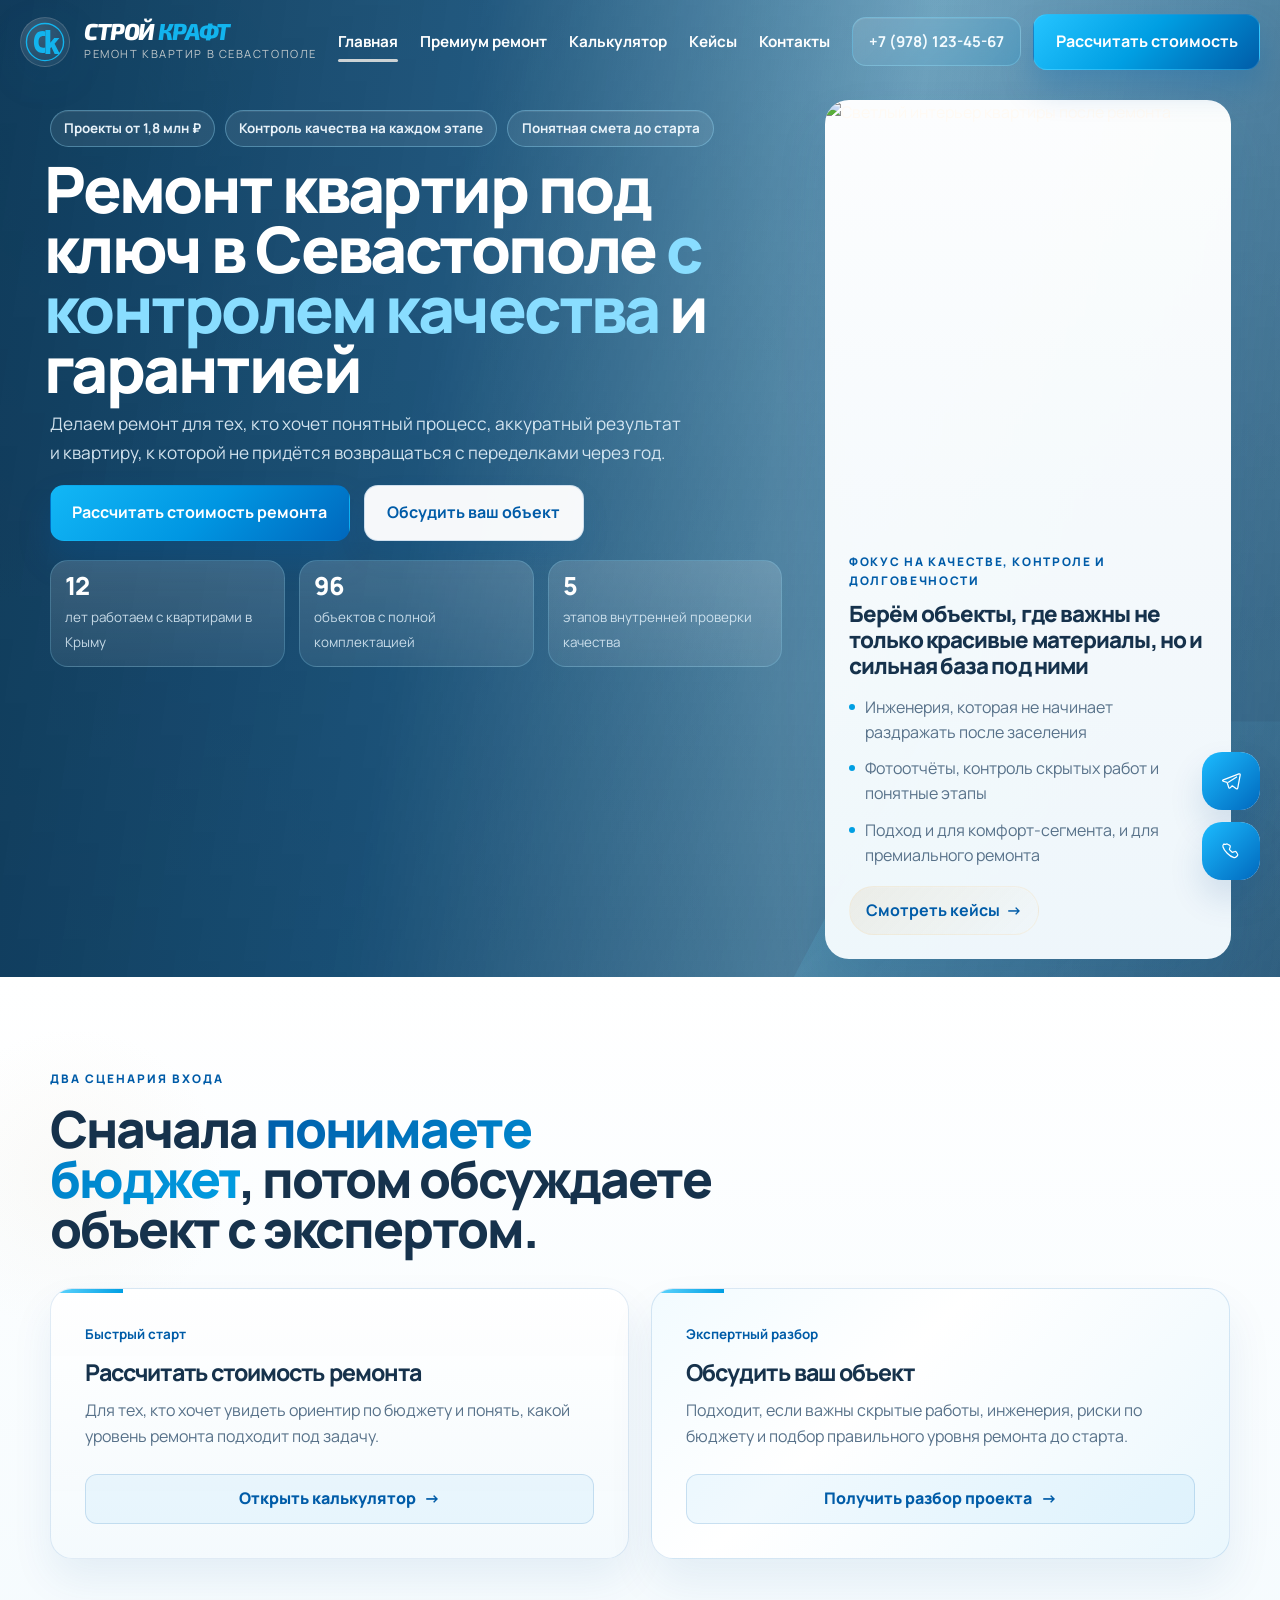
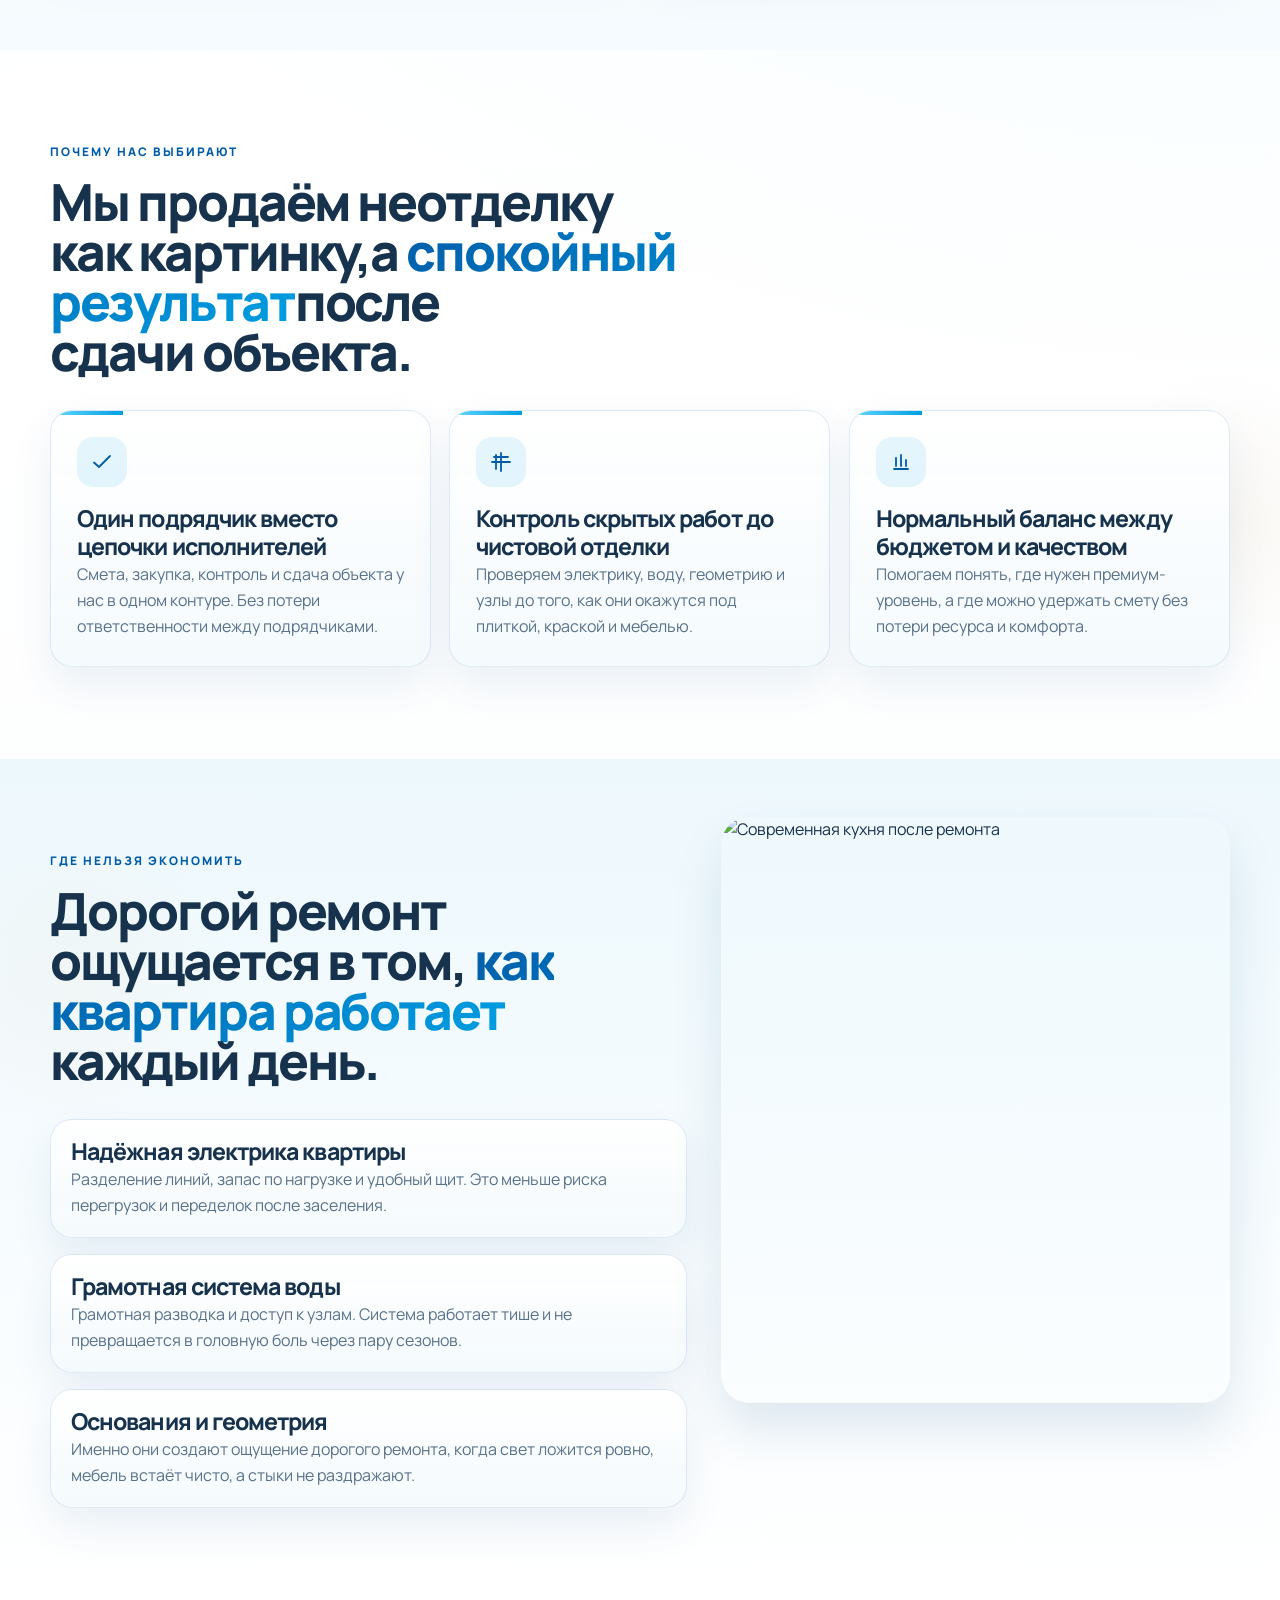
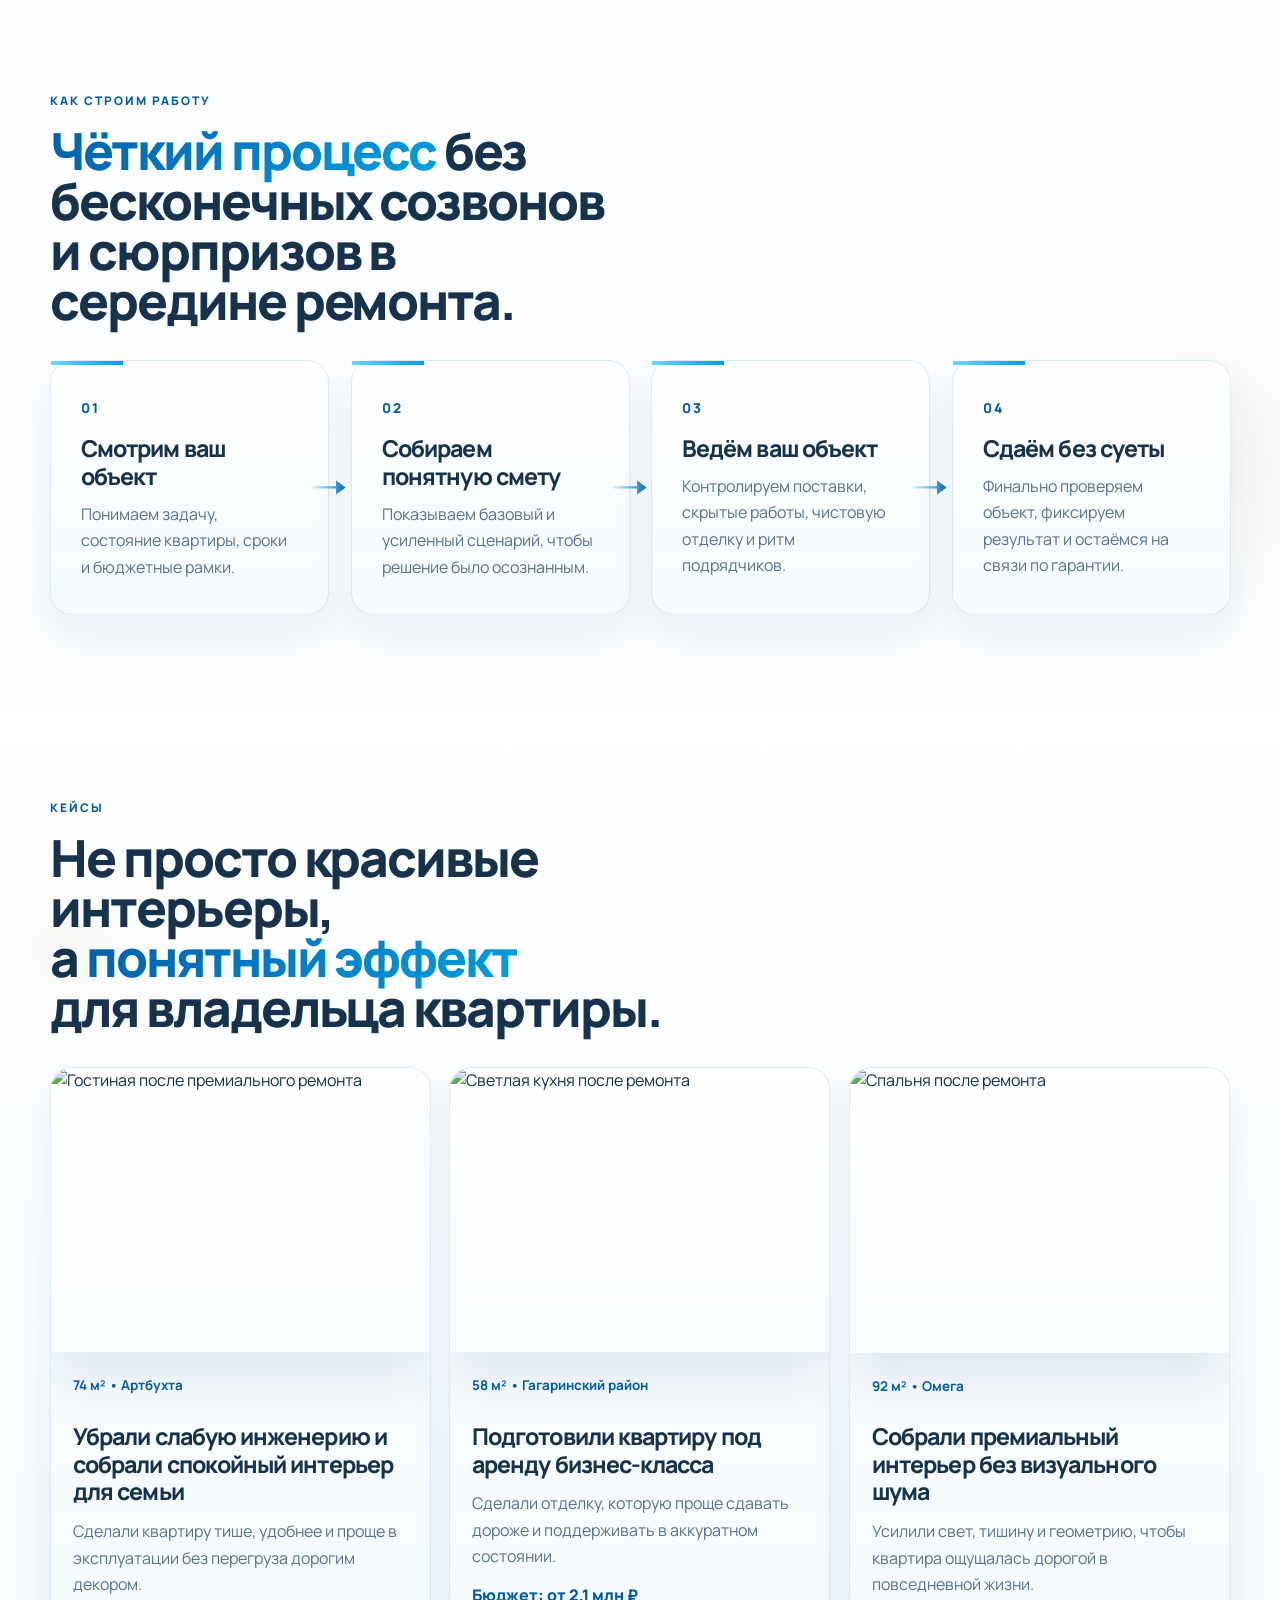
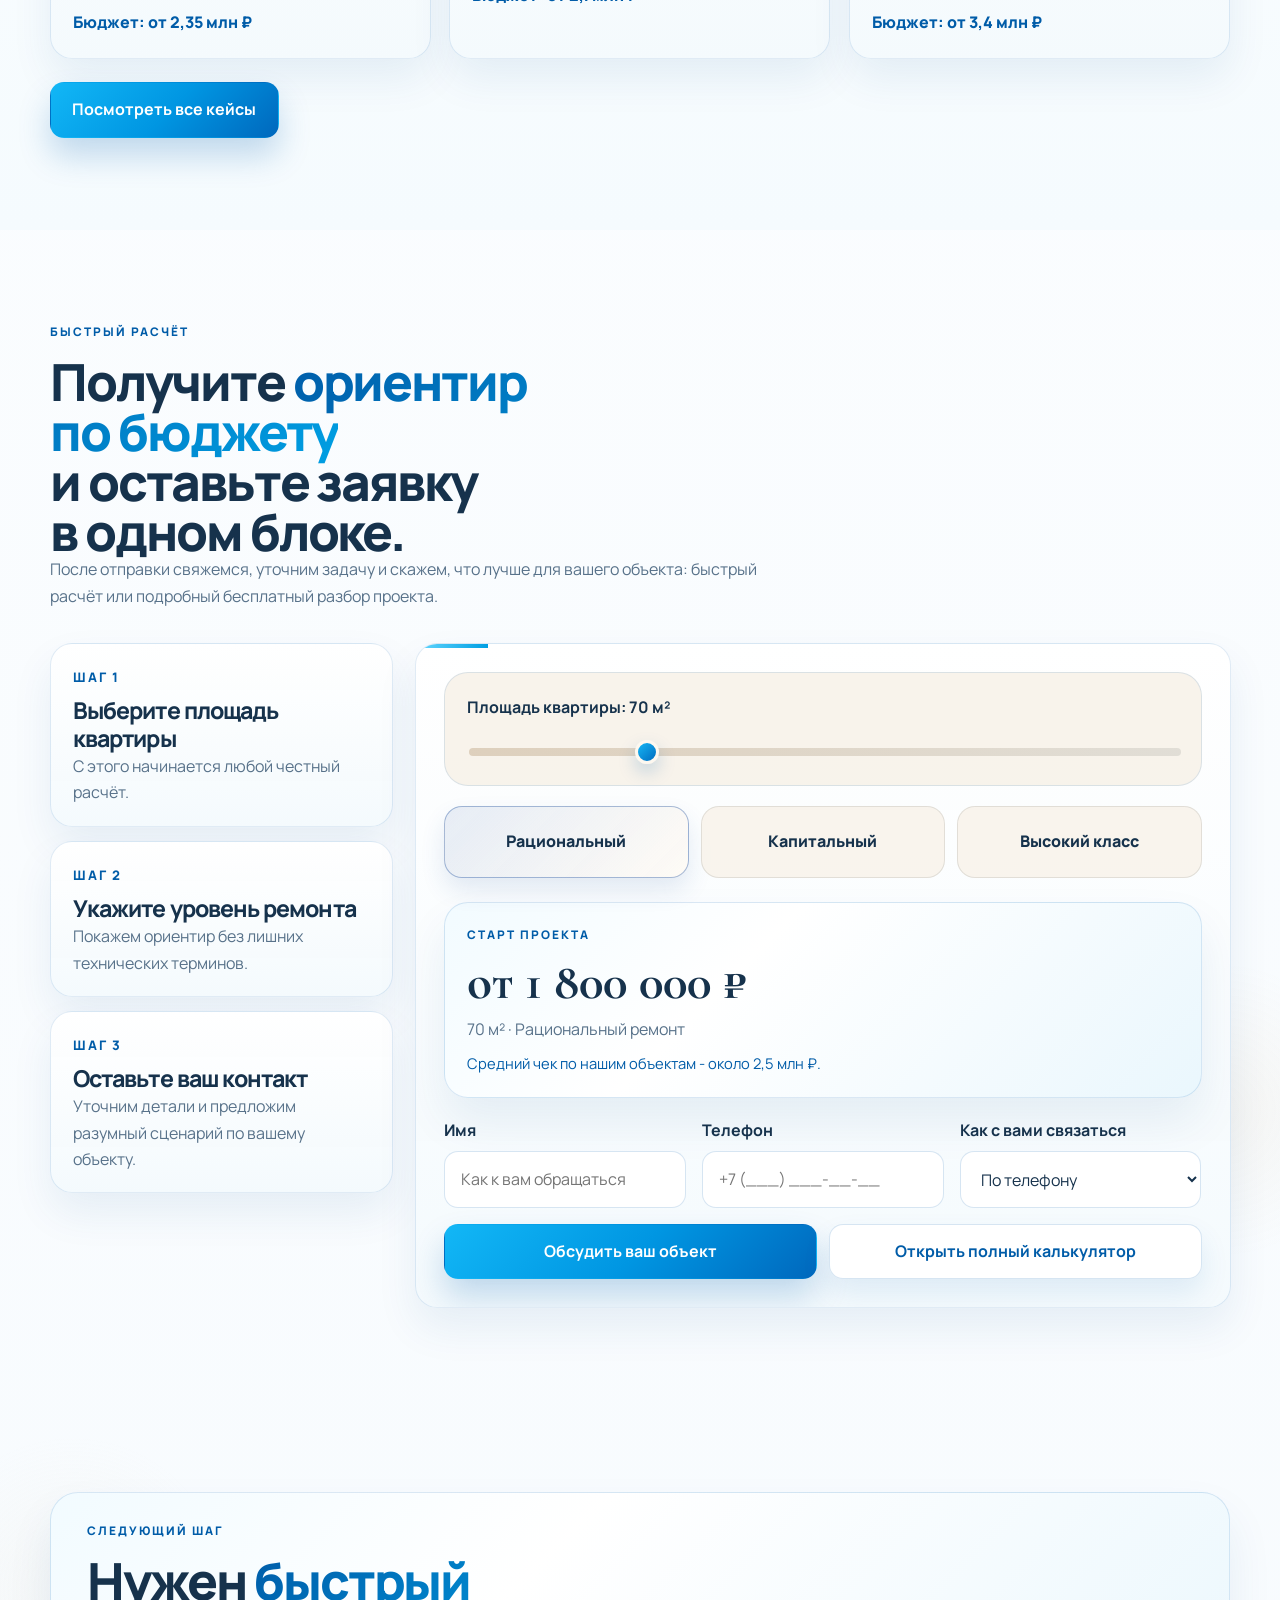
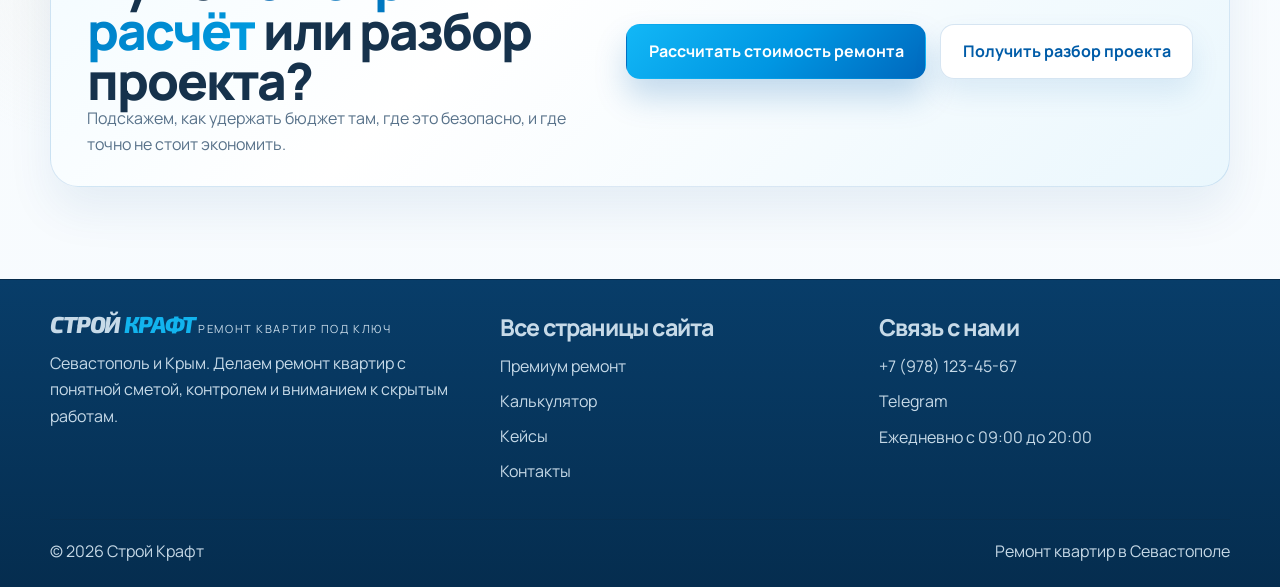
==== commit 5f5efbb9: "Polish mobile navigation and hero spacing" ====
--- a/index.html
+++ b/index.html
@@ -25,6 +25,7 @@
       <button class="menu-toggle" type="button" aria-expanded="false" aria-controls="siteNav" data-menu-toggle>
         <span></span>
         <span></span>
+        <span></span>
       </button>
       <nav class="site-nav" id="siteNav" data-nav>
         <a href="index.html" aria-current="page">Главная</a>
--- a/style.css
+++ b/style.css
@@ -4896,3 +4896,474 @@
     height: 18px;
   }
 }
+
+.page-premium .page-hero__content > h1,
+.page-calculator .page-hero__content > h1,
+.page-cases .page-hero__content > h1,
+.page-contact .page-hero__content > h1 {
+  margin-left: 0;
+  padding-left: 28px;
+  text-indent: 0;
+}
+
+@media (max-width: 900px) {
+  .page-premium .page-hero__content > h1,
+  .page-calculator .page-hero__content > h1,
+  .page-cases .page-hero__content > h1,
+  .page-contact .page-hero__content > h1 {
+    padding-left: 22px;
+  }
+}
+
+@media (max-width: 560px) {
+  .page-premium .page-hero__content > h1,
+  .page-calculator .page-hero__content > h1,
+  .page-cases .page-hero__content > h1,
+  .page-contact .page-hero__content > h1 {
+    padding-left: 14px;
+  }
+}
+
+.page-cases .case-story {
+  gap: 54px;
+}
+
+.page-cases .case-story__content {
+  padding-left: 6px;
+}
+
+.page-cases .case-story__content > h2 {
+  max-width: 20ch;
+}
+
+@media (max-width: 1120px) {
+  .page-cases .case-story {
+    gap: 42px;
+  }
+
+  .page-cases .case-story__content {
+    padding-left: 0;
+  }
+
+  .page-cases .case-story__content > h2 {
+    max-width: 18ch;
+  }
+}
+
+.hero-panel {
+  border: none;
+}
+
+.hero-panel::before {
+  display: none;
+}
+
+.page-home .hero-copy .hero-pills,
+.page-home .hero-copy .hero__lead,
+.page-home .hero-copy .hero__actions,
+.page-home .hero-copy .hero-proof {
+  margin-left: 0;
+}
+
+.page-home .hero-copy > h1 {
+  margin-left: 22px;
+}
+
+@media (max-width: 900px) {
+  .page-home .hero-copy .hero-pills,
+  .page-home .hero-copy .hero__lead,
+  .page-home .hero-copy .hero__actions,
+  .page-home .hero-copy .hero-proof {
+    margin-left: 0;
+  }
+
+  .page-home .hero-copy > h1 {
+    margin-left: 16px;
+  }
+}
+
+@media (max-width: 560px) {
+  .page-home .hero-copy .hero-pills,
+  .page-home .hero-copy .hero__lead,
+  .page-home .hero-copy .hero__actions,
+  .page-home .hero-copy .hero-proof {
+    margin-left: 0;
+  }
+
+  .page-home .hero-copy > h1 {
+    margin-left: 10px;
+  }
+}
+
+/* Delivery polish: tablet + mobile */
+@media (max-width: 1120px) and (min-width: 901px) {
+  .site-header .container {
+    width: min(calc(100% - 24px), 100%);
+  }
+
+  .site-header__inner {
+    gap: 10px;
+  }
+
+  .brand {
+    flex: 0 1 auto;
+    min-width: 0;
+    gap: 10px;
+  }
+
+  .brand__logo {
+    width: 46px;
+    height: 46px;
+    flex-basis: 46px;
+  }
+
+  .brand__mark {
+    font-size: 1.34rem;
+  }
+
+  .site-nav {
+    flex: 1 1 auto;
+    justify-content: center;
+    gap: 12px;
+    min-width: 0;
+  }
+
+  .site-nav a {
+    font-size: 0.84rem;
+    white-space: nowrap;
+  }
+
+  .site-header__actions {
+    gap: 8px;
+    margin-left: 0;
+  }
+
+  .header-phone {
+    display: none;
+  }
+
+  .header-cta {
+    min-width: auto;
+    min-height: 44px;
+    padding-inline: 1rem;
+    font-size: 0.78rem;
+  }
+
+  .hero__content--grid {
+    align-items: center;
+    gap: 26px;
+  }
+
+  .page-home .hero-copy,
+  .page-hero__content {
+    padding-inline-start: 8px;
+  }
+
+  .page-home .hero-copy > h1,
+  .page-premium .page-hero__content > h1,
+  .page-calculator .page-hero__content > h1,
+  .page-cases .page-hero__content > h1,
+  .page-contact .page-hero__content > h1 {
+    margin-left: 0;
+    padding-left: 0;
+  }
+}
+
+@media (max-width: 900px) {
+  .site-header .container {
+    width: min(calc(100% - 20px), 100%);
+  }
+
+  .site-header__inner {
+    min-height: 52px;
+    gap: 10px;
+  }
+
+  .brand {
+    flex: 1 1 auto;
+    min-width: 0;
+  }
+
+  .brand__lockup {
+    min-width: 0;
+  }
+
+  .brand__mark {
+    font-size: clamp(1.05rem, 1rem + 0.3vw, 1.22rem);
+  }
+
+  .menu-toggle {
+    order: 3;
+    flex: 0 0 44px;
+    width: 44px;
+    height: 44px;
+    margin-left: 0;
+    align-self: center;
+  }
+
+  .menu-toggle span {
+    left: 11px;
+    right: 11px;
+    height: 2px;
+    border-radius: 999px;
+  }
+
+  .menu-toggle span:nth-child(1) {
+    transform: translateY(-6px);
+  }
+
+  .menu-toggle span:nth-child(2) {
+    transform: translateY(0);
+    opacity: 1;
+  }
+
+  .menu-toggle span:nth-child(3) {
+    transform: translateY(6px);
+  }
+
+  .menu-toggle.is-open span:nth-child(1) {
+    transform: rotate(45deg);
+  }
+
+  .menu-toggle.is-open span:nth-child(2) {
+    opacity: 0;
+  }
+
+  .menu-toggle.is-open span:nth-child(3) {
+    transform: rotate(-45deg);
+  }
+
+  .site-header__actions {
+    order: 2;
+    margin-left: auto;
+    gap: 8px;
+  }
+
+  .header-phone {
+    display: none;
+  }
+
+  .site-header__actions .button--small {
+    display: inline-flex;
+    min-height: 42px;
+    padding-inline: 0.95rem;
+    font-size: 0.76rem;
+  }
+
+  .site-nav.is-open {
+    top: calc(var(--header-height) + 12px);
+    left: 12px;
+    right: 12px;
+    padding: 18px 18px 20px;
+    gap: 12px;
+    border-radius: 20px;
+  }
+
+  .site-nav.is-open a {
+    padding: 0.35rem 0;
+    font-size: 1rem;
+  }
+
+  .page-home .hero-copy,
+  .page-hero__content {
+    padding-inline: 8px 0;
+  }
+
+  .page-home .hero-copy > h1,
+  .page-premium .page-hero__content > h1,
+  .page-calculator .page-hero__content > h1,
+  .page-cases .page-hero__content > h1,
+  .page-contact .page-hero__content > h1 {
+    margin-left: 0;
+    padding-left: 0;
+  }
+
+  .hero h1,
+  .page-hero h1 {
+    max-width: 12.8ch;
+  }
+
+  .hero__lead {
+    max-width: 34rem;
+  }
+
+  .hero__actions {
+    gap: 10px;
+  }
+
+  .hero-panel {
+    margin-inline: 0 auto;
+  }
+}
+
+@media (max-width: 720px) {
+  .site-header .container {
+    width: min(calc(100% - 16px), 100%);
+  }
+
+  .site-header__inner {
+    min-height: 48px;
+    gap: 8px;
+    align-items: center;
+  }
+
+  .brand {
+    gap: 8px;
+  }
+
+  .brand__logo {
+    width: 38px;
+    height: 38px;
+    flex-basis: 38px;
+  }
+
+  .brand__mark {
+    font-size: 1rem;
+  }
+
+  .brand__sub,
+  .site-header__actions {
+    display: none;
+  }
+
+  .menu-toggle {
+    width: 42px;
+    height: 42px;
+    margin-left: auto;
+  }
+
+  .site-nav.is-open {
+    top: calc(var(--header-height) + 6px);
+    left: 8px;
+    right: 8px;
+    padding: 16px 16px 18px;
+    border-radius: 18px;
+  }
+
+  .hero,
+  .page-hero {
+    padding: calc(var(--header-height) + 16px) 0 18px;
+  }
+
+  .page-home .hero-copy,
+  .page-hero__content {
+    padding-inline: 6px 0;
+  }
+
+  .hero h1,
+  .page-hero h1 {
+    max-width: 11.5ch;
+    font-size: clamp(2.15rem, 9.5vw, 3.2rem);
+  }
+
+  .hero__lead {
+    font-size: 0.96rem;
+  }
+
+  .hero__actions {
+    grid-template-columns: 1fr;
+  }
+
+  .hero__actions .button {
+    width: 100%;
+  }
+
+  .floating-contact-widget {
+    right: calc(10px + env(safe-area-inset-right));
+    bottom: calc(10px + env(safe-area-inset-bottom));
+    gap: 8px;
+  }
+
+  .floating-contact-widget__link {
+    width: 50px;
+    height: 50px;
+    min-height: 50px;
+    padding: 0;
+    border-radius: 16px;
+    background: #ffffff;
+  }
+
+  .floating-contact-widget__link--telegram {
+    background: linear-gradient(135deg, #1cbcff, #0068bd);
+    color: #ffffff;
+    border-color: transparent;
+    box-shadow: 0 16px 26px rgba(0, 95, 174, 0.24);
+  }
+
+  .floating-contact-widget__link--phone {
+    background: #ffffff;
+    color: var(--accent-deep);
+    border-color: rgba(0, 95, 174, 0.18);
+    box-shadow: 0 14px 24px rgba(0, 73, 135, 0.14);
+  }
+
+  .floating-contact-widget__icon {
+    width: 100%;
+    height: 100%;
+    border-radius: inherit;
+    background: transparent !important;
+    color: inherit;
+  }
+
+  .floating-contact-widget__icon svg {
+    width: 20px;
+    height: 20px;
+  }
+
+  .site-footer {
+    padding: 28px 0 18px;
+  }
+
+  .site-footer__grid {
+    gap: 20px;
+  }
+
+  .site-footer__grid > div {
+    padding-top: 16px;
+    border-top: 1px solid rgba(143, 225, 255, 0.16);
+  }
+
+  .site-footer__grid > div:first-child {
+    padding-top: 0;
+    border-top: 0;
+  }
+
+  .brand--footer {
+    margin-bottom: 10px;
+  }
+
+  .site-footer__grid a,
+  .site-footer__grid p {
+    margin-bottom: 8px;
+  }
+
+  .site-footer__bottom {
+    margin-top: 18px;
+    padding-top: 14px;
+    gap: 6px;
+  }
+}
+
+@media (max-width: 560px) {
+  .page-home .hero-copy,
+  .page-hero__content {
+    padding-inline: 4px 0;
+  }
+
+  .hero h1,
+  .page-hero h1 {
+    max-width: 11.1ch;
+  }
+
+  .floating-contact-widget__link {
+    width: 46px;
+    height: 46px;
+    min-height: 46px;
+    border-radius: 15px;
+  }
+
+  .floating-contact-widget__icon svg {
+    width: 18px;
+    height: 18px;
+  }
+}
